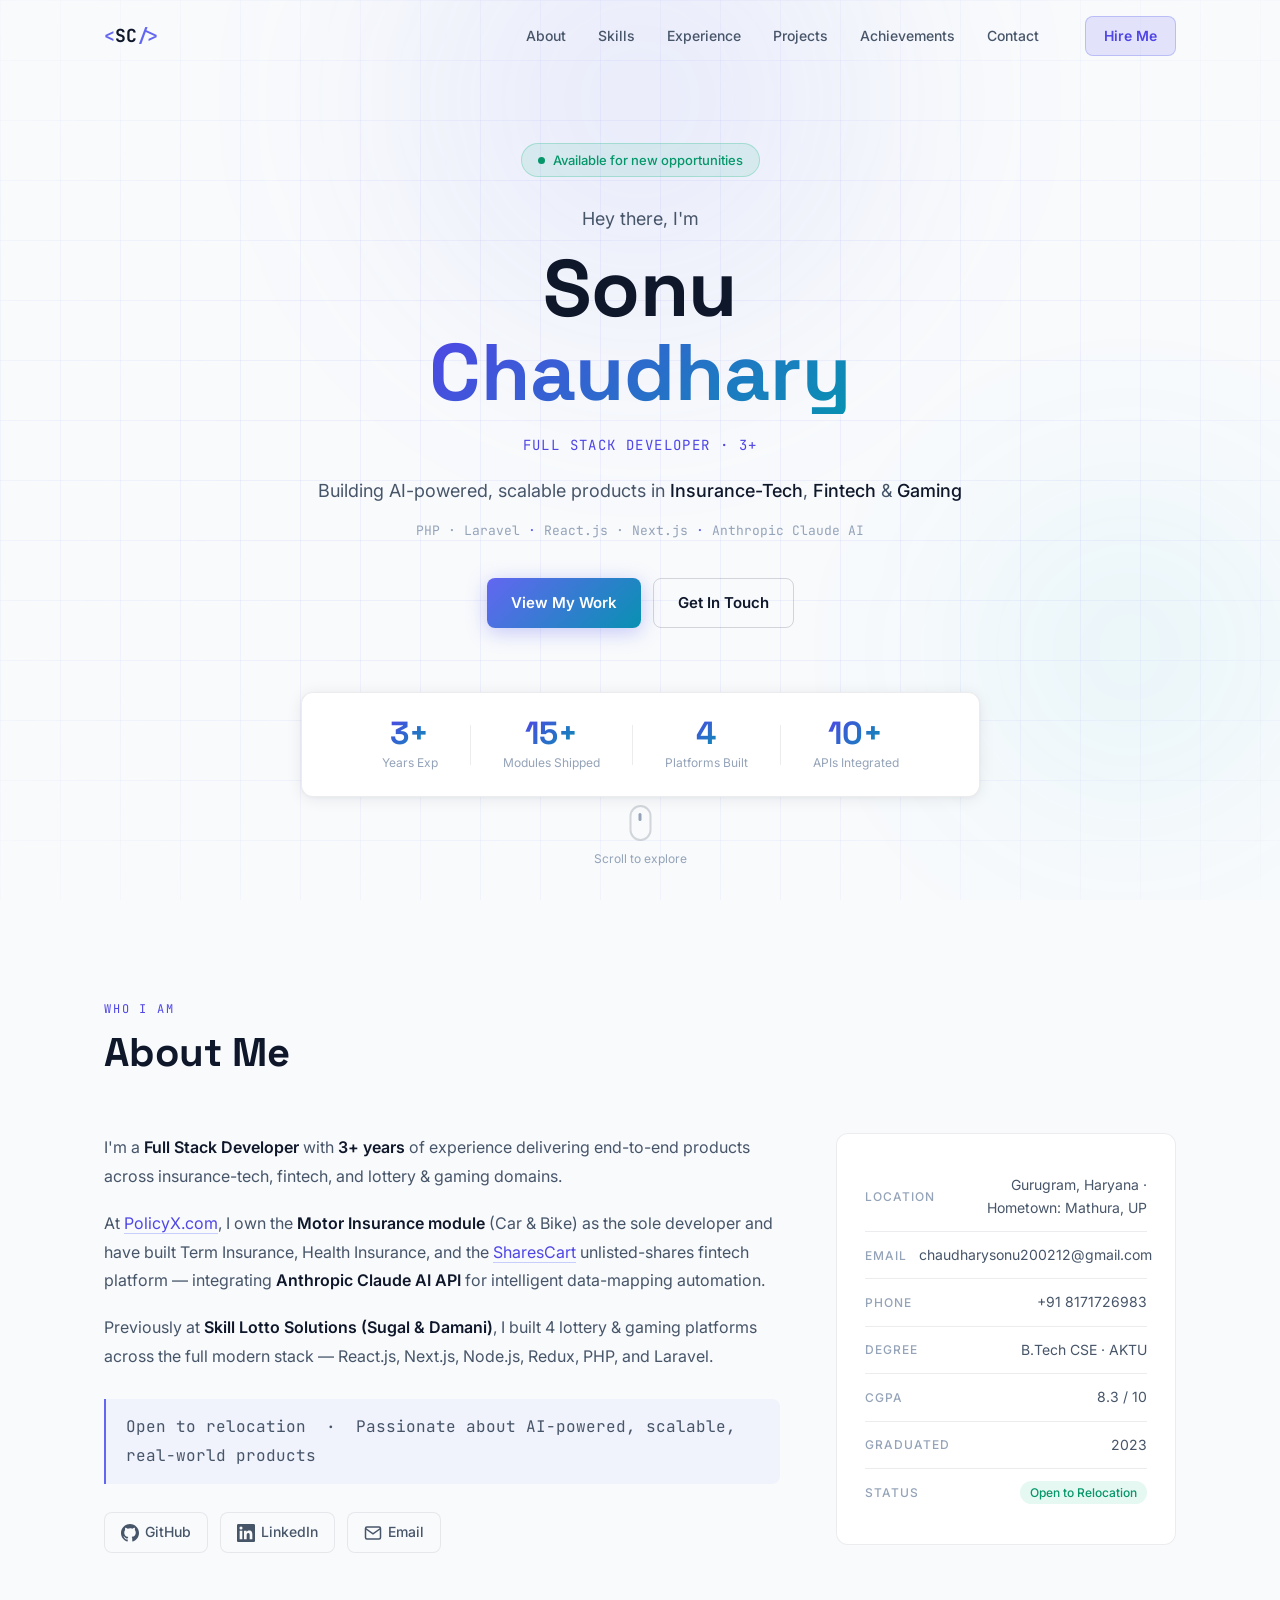
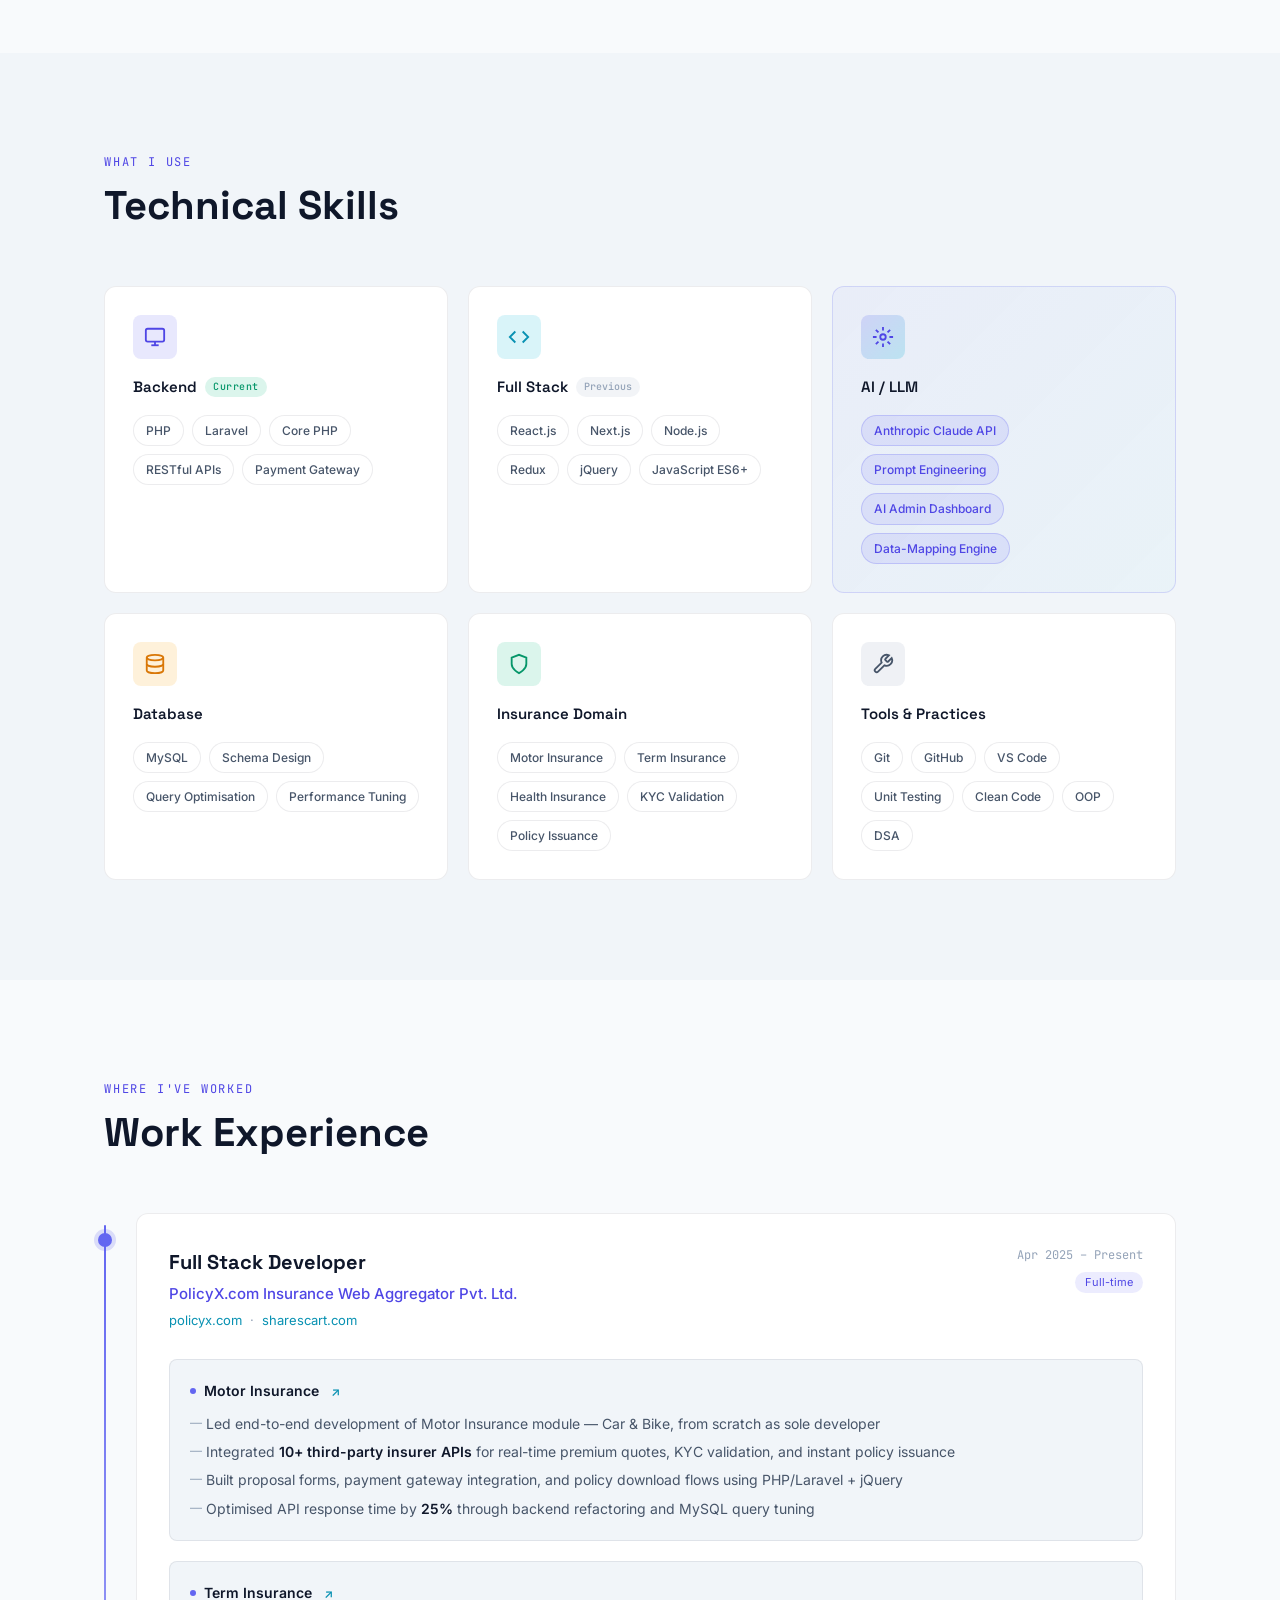
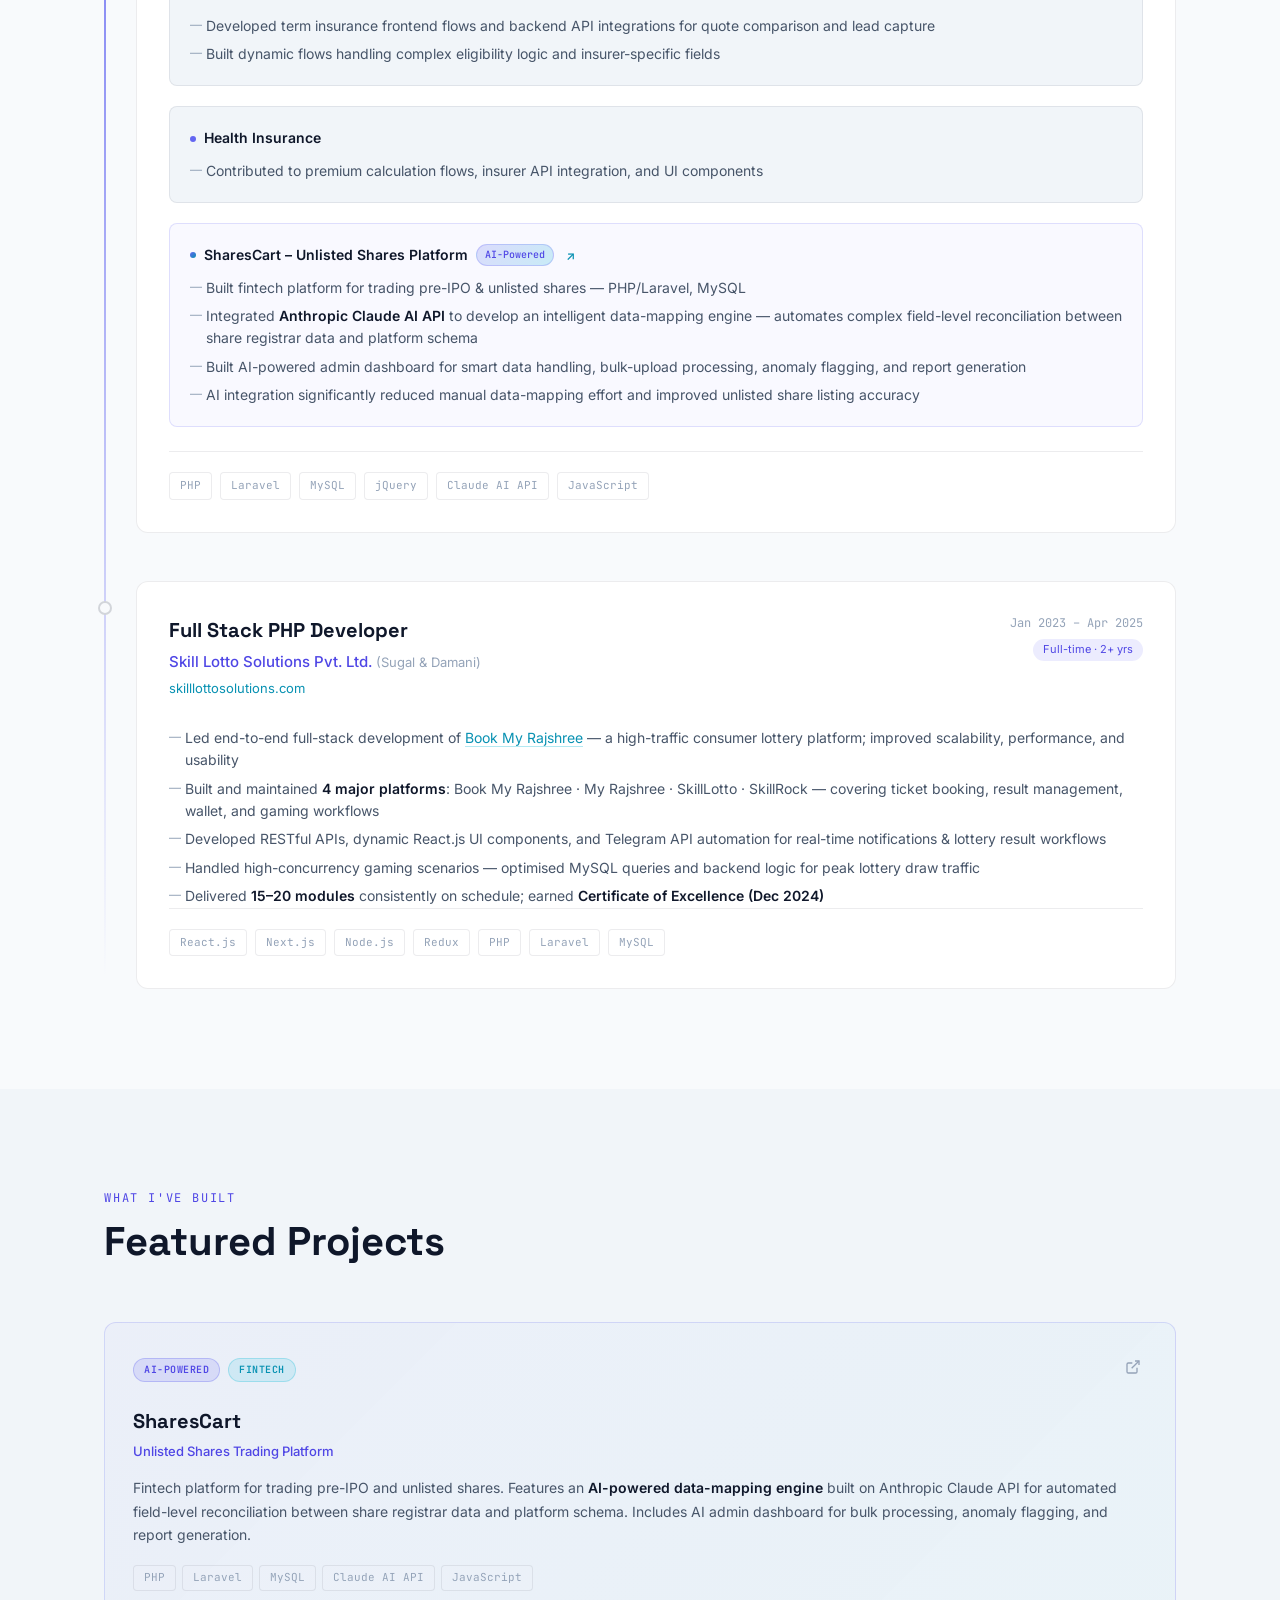
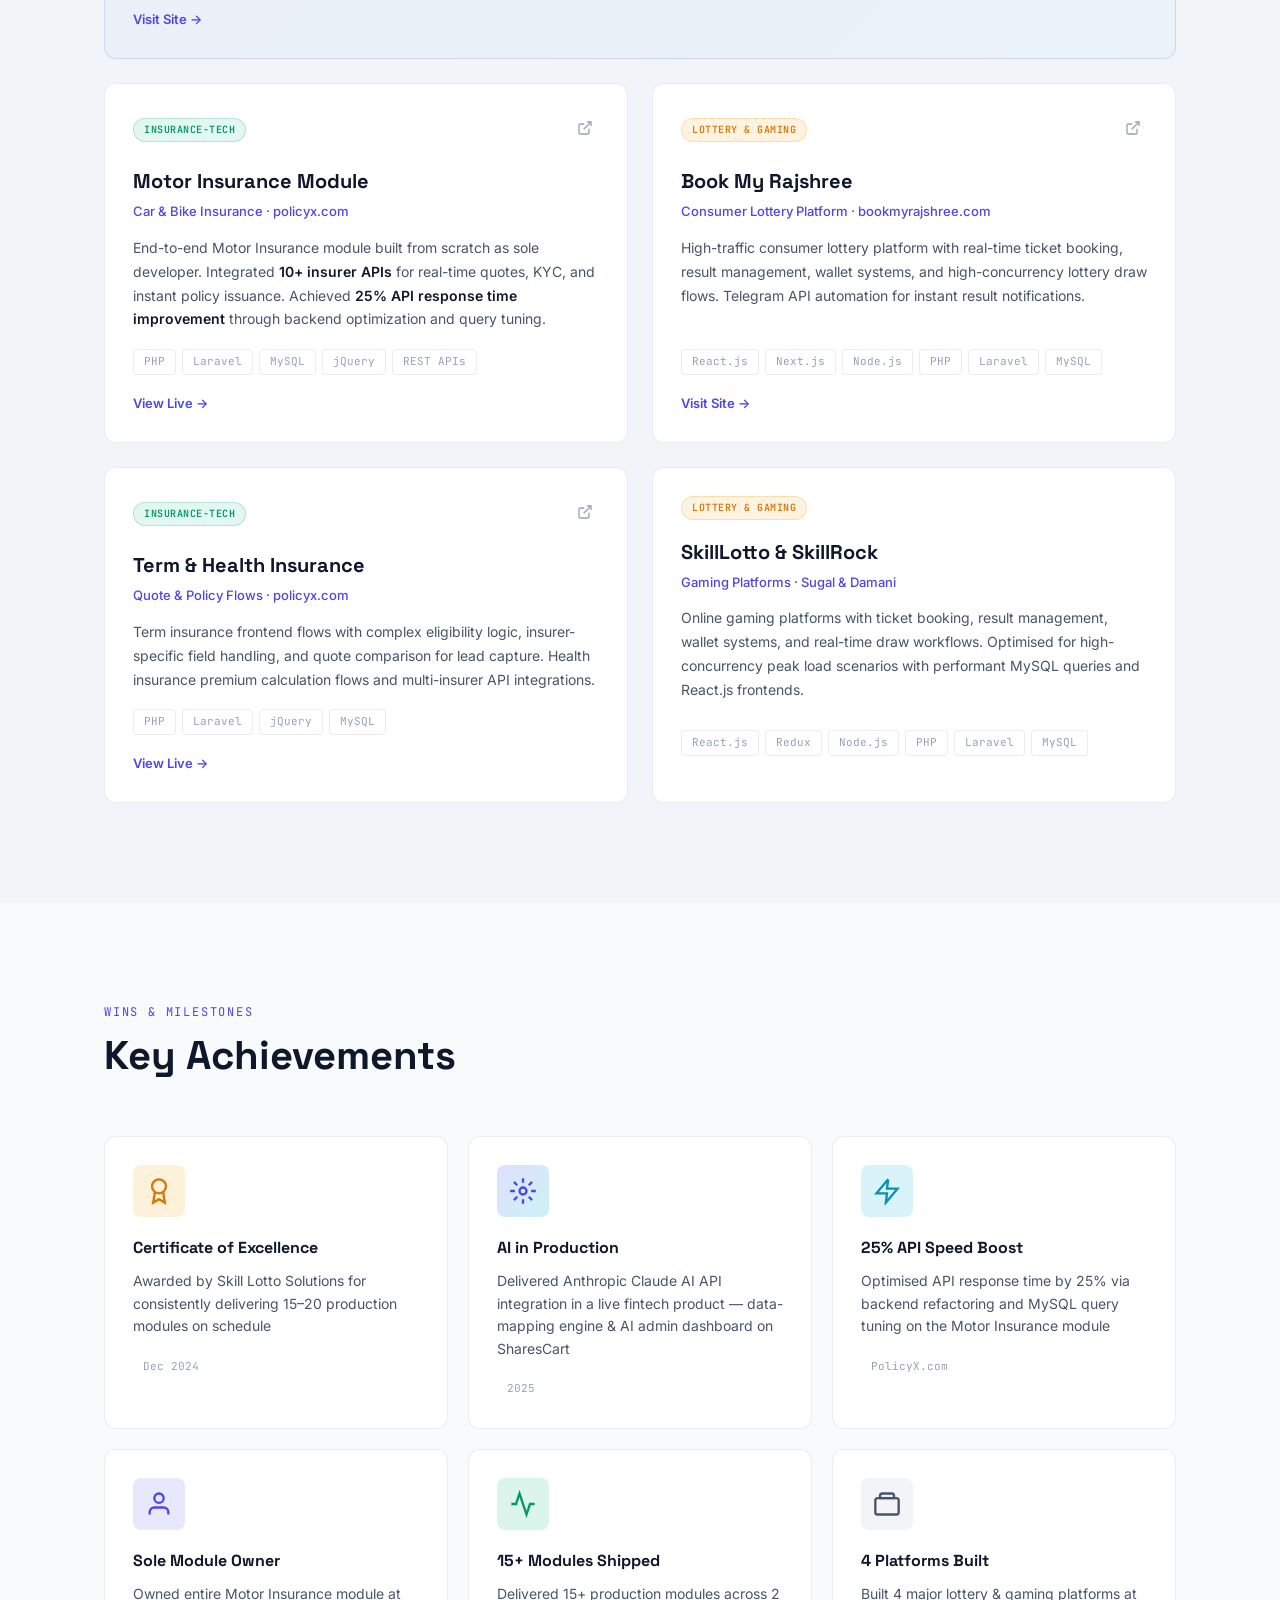
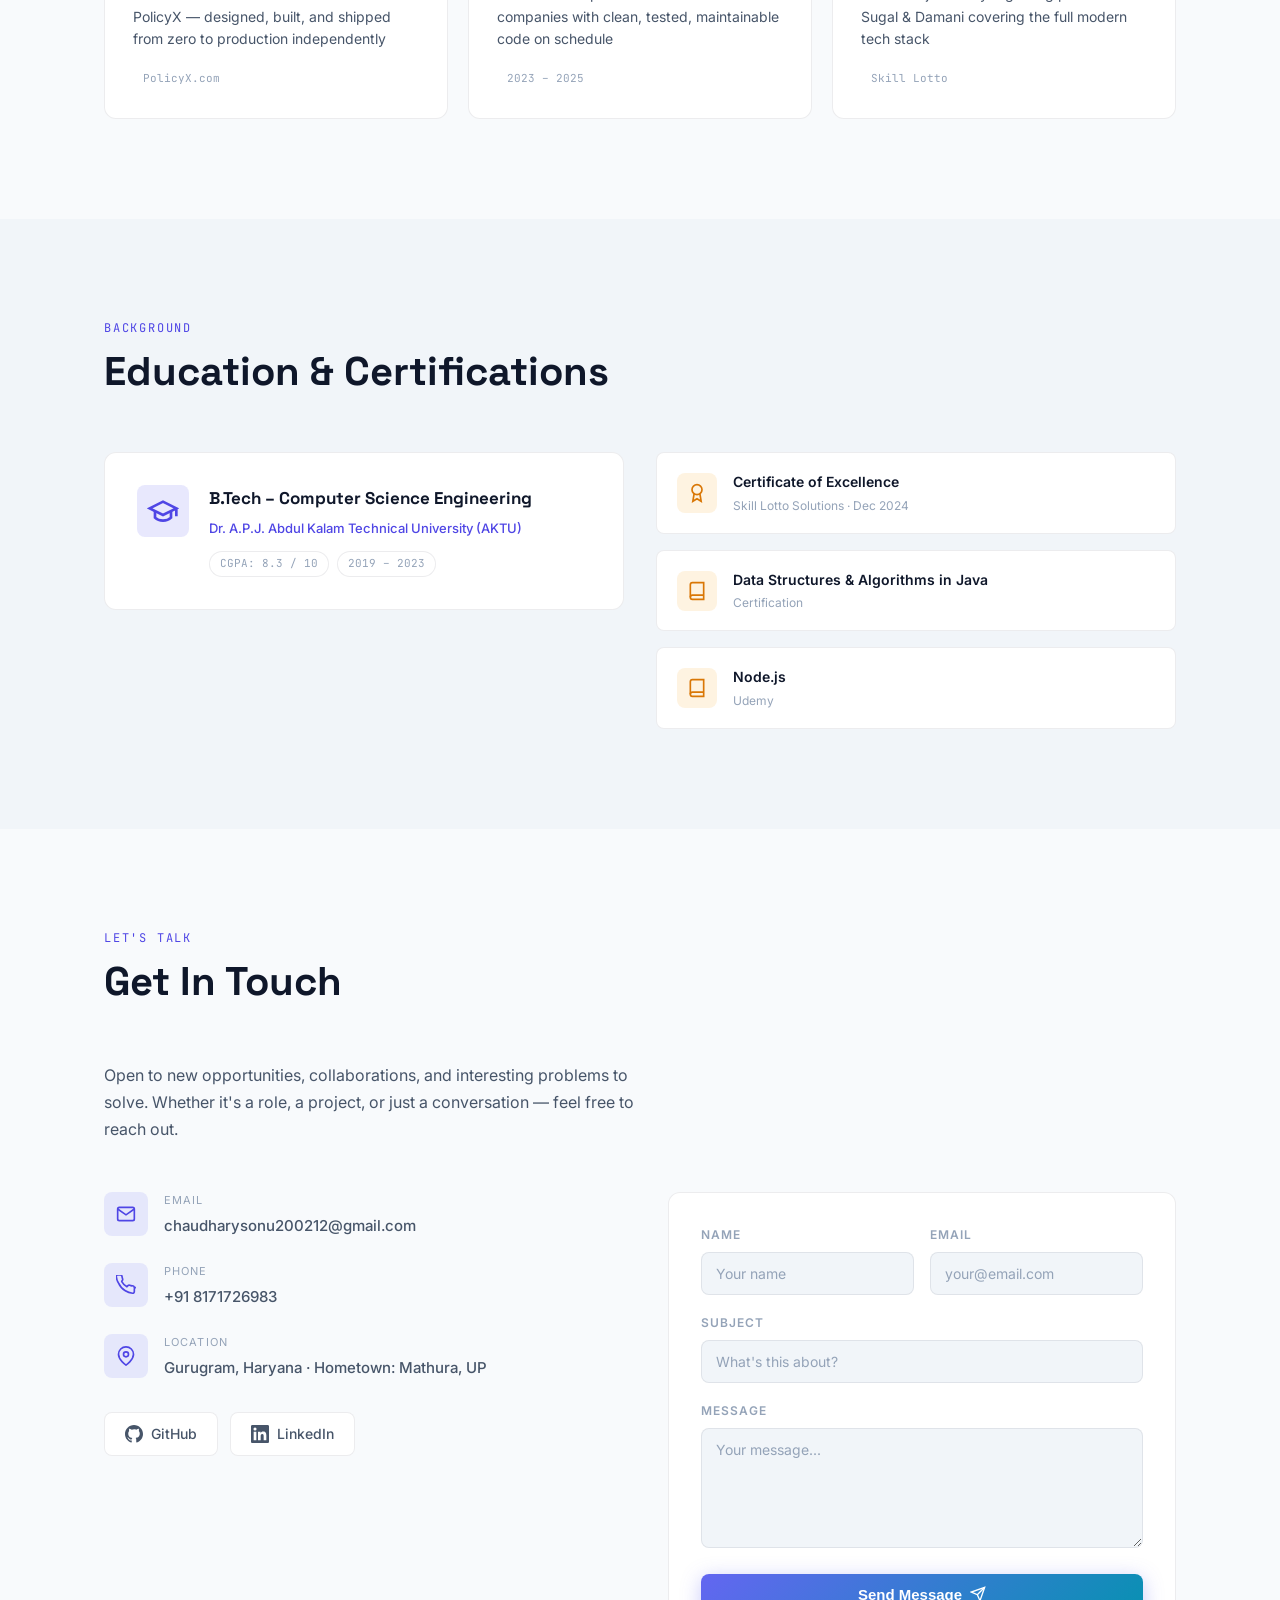
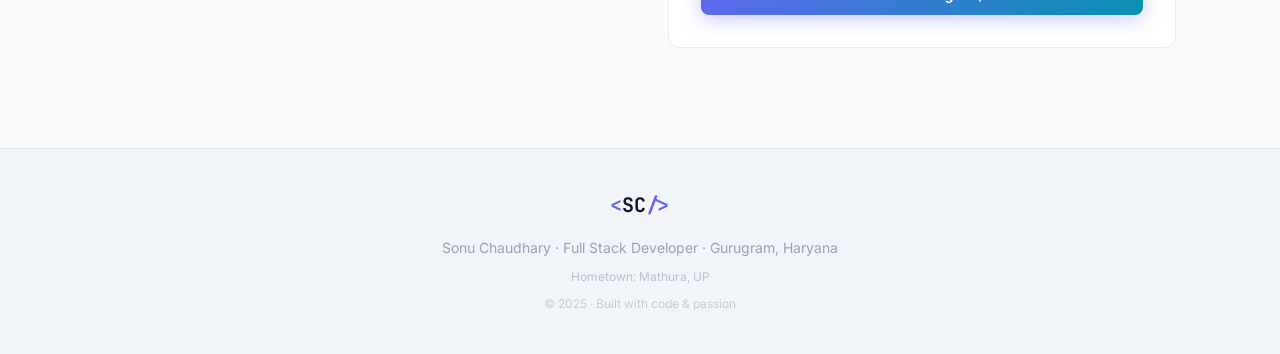
==== index.html @ 0c33c364 "Initial portfolio" ====
<!DOCTYPE html>
<html lang="en">
<head>
  <meta charset="UTF-8">
  <meta name="viewport" content="width=device-width, initial-scale=1.0">
  <title>Sonu Chaudhary — Full Stack Developer</title>
  <meta name="description" content="Full Stack Developer with 3+ years in Insurance-Tech & AI-Integrated Products. PHP/Laravel, React.js, Anthropic Claude AI API.">
  <link rel="preconnect" href="https://fonts.googleapis.com">
  <link rel="preconnect" href="https://fonts.gstatic.com" crossorigin>
  <link href="https://fonts.googleapis.com/css2?family=Inter:wght@300;400;500;600;700;800&family=Space+Grotesk:wght@400;500;600;700&family=JetBrains+Mono:wght@400;500&display=swap" rel="stylesheet">
  <link rel="stylesheet" href="styles.css">
</head>
<body>

  <!-- ============ NAVBAR ============ -->
  <nav class="navbar" id="navbar">
    <div class="nav-container">
      <a href="#home" class="nav-logo">
        <span class="logo-bracket">&lt;</span>SC<span class="logo-bracket">/&gt;</span>
      </a>
      <ul class="nav-links" id="navLinks">
        <li><a href="#about" class="nav-link">About</a></li>
        <li><a href="#skills" class="nav-link">Skills</a></li>
        <li><a href="#experience" class="nav-link">Experience</a></li>
        <li><a href="#projects" class="nav-link">Projects</a></li>
        <li><a href="#achievements" class="nav-link">Achievements</a></li>
        <li><a href="#contact" class="nav-link">Contact</a></li>
      </ul>
      <a href="mailto:chaudharysonu200212@gmail.com" class="btn btn-nav">Hire Me</a>
      <button class="nav-toggle" id="navToggle" aria-label="Toggle navigation">
        <span></span><span></span><span></span>
      </button>
    </div>
  </nav>

  <!-- ============ HERO ============ -->
  <section class="hero" id="home">
    <div class="hero-bg-grid"></div>
    <div class="hero-glow hero-glow-1"></div>
    <div class="hero-glow hero-glow-2"></div>
    <div class="hero-content" data-aos="fade-up">
      <div class="hero-badge">
        <span class="badge-dot"></span>
        Available for new opportunities
      </div>
      <p class="hero-greeting">Hey there, I'm</p>
      <h1 class="hero-name">
        <span class="name-line">Sonu</span>
        <span class="name-line gradient-text">Chaudhary</span>
      </h1>
      <p class="hero-title">Full Stack Developer · 3+ Years</p>
      <p class="hero-sub">
        Building AI-powered, scalable products in
        <span class="highlight">Insurance-Tech</span>,
        <span class="highlight">Fintech</span> &
        <span class="highlight">Gaming</span>
      </p>
      <div class="hero-tech-row">
        <span>PHP · Laravel</span>
        <span class="dot-sep">·</span>
        <span>React.js · Next.js</span>
        <span class="dot-sep">·</span>
        <span>Anthropic Claude AI</span>
      </div>
      <div class="hero-cta">
        <a href="#projects" class="btn btn-primary">View My Work</a>
        <a href="#contact" class="btn btn-outline">Get In Touch</a>
      </div>
    </div>
    <div class="hero-stats">
      <div class="hero-stat">
        <span class="stat-num">3+</span>
        <span class="stat-label">Years Exp</span>
      </div>
      <div class="stat-divider"></div>
      <div class="hero-stat">
        <span class="stat-num">15+</span>
        <span class="stat-label">Modules Shipped</span>
      </div>
      <div class="stat-divider"></div>
      <div class="hero-stat">
        <span class="stat-num">4</span>
        <span class="stat-label">Platforms Built</span>
      </div>
      <div class="stat-divider"></div>
      <div class="hero-stat">
        <span class="stat-num">10+</span>
        <span class="stat-label">APIs Integrated</span>
      </div>
    </div>
    <div class="hero-scroll-hint">
      <div class="scroll-mouse">
        <div class="scroll-wheel"></div>
      </div>
      <span>Scroll to explore</span>
    </div>
  </section>

  <!-- ============ ABOUT ============ -->
  <section class="section" id="about">
    <div class="container">
      <div class="section-label">Who I Am</div>
      <h2 class="section-title">About Me</h2>
      <div class="about-grid">
        <div class="about-text" data-aos="fade-right">
          <p>
            I'm a <strong>Full Stack Developer</strong> with <strong>3+ years</strong> of experience
            delivering end-to-end products across insurance-tech, fintech, and lottery &amp; gaming domains.
          </p>
          <p>
            At <a href="https://policyx.com" target="_blank" class="inline-link">PolicyX.com</a>,
            I own the <strong>Motor Insurance module</strong> (Car &amp; Bike) as the sole developer and have built
            Term Insurance, Health Insurance, and the
            <a href="https://sharescart.com" target="_blank" class="inline-link">SharesCart</a>
            unlisted-shares fintech platform — integrating <strong>Anthropic Claude AI API</strong>
            for intelligent data-mapping automation.
          </p>
          <p>
            Previously at <strong>Skill Lotto Solutions (Sugal &amp; Damani)</strong>, I built
            4 lottery &amp; gaming platforms across the full modern stack — React.js, Next.js,
            Node.js, Redux, PHP, and Laravel.
          </p>
          <p class="about-tagline">
            Open to relocation &nbsp;·&nbsp; Passionate about AI-powered, scalable, real-world products
          </p>
          <div class="about-social">
            <a href="https://github.com/sonutechgeek" target="_blank" class="social-link">
              <svg width="18" height="18" viewBox="0 0 24 24" fill="currentColor"><path d="M12 0C5.374 0 0 5.373 0 12c0 5.302 3.438 9.8 8.207 11.387.599.111.793-.261.793-.577v-2.234c-3.338.726-4.033-1.416-4.033-1.416-.546-1.387-1.333-1.756-1.333-1.756-1.089-.745.083-.729.083-.729 1.205.084 1.839 1.237 1.839 1.237 1.07 1.834 2.807 1.304 3.492.997.107-.775.418-1.305.762-1.604-2.665-.305-5.467-1.334-5.467-5.931 0-1.311.469-2.381 1.236-3.221-.124-.303-.535-1.524.117-3.176 0 0 1.008-.322 3.301 1.23A11.509 11.509 0 0112 5.803c1.02.005 2.047.138 3.006.404 2.291-1.552 3.297-1.23 3.297-1.23.653 1.653.242 2.874.118 3.176.77.84 1.235 1.911 1.235 3.221 0 4.609-2.807 5.624-5.479 5.921.43.372.823 1.102.823 2.222v3.293c0 .319.192.694.801.576C20.566 21.797 24 17.3 24 12c0-6.627-5.373-12-12-12z"/></svg>
              GitHub
            </a>
            <a href="https://www.linkedin.com/in/sonu-chaudhary-63b475235" target="_blank" class="social-link">
              <svg width="18" height="18" viewBox="0 0 24 24" fill="currentColor"><path d="M20.447 20.452h-3.554v-5.569c0-1.328-.027-3.037-1.852-3.037-1.853 0-2.136 1.445-2.136 2.939v5.667H9.351V9h3.414v1.561h.046c.477-.9 1.637-1.85 3.37-1.85 3.601 0 4.267 2.37 4.267 5.455v6.286zM5.337 7.433a2.062 2.062 0 01-2.063-2.065 2.064 2.064 0 112.063 2.065zm1.782 13.019H3.555V9h3.564v11.452zM22.225 0H1.771C.792 0 0 .774 0 1.729v20.542C0 23.227.792 24 1.771 24h20.451C23.2 24 24 23.227 24 22.271V1.729C24 .774 23.2 0 22.222 0h.003z"/></svg>
              LinkedIn
            </a>
            <a href="mailto:chaudharysonu200212@gmail.com" class="social-link">
              <svg width="18" height="18" viewBox="0 0 24 24" fill="none" stroke="currentColor" stroke-width="2"><path d="M4 4h16c1.1 0 2 .9 2 2v12c0 1.1-.9 2-2 2H4c-1.1 0-2-.9-2-2V6c0-1.1.9-2 2-2z"/><polyline points="22,6 12,13 2,6"/></svg>
              Email
            </a>
          </div>
        </div>
        <div class="about-card" data-aos="fade-left">
          <div class="info-row">
            <span class="info-label">Location</span>
            <span class="info-val">Gurugram, Haryana · Hometown: Mathura, UP</span>
          </div>
          <div class="info-row">
            <span class="info-label">Email</span>
            <span class="info-val">chaudharysonu200212@gmail.com</span>
          </div>
          <div class="info-row">
            <span class="info-label">Phone</span>
            <span class="info-val">+91 8171726983</span>
          </div>
          <div class="info-row">
            <span class="info-label">Degree</span>
            <span class="info-val">B.Tech CSE · AKTU</span>
          </div>
          <div class="info-row">
            <span class="info-label">CGPA</span>
            <span class="info-val">8.3 / 10</span>
          </div>
          <div class="info-row">
            <span class="info-label">Graduated</span>
            <span class="info-val">2023</span>
          </div>
          <div class="info-row">
            <span class="info-label">Status</span>
            <span class="info-val status-open">Open to Relocation</span>
          </div>
        </div>
      </div>
    </div>
  </section>

  <!-- ============ SKILLS ============ -->
  <section class="section section-alt" id="skills">
    <div class="container">
      <div class="section-label">What I Use</div>
      <h2 class="section-title">Technical Skills</h2>
      <div class="skills-grid" data-aos="fade-up">

        <div class="skill-card">
          <div class="skill-card-icon backend-icon">
            <svg width="22" height="22" viewBox="0 0 24 24" fill="none" stroke="currentColor" stroke-width="2"><rect x="2" y="3" width="20" height="14" rx="2"/><line x1="8" y1="21" x2="16" y2="21"/><line x1="12" y1="17" x2="12" y2="21"/></svg>
          </div>
          <h3 class="skill-cat">Backend <span class="current-badge">Current</span></h3>
          <div class="skill-tags">
            <span class="tag">PHP</span>
            <span class="tag">Laravel</span>
            <span class="tag">Core PHP</span>
            <span class="tag">RESTful APIs</span>
            <span class="tag">Payment Gateway</span>
          </div>
        </div>

        <div class="skill-card">
          <div class="skill-card-icon fullstack-icon">
            <svg width="22" height="22" viewBox="0 0 24 24" fill="none" stroke="currentColor" stroke-width="2"><polyline points="16 18 22 12 16 6"/><polyline points="8 6 2 12 8 18"/></svg>
          </div>
          <h3 class="skill-cat">Full Stack <span class="prev-badge">Previous</span></h3>
          <div class="skill-tags">
            <span class="tag">React.js</span>
            <span class="tag">Next.js</span>
            <span class="tag">Node.js</span>
            <span class="tag">Redux</span>
            <span class="tag">jQuery</span>
            <span class="tag">JavaScript ES6+</span>
          </div>
        </div>

        <div class="skill-card skill-card-ai">
          <div class="skill-card-icon ai-icon">
            <svg width="22" height="22" viewBox="0 0 24 24" fill="none" stroke="currentColor" stroke-width="2"><circle cx="12" cy="12" r="3"/><path d="M12 1v4M12 19v4M4.22 4.22l2.83 2.83M16.95 16.95l2.83 2.83M1 12h4M19 12h4M4.22 19.78l2.83-2.83M16.95 7.05l2.83-2.83"/></svg>
          </div>
          <h3 class="skill-cat">AI / LLM</h3>
          <div class="skill-tags">
            <span class="tag tag-ai">Anthropic Claude API</span>
            <span class="tag tag-ai">Prompt Engineering</span>
            <span class="tag tag-ai">AI Admin Dashboard</span>
            <span class="tag tag-ai">Data-Mapping Engine</span>
          </div>
        </div>

        <div class="skill-card">
          <div class="skill-card-icon db-icon">
            <svg width="22" height="22" viewBox="0 0 24 24" fill="none" stroke="currentColor" stroke-width="2"><ellipse cx="12" cy="5" rx="9" ry="3"/><path d="M21 12c0 1.66-4 3-9 3s-9-1.34-9-3"/><path d="M3 5v14c0 1.66 4 3 9 3s9-1.34 9-3V5"/></svg>
          </div>
          <h3 class="skill-cat">Database</h3>
          <div class="skill-tags">
            <span class="tag">MySQL</span>
            <span class="tag">Schema Design</span>
            <span class="tag">Query Optimisation</span>
            <span class="tag">Performance Tuning</span>
          </div>
        </div>

        <div class="skill-card">
          <div class="skill-card-icon insurance-icon">
            <svg width="22" height="22" viewBox="0 0 24 24" fill="none" stroke="currentColor" stroke-width="2"><path d="M12 22s8-4 8-10V5l-8-3-8 3v7c0 6 8 10 8 10z"/></svg>
          </div>
          <h3 class="skill-cat">Insurance Domain</h3>
          <div class="skill-tags">
            <span class="tag">Motor Insurance</span>
            <span class="tag">Term Insurance</span>
            <span class="tag">Health Insurance</span>
            <span class="tag">KYC Validation</span>
            <span class="tag">Policy Issuance</span>
          </div>
        </div>

        <div class="skill-card">
          <div class="skill-card-icon tools-icon">
            <svg width="22" height="22" viewBox="0 0 24 24" fill="none" stroke="currentColor" stroke-width="2"><path d="M14.7 6.3a1 1 0 000 1.4l1.6 1.6a1 1 0 001.4 0l3.77-3.77a6 6 0 01-7.94 7.94l-6.91 6.91a2.12 2.12 0 01-3-3l6.91-6.91a6 6 0 017.94-7.94l-3.76 3.76z"/></svg>
          </div>
          <h3 class="skill-cat">Tools & Practices</h3>
          <div class="skill-tags">
            <span class="tag">Git</span>
            <span class="tag">GitHub</span>
            <span class="tag">VS Code</span>
            <span class="tag">Unit Testing</span>
            <span class="tag">Clean Code</span>
            <span class="tag">OOP</span>
            <span class="tag">DSA</span>
          </div>
        </div>

      </div>
    </div>
  </section>

  <!-- ============ EXPERIENCE ============ -->
  <section class="section" id="experience">
    <div class="container">
      <div class="section-label">Where I've Worked</div>
      <h2 class="section-title">Work Experience</h2>
      <div class="timeline">

        <!-- PolicyX -->
        <div class="timeline-item" data-aos="fade-up">
          <div class="timeline-marker">
            <div class="timeline-dot active-dot"></div>
          </div>
          <div class="timeline-body">
            <div class="job-header">
              <div class="job-info">
                <h3 class="job-title">Full Stack Developer</h3>
                <p class="job-company">PolicyX.com Insurance Web Aggregator Pvt. Ltd.</p>
                <p class="job-urls">
                  <a href="https://policyx.com" target="_blank">policyx.com</a>
                  &nbsp;·&nbsp;
                  <a href="https://sharescart.com" target="_blank">sharescart.com</a>
                </p>
              </div>
              <div class="job-meta">
                <span class="job-date">Apr 2025 – Present</span>
                <span class="job-type">Full-time</span>
              </div>
            </div>

            <div class="job-modules">

              <div class="module-block">
                <h4 class="module-title">
                  <span class="module-dot"></span>
                  Motor Insurance
                  <a href="https://www.policyx.com/motor-insurance/" target="_blank" class="module-link">↗</a>
                </h4>
                <ul class="module-list">
                  <li>Led end-to-end development of Motor Insurance module — Car &amp; Bike, from scratch as sole developer</li>
                  <li>Integrated <strong>10+ third-party insurer APIs</strong> for real-time premium quotes, KYC validation, and instant policy issuance</li>
                  <li>Built proposal forms, payment gateway integration, and policy download flows using PHP/Laravel + jQuery</li>
                  <li>Optimised API response time by <strong>25%</strong> through backend refactoring and MySQL query tuning</li>
                </ul>
              </div>

              <div class="module-block">
                <h4 class="module-title">
                  <span class="module-dot"></span>
                  Term Insurance
                  <a href="https://www.policyx.com/term-insurance/" target="_blank" class="module-link">↗</a>
                </h4>
                <ul class="module-list">
                  <li>Developed term insurance frontend flows and backend API integrations for quote comparison and lead capture</li>
                  <li>Built dynamic flows handling complex eligibility logic and insurer-specific fields</li>
                </ul>
              </div>

              <div class="module-block">
                <h4 class="module-title">
                  <span class="module-dot"></span>
                  Health Insurance
                </h4>
                <ul class="module-list">
                  <li>Contributed to premium calculation flows, insurer API integration, and UI components</li>
                </ul>
              </div>

              <div class="module-block module-block-ai">
                <h4 class="module-title">
                  <span class="module-dot ai-dot"></span>
                  SharesCart – Unlisted Shares Platform
                  <span class="ai-badge">AI-Powered</span>
                  <a href="https://sharescart.com" target="_blank" class="module-link">↗</a>
                </h4>
                <ul class="module-list">
                  <li>Built fintech platform for trading pre-IPO &amp; unlisted shares — PHP/Laravel, MySQL</li>
                  <li>Integrated <strong>Anthropic Claude AI API</strong> to develop an intelligent data-mapping engine — automates complex field-level reconciliation between share registrar data and platform schema</li>
                  <li>Built AI-powered admin dashboard for smart data handling, bulk-upload processing, anomaly flagging, and report generation</li>
                  <li>AI integration significantly reduced manual data-mapping effort and improved unlisted share listing accuracy</li>
                </ul>
              </div>

            </div>

            <div class="job-tech-stack">
              <span>PHP</span><span>Laravel</span><span>MySQL</span>
              <span>jQuery</span><span>Claude AI API</span><span>JavaScript</span>
            </div>
          </div>
        </div>

        <!-- Skill Lotto -->
        <div class="timeline-item" data-aos="fade-up">
          <div class="timeline-marker">
            <div class="timeline-dot"></div>
          </div>
          <div class="timeline-body">
            <div class="job-header">
              <div class="job-info">
                <h3 class="job-title">Full Stack PHP Developer</h3>
                <p class="job-company">Skill Lotto Solutions Pvt. Ltd. <span class="company-note">(Sugal &amp; Damani)</span></p>
                <p class="job-urls">
                  <a href="https://skilllottosolutions.com" target="_blank">skilllottosolutions.com</a>
                </p>
              </div>
              <div class="job-meta">
                <span class="job-date">Jan 2023 – Apr 2025</span>
                <span class="job-type">Full-time · 2+ yrs</span>
              </div>
            </div>
            <ul class="job-bullets">
              <li>Led end-to-end full-stack development of <a href="https://bookmyrajshree.com" target="_blank">Book My Rajshree</a> — a high-traffic consumer lottery platform; improved scalability, performance, and usability</li>
              <li>Built and maintained <strong>4 major platforms</strong>: Book My Rajshree · My Rajshree · SkillLotto · SkillRock — covering ticket booking, result management, wallet, and gaming workflows</li>
              <li>Developed RESTful APIs, dynamic React.js UI components, and Telegram API automation for real-time notifications &amp; lottery result workflows</li>
              <li>Handled high-concurrency gaming scenarios — optimised MySQL queries and backend logic for peak lottery draw traffic</li>
              <li>Delivered <strong>15–20 modules</strong> consistently on schedule; earned <strong>Certificate of Excellence (Dec 2024)</strong></li>
            </ul>
            <div class="job-tech-stack">
              <span>React.js</span><span>Next.js</span><span>Node.js</span>
              <span>Redux</span><span>PHP</span><span>Laravel</span><span>MySQL</span>
            </div>
          </div>
        </div>

      </div>
    </div>
  </section>

  <!-- ============ PROJECTS ============ -->
  <section class="section section-alt" id="projects">
    <div class="container">
      <div class="section-label">What I've Built</div>
      <h2 class="section-title">Featured Projects</h2>
      <div class="projects-grid">

        <!-- SharesCart -->
        <div class="project-card project-featured" data-aos="fade-up">
          <div class="project-top">
            <div class="project-badges">
              <span class="badge badge-ai">AI-Powered</span>
              <span class="badge badge-fintech">Fintech</span>
            </div>
            <a href="https://sharescart.com" target="_blank" class="project-ext-link">
              <svg width="16" height="16" viewBox="0 0 24 24" fill="none" stroke="currentColor" stroke-width="2"><path d="M18 13v6a2 2 0 01-2 2H5a2 2 0 01-2-2V8a2 2 0 012-2h6"/><polyline points="15 3 21 3 21 9"/><line x1="10" y1="14" x2="21" y2="3"/></svg>
            </a>
          </div>
          <h3 class="project-name">SharesCart</h3>
          <p class="project-sub">Unlisted Shares Trading Platform</p>
          <p class="project-desc">
            Fintech platform for trading pre-IPO and unlisted shares. Features an
            <strong>AI-powered data-mapping engine</strong> built on Anthropic Claude API
            for automated field-level reconciliation between share registrar data and platform schema.
            Includes AI admin dashboard for bulk processing, anomaly flagging, and report generation.
          </p>
          <div class="project-tech-row">
            <span>PHP</span><span>Laravel</span><span>MySQL</span>
            <span>Claude AI API</span><span>JavaScript</span>
          </div>
          <a href="https://sharescart.com" target="_blank" class="project-cta">Visit Site →</a>
        </div>

        <!-- Motor Insurance -->
        <div class="project-card" data-aos="fade-up" data-aos-delay="100">
          <div class="project-top">
            <div class="project-badges">
              <span class="badge badge-insurance">Insurance-Tech</span>
            </div>
            <a href="https://www.policyx.com/motor-insurance/" target="_blank" class="project-ext-link">
              <svg width="16" height="16" viewBox="0 0 24 24" fill="none" stroke="currentColor" stroke-width="2"><path d="M18 13v6a2 2 0 01-2 2H5a2 2 0 01-2-2V8a2 2 0 012-2h6"/><polyline points="15 3 21 3 21 9"/><line x1="10" y1="14" x2="21" y2="3"/></svg>
            </a>
          </div>
          <h3 class="project-name">Motor Insurance Module</h3>
          <p class="project-sub">Car & Bike Insurance · policyx.com</p>
          <p class="project-desc">
            End-to-end Motor Insurance module built from scratch as sole developer.
            Integrated <strong>10+ insurer APIs</strong> for real-time quotes, KYC, and instant
            policy issuance. Achieved <strong>25% API response time improvement</strong> through
            backend optimization and query tuning.
          </p>
          <div class="project-tech-row">
            <span>PHP</span><span>Laravel</span><span>MySQL</span>
            <span>jQuery</span><span>REST APIs</span>
          </div>
          <a href="https://www.policyx.com/motor-insurance/" target="_blank" class="project-cta">View Live →</a>
        </div>

        <!-- Book My Rajshree -->
        <div class="project-card" data-aos="fade-up" data-aos-delay="150">
          <div class="project-top">
            <div class="project-badges">
              <span class="badge badge-gaming">Lottery & Gaming</span>
            </div>
            <a href="https://bookmyrajshree.com" target="_blank" class="project-ext-link">
              <svg width="16" height="16" viewBox="0 0 24 24" fill="none" stroke="currentColor" stroke-width="2"><path d="M18 13v6a2 2 0 01-2 2H5a2 2 0 01-2-2V8a2 2 0 012-2h6"/><polyline points="15 3 21 3 21 9"/><line x1="10" y1="14" x2="21" y2="3"/></svg>
            </a>
          </div>
          <h3 class="project-name">Book My Rajshree</h3>
          <p class="project-sub">Consumer Lottery Platform · bookmyrajshree.com</p>
          <p class="project-desc">
            High-traffic consumer lottery platform with real-time ticket booking, result management,
            wallet systems, and high-concurrency lottery draw flows. Telegram API automation
            for instant result notifications.
          </p>
          <div class="project-tech-row">
            <span>React.js</span><span>Next.js</span><span>Node.js</span>
            <span>PHP</span><span>Laravel</span><span>MySQL</span>
          </div>
          <a href="https://bookmyrajshree.com" target="_blank" class="project-cta">Visit Site →</a>
        </div>

        <!-- Term Insurance -->
        <div class="project-card" data-aos="fade-up" data-aos-delay="200">
          <div class="project-top">
            <div class="project-badges">
              <span class="badge badge-insurance">Insurance-Tech</span>
            </div>
            <a href="https://www.policyx.com/term-insurance/" target="_blank" class="project-ext-link">
              <svg width="16" height="16" viewBox="0 0 24 24" fill="none" stroke="currentColor" stroke-width="2"><path d="M18 13v6a2 2 0 01-2 2H5a2 2 0 01-2-2V8a2 2 0 012-2h6"/><polyline points="15 3 21 3 21 9"/><line x1="10" y1="14" x2="21" y2="3"/></svg>
            </a>
          </div>
          <h3 class="project-name">Term & Health Insurance</h3>
          <p class="project-sub">Quote & Policy Flows · policyx.com</p>
          <p class="project-desc">
            Term insurance frontend flows with complex eligibility logic, insurer-specific field handling,
            and quote comparison for lead capture. Health insurance premium calculation flows and
            multi-insurer API integrations.
          </p>
          <div class="project-tech-row">
            <span>PHP</span><span>Laravel</span><span>jQuery</span><span>MySQL</span>
          </div>
          <a href="https://www.policyx.com/term-insurance/" target="_blank" class="project-cta">View Live →</a>
        </div>

        <!-- SkillLotto / SkillRock -->
        <div class="project-card" data-aos="fade-up" data-aos-delay="250">
          <div class="project-top">
            <div class="project-badges">
              <span class="badge badge-gaming">Lottery & Gaming</span>
            </div>
          </div>
          <h3 class="project-name">SkillLotto & SkillRock</h3>
          <p class="project-sub">Gaming Platforms · Sugal & Damani</p>
          <p class="project-desc">
            Online gaming platforms with ticket booking, result management, wallet systems,
            and real-time draw workflows. Optimised for high-concurrency peak load scenarios
            with performant MySQL queries and React.js frontends.
          </p>
          <div class="project-tech-row">
            <span>React.js</span><span>Redux</span><span>Node.js</span>
            <span>PHP</span><span>Laravel</span><span>MySQL</span>
          </div>
        </div>

      </div>
    </div>
  </section>

  <!-- ============ ACHIEVEMENTS ============ -->
  <section class="section" id="achievements">
    <div class="container">
      <div class="section-label">Wins & Milestones</div>
      <h2 class="section-title">Key Achievements</h2>
      <div class="achievements-grid" data-aos="fade-up">

        <div class="achieve-card">
          <div class="achieve-icon icon-gold">
            <svg width="28" height="28" viewBox="0 0 24 24" fill="none" stroke="currentColor" stroke-width="2"><circle cx="12" cy="8" r="6"/><path d="M15.477 12.89L17 22l-5-3-5 3 1.523-9.11"/></svg>
          </div>
          <h3>Certificate of Excellence</h3>
          <p>Awarded by Skill Lotto Solutions for consistently delivering 15–20 production modules on schedule</p>
          <span class="achieve-date">Dec 2024</span>
        </div>

        <div class="achieve-card">
          <div class="achieve-icon icon-ai">
            <svg width="28" height="28" viewBox="0 0 24 24" fill="none" stroke="currentColor" stroke-width="2"><circle cx="12" cy="12" r="3"/><path d="M12 1v4M12 19v4M4.22 4.22l2.83 2.83M16.95 16.95l2.83 2.83M1 12h4M19 12h4M4.22 19.78l2.83-2.83M16.95 7.05l2.83-2.83"/></svg>
          </div>
          <h3>AI in Production</h3>
          <p>Delivered Anthropic Claude AI API integration in a live fintech product — data-mapping engine &amp; AI admin dashboard on SharesCart</p>
          <span class="achieve-date">2025</span>
        </div>

        <div class="achieve-card">
          <div class="achieve-icon icon-speed">
            <svg width="28" height="28" viewBox="0 0 24 24" fill="none" stroke="currentColor" stroke-width="2"><polyline points="13 2 3 14 12 14 11 22 21 10 12 10 13 2"/></svg>
          </div>
          <h3>25% API Speed Boost</h3>
          <p>Optimised API response time by 25% via backend refactoring and MySQL query tuning on the Motor Insurance module</p>
          <span class="achieve-date">PolicyX.com</span>
        </div>

        <div class="achieve-card">
          <div class="achieve-icon icon-solo">
            <svg width="28" height="28" viewBox="0 0 24 24" fill="none" stroke="currentColor" stroke-width="2"><path d="M20 21v-2a4 4 0 00-4-4H8a4 4 0 00-4 4v2"/><circle cx="12" cy="7" r="4"/></svg>
          </div>
          <h3>Sole Module Owner</h3>
          <p>Owned entire Motor Insurance module at PolicyX — designed, built, and shipped from zero to production independently</p>
          <span class="achieve-date">PolicyX.com</span>
        </div>

        <div class="achieve-card">
          <div class="achieve-icon icon-ship">
            <svg width="28" height="28" viewBox="0 0 24 24" fill="none" stroke="currentColor" stroke-width="2"><polyline points="22 12 18 12 15 21 9 3 6 12 2 12"/></svg>
          </div>
          <h3>15+ Modules Shipped</h3>
          <p>Delivered 15+ production modules across 2 companies with clean, tested, maintainable code on schedule</p>
          <span class="achieve-date">2023 – 2025</span>
        </div>

        <div class="achieve-card">
          <div class="achieve-icon icon-platform">
            <svg width="28" height="28" viewBox="0 0 24 24" fill="none" stroke="currentColor" stroke-width="2"><rect x="2" y="7" width="20" height="14" rx="2"/><path d="M16 3H8a2 2 0 00-2 2v2h12V5a2 2 0 00-2-2z"/></svg>
          </div>
          <h3>4 Platforms Built</h3>
          <p>Built 4 major lottery &amp; gaming platforms at Sugal &amp; Damani covering the full modern tech stack</p>
          <span class="achieve-date">Skill Lotto</span>
        </div>

      </div>
    </div>
  </section>

  <!-- ============ EDUCATION ============ -->
  <section class="section section-alt" id="education">
    <div class="container">
      <div class="section-label">Background</div>
      <h2 class="section-title">Education & Certifications</h2>
      <div class="edu-grid" data-aos="fade-up">

        <div class="edu-card">
          <div class="edu-icon-wrap">
            <svg width="32" height="32" viewBox="0 0 24 24" fill="none" stroke="currentColor" stroke-width="2"><path d="M22 10v6M2 10l10-5 10 5-10 5-10-5z"/><path d="M6 12v5c3 3 9 3 12 0v-5"/></svg>
          </div>
          <div class="edu-info">
            <h3>B.Tech – Computer Science Engineering</h3>
            <p class="edu-inst">Dr. A.P.J. Abdul Kalam Technical University (AKTU)</p>
            <div class="edu-meta-row">
              <span class="edu-badge">CGPA: 8.3 / 10</span>
              <span class="edu-badge">2019 – 2023</span>
            </div>
          </div>
        </div>

        <div class="certs-grid">
          <div class="cert-card">
            <div class="cert-icon">
              <svg width="20" height="20" viewBox="0 0 24 24" fill="none" stroke="currentColor" stroke-width="2"><circle cx="12" cy="8" r="6"/><path d="M15.477 12.89L17 22l-5-3-5 3 1.523-9.11"/></svg>
            </div>
            <div>
              <h4>Certificate of Excellence</h4>
              <p>Skill Lotto Solutions · Dec 2024</p>
            </div>
          </div>
          <div class="cert-card">
            <div class="cert-icon">
              <svg width="20" height="20" viewBox="0 0 24 24" fill="none" stroke="currentColor" stroke-width="2"><path d="M4 19.5A2.5 2.5 0 016.5 17H20"/><path d="M6.5 2H20v20H6.5A2.5 2.5 0 014 19.5v-15A2.5 2.5 0 016.5 2z"/></svg>
            </div>
            <div>
              <h4>Data Structures & Algorithms in Java</h4>
              <p>Certification</p>
            </div>
          </div>
          <div class="cert-card">
            <div class="cert-icon">
              <svg width="20" height="20" viewBox="0 0 24 24" fill="none" stroke="currentColor" stroke-width="2"><path d="M4 19.5A2.5 2.5 0 016.5 17H20"/><path d="M6.5 2H20v20H6.5A2.5 2.5 0 014 19.5v-15A2.5 2.5 0 016.5 2z"/></svg>
            </div>
            <div>
              <h4>Node.js</h4>
              <p>Udemy</p>
            </div>
          </div>
        </div>

      </div>
    </div>
  </section>

  <!-- ============ CONTACT ============ -->
  <section class="section" id="contact">
    <div class="container">
      <div class="section-label">Let's Talk</div>
      <h2 class="section-title">Get In Touch</h2>
      <p class="contact-intro">
        Open to new opportunities, collaborations, and interesting problems to solve.
        Whether it's a role, a project, or just a conversation — feel free to reach out.
      </p>
      <div class="contact-grid">

        <div class="contact-info" data-aos="fade-right">
          <div class="contact-item">
            <div class="contact-icon-wrap">
              <svg width="20" height="20" viewBox="0 0 24 24" fill="none" stroke="currentColor" stroke-width="2"><path d="M4 4h16c1.1 0 2 .9 2 2v12c0 1.1-.9 2-2 2H4c-1.1 0-2-.9-2-2V6c0-1.1.9-2 2-2z"/><polyline points="22,6 12,13 2,6"/></svg>
            </div>
            <div>
              <p class="contact-label">Email</p>
              <a href="mailto:chaudharysonu200212@gmail.com" class="contact-val">chaudharysonu200212@gmail.com</a>
            </div>
          </div>
          <div class="contact-item">
            <div class="contact-icon-wrap">
              <svg width="20" height="20" viewBox="0 0 24 24" fill="none" stroke="currentColor" stroke-width="2"><path d="M22 16.92v3a2 2 0 01-2.18 2 19.79 19.79 0 01-8.63-3.07A19.5 19.5 0 013.07 9.8 19.79 19.79 0 01.21 1.18 2 2 0 012.18 0h3a2 2 0 012 1.72c.127.96.361 1.903.7 2.81a2 2 0 01-.45 2.11L6.91 7.91a16 16 0 006.16 6.16l1.27-1.27a2 2 0 012.11-.45c.907.339 1.85.573 2.81.7A2 2 0 0121.92 15h1z"/></svg>
            </div>
            <div>
              <p class="contact-label">Phone</p>
              <a href="tel:+918171726983" class="contact-val">+91 8171726983</a>
            </div>
          </div>
          <div class="contact-item">
            <div class="contact-icon-wrap">
              <svg width="20" height="20" viewBox="0 0 24 24" fill="none" stroke="currentColor" stroke-width="2"><path d="M21 10c0 7-9 13-9 13s-9-6-9-13a9 9 0 0118 0z"/><circle cx="12" cy="10" r="3"/></svg>
            </div>
            <div>
              <p class="contact-label">Location</p>
              <p class="contact-val">Gurugram, Haryana · Hometown: Mathura, UP</p>
            </div>
          </div>
          <div class="contact-socials">
            <a href="https://github.com/sonutechgeek" target="_blank" class="contact-social-btn">
              <svg width="18" height="18" viewBox="0 0 24 24" fill="currentColor"><path d="M12 0C5.374 0 0 5.373 0 12c0 5.302 3.438 9.8 8.207 11.387.599.111.793-.261.793-.577v-2.234c-3.338.726-4.033-1.416-4.033-1.416-.546-1.387-1.333-1.756-1.333-1.756-1.089-.745.083-.729.083-.729 1.205.084 1.839 1.237 1.839 1.237 1.07 1.834 2.807 1.304 3.492.997.107-.775.418-1.305.762-1.604-2.665-.305-5.467-1.334-5.467-5.931 0-1.311.469-2.381 1.236-3.221-.124-.303-.535-1.524.117-3.176 0 0 1.008-.322 3.301 1.23A11.509 11.509 0 0112 5.803c1.02.005 2.047.138 3.006.404 2.291-1.552 3.297-1.23 3.297-1.23.653 1.653.242 2.874.118 3.176.77.84 1.235 1.911 1.235 3.221 0 4.609-2.807 5.624-5.479 5.921.43.372.823 1.102.823 2.222v3.293c0 .319.192.694.801.576C20.566 21.797 24 17.3 24 12c0-6.627-5.373-12-12-12z"/></svg>
              GitHub
            </a>
            <a href="https://www.linkedin.com/in/sonu-chaudhary-63b475235" target="_blank" class="contact-social-btn">
              <svg width="18" height="18" viewBox="0 0 24 24" fill="currentColor"><path d="M20.447 20.452h-3.554v-5.569c0-1.328-.027-3.037-1.852-3.037-1.853 0-2.136 1.445-2.136 2.939v5.667H9.351V9h3.414v1.561h.046c.477-.9 1.637-1.85 3.37-1.85 3.601 0 4.267 2.37 4.267 5.455v6.286zM5.337 7.433a2.062 2.062 0 01-2.063-2.065 2.064 2.064 0 112.063 2.065zm1.782 13.019H3.555V9h3.564v11.452zM22.225 0H1.771C.792 0 0 .774 0 1.729v20.542C0 23.227.792 24 1.771 24h20.451C23.2 24 24 23.227 24 22.271V1.729C24 .774 23.2 0 22.222 0h.003z"/></svg>
              LinkedIn
            </a>
          </div>
        </div>

        <form class="contact-form" id="contactForm" data-aos="fade-left">
          <div class="form-row">
            <div class="form-group">
              <label class="form-label">Name</label>
              <input type="text" class="form-input" placeholder="Your name" required>
            </div>
            <div class="form-group">
              <label class="form-label">Email</label>
              <input type="email" class="form-input" placeholder="your@email.com" required>
            </div>
          </div>
          <div class="form-group">
            <label class="form-label">Subject</label>
            <input type="text" class="form-input" placeholder="What's this about?">
          </div>
          <div class="form-group">
            <label class="form-label">Message</label>
            <textarea class="form-input form-textarea" rows="5" placeholder="Your message..." required></textarea>
          </div>
          <button type="submit" class="btn btn-primary btn-full">
            Send Message
            <svg width="16" height="16" viewBox="0 0 24 24" fill="none" stroke="currentColor" stroke-width="2"><line x1="22" y1="2" x2="11" y2="13"/><polygon points="22 2 15 22 11 13 2 9 22 2"/></svg>
          </button>
        </form>

      </div>
    </div>
  </section>

  <!-- ============ FOOTER ============ -->
  <footer class="footer">
    <div class="container">
      <div class="footer-inner">
        <a href="#home" class="footer-logo">
          <span class="logo-bracket">&lt;</span>SC<span class="logo-bracket">/&gt;</span>
        </a>
        <p class="footer-text">Sonu Chaudhary · Full Stack Developer · Gurugram, Haryana</p>
        <p class="footer-text" style="font-size:12px; opacity:0.6;">Hometown: Mathura, UP</p>
        <p class="footer-copy">© 2025 · Built with code &amp; passion</p>
      </div>
    </div>
  </footer>

  <!-- Back to top -->
  <button class="back-to-top" id="backToTop" aria-label="Back to top">
    <svg width="20" height="20" viewBox="0 0 24 24" fill="none" stroke="currentColor" stroke-width="2"><polyline points="18 15 12 9 6 15"/></svg>
  </button>

  <script src="script.js"></script>
</body>
</html>
---- styles.css ----
/* ============================================
   SONU CHAUDHARY PORTFOLIO — styles.css
   ============================================ */

/* ---- Reset & Base ---- */
*, *::before, *::after {
  box-sizing: border-box;
  margin: 0;
  padding: 0;
}

:root {
  --bg:         #f8fafc;
  --bg-alt:     #f1f5f9;
  --surface:    #ffffff;
  --surface-2:  #f8fafc;
  --border:     rgba(15,23,42,0.08);
  --border-hover: rgba(15,23,42,0.16);

  --primary:    #6366f1;
  --primary-2:  #4f46e5;
  --accent:     #0891b2;
  --accent-2:   #06b6d4;
  --gold:       #d97706;
  --green:      #059669;

  --text-1:     #0f172a;
  --text-2:     #475569;
  --text-3:     #94a3b8;

  --font-sans:  'Inter', -apple-system, sans-serif;
  --font-head:  'Space Grotesk', 'Inter', sans-serif;
  --font-mono:  'JetBrains Mono', monospace;

  --radius:     12px;
  --radius-sm:  8px;
  --radius-lg:  20px;

  --shadow:     0 2px 16px rgba(15,23,42,0.08), 0 1px 4px rgba(15,23,42,0.04);
  --shadow-lg:  0 8px 40px rgba(15,23,42,0.12), 0 2px 8px rgba(15,23,42,0.06);

  --transition: 0.25s cubic-bezier(0.4, 0, 0.2, 1);
}

html {
  scroll-behavior: smooth;
  scroll-padding-top: 72px;
}

body {
  background-color: var(--bg);
  color: var(--text-1);
  font-family: var(--font-sans);
  font-size: 16px;
  line-height: 1.6;
  -webkit-font-smoothing: antialiased;
  overflow-x: hidden;
}

a { color: inherit; text-decoration: none; }

img { max-width: 100%; }

/* ---- Scrollbar ---- */
::-webkit-scrollbar { width: 6px; }
::-webkit-scrollbar-track { background: var(--bg); }
::-webkit-scrollbar-thumb { background: var(--surface-2); border-radius: 3px; }
::-webkit-scrollbar-thumb:hover { background: var(--primary); }

/* ============================================
   LAYOUT UTILITIES
   ============================================ */
.container {
  max-width: 1120px;
  margin: 0 auto;
  padding: 0 24px;
}

.section {
  padding: 100px 0;
}

.section-alt {
  background-color: var(--bg-alt);
}

.section-label {
  font-family: var(--font-mono);
  font-size: 12px;
  letter-spacing: 0.15em;
  text-transform: uppercase;
  color: var(--primary-2);
  margin-bottom: 10px;
}

.section-title {
  font-family: var(--font-head);
  font-size: clamp(28px, 4vw, 40px);
  font-weight: 700;
  color: var(--text-1);
  margin-bottom: 56px;
  line-height: 1.2;
}

.gradient-text {
  background: linear-gradient(135deg, var(--primary-2) 0%, var(--accent) 100%);
  -webkit-background-clip: text;
  -webkit-text-fill-color: transparent;
  background-clip: text;
}

/* ============================================
   BUTTONS
   ============================================ */
.btn {
  display: inline-flex;
  align-items: center;
  gap: 8px;
  padding: 12px 24px;
  border-radius: var(--radius-sm);
  font-weight: 600;
  font-size: 15px;
  cursor: pointer;
  transition: var(--transition);
  border: none;
  text-decoration: none;
  white-space: nowrap;
}

.btn-primary {
  background: linear-gradient(135deg, var(--primary) 0%, var(--accent) 100%);
  color: #fff;
  box-shadow: 0 4px 20px rgba(99,102,241,0.35);
}

.btn-primary:hover {
  transform: translateY(-2px);
  box-shadow: 0 8px 32px rgba(99,102,241,0.5);
}

.btn-outline {
  background: transparent;
  color: var(--text-1);
  border: 1.5px solid var(--border-hover);
}

.btn-outline:hover {
  border-color: var(--primary-2);
  color: var(--primary-2);
  background: rgba(99,102,241,0.08);
  transform: translateY(-2px);
}

.btn-nav {
  background: rgba(99,102,241,0.15);
  color: var(--primary-2);
  border: 1.5px solid rgba(99,102,241,0.3);
  padding: 8px 18px;
  font-size: 14px;
}

.btn-nav:hover {
  background: rgba(99,102,241,0.25);
  border-color: var(--primary-2);
}

.btn-full { width: 100%; justify-content: center; }

/* ============================================
   NAVBAR
   ============================================ */
.navbar {
  position: fixed;
  top: 0;
  left: 0;
  right: 0;
  z-index: 1000;
  padding: 16px 0;
  transition: var(--transition);
}

.navbar.scrolled {
  background: rgba(248, 250, 252, 0.92);
  backdrop-filter: blur(20px);
  -webkit-backdrop-filter: blur(20px);
  border-bottom: 1px solid var(--border);
  padding: 12px 0;
  box-shadow: 0 1px 12px rgba(15,23,42,0.07);
}

.nav-container {
  max-width: 1120px;
  margin: 0 auto;
  padding: 0 24px;
  display: flex;
  align-items: center;
  gap: 32px;
}

.nav-logo {
  font-family: var(--font-mono);
  font-size: 18px;
  font-weight: 700;
  color: var(--text-1);
  margin-right: auto;
}

.logo-bracket {
  color: var(--primary);
}

.nav-links {
  display: flex;
  list-style: none;
  gap: 4px;
}

.nav-link {
  padding: 6px 14px;
  border-radius: 6px;
  font-size: 14px;
  font-weight: 500;
  color: var(--text-2);
  transition: var(--transition);
}

.nav-link:hover,
.nav-link.active {
  color: var(--text-1);
  background: rgba(255,255,255,0.06);
}

.nav-toggle {
  display: none;
  flex-direction: column;
  gap: 5px;
  background: none;
  border: none;
  cursor: pointer;
  padding: 4px;
}

.nav-toggle span {
  display: block;
  width: 22px;
  height: 2px;
  background: var(--text-1);
  border-radius: 2px;
  transition: var(--transition);
}

/* ============================================
   HERO
   ============================================ */
.hero {
  position: relative;
  min-height: 100vh;
  display: flex;
  flex-direction: column;
  align-items: center;
  justify-content: center;
  padding: 120px 24px 80px;
  overflow: hidden;
  text-align: center;
}

.hero-bg-grid {
  position: absolute;
  inset: 0;
  background-image:
    linear-gradient(rgba(99,102,241,0.07) 1px, transparent 1px),
    linear-gradient(90deg, rgba(99,102,241,0.07) 1px, transparent 1px);
  background-size: 60px 60px;
  mask-image: radial-gradient(ellipse 80% 80% at 50% 50%, black 40%, transparent 100%);
}

.hero-glow {
  position: absolute;
  border-radius: 50%;
  filter: blur(80px);
  pointer-events: none;
}

.hero-glow-1 {
  width: 700px;
  height: 700px;
  background: radial-gradient(circle, rgba(99,102,241,0.12) 0%, transparent 70%);
  top: -250px;
  left: 50%;
  transform: translateX(-50%);
}

.hero-glow-2 {
  width: 500px;
  height: 500px;
  background: radial-gradient(circle, rgba(6,182,212,0.08) 0%, transparent 70%);
  bottom: 0;
  right: -100px;
}

.hero-content {
  position: relative;
  z-index: 1;
  max-width: 780px;
}

.hero-badge {
  display: inline-flex;
  align-items: center;
  gap: 8px;
  padding: 6px 16px;
  background: rgba(16,185,129,0.1);
  border: 1px solid rgba(16,185,129,0.25);
  border-radius: 100px;
  font-size: 13px;
  color: var(--green);
  font-weight: 500;
  margin-bottom: 28px;
}

.badge-dot {
  width: 7px;
  height: 7px;
  background: var(--green);
  border-radius: 50%;
  animation: pulse-dot 2s ease infinite;
}

@keyframes pulse-dot {
  0%, 100% { opacity: 1; transform: scale(1); }
  50% { opacity: 0.5; transform: scale(1.4); }
}

.hero-greeting {
  font-size: 18px;
  color: var(--text-2);
  margin-bottom: 12px;
  font-weight: 400;
}

.hero-name {
  font-family: var(--font-head);
  font-size: clamp(48px, 8vw, 80px);
  font-weight: 800;
  line-height: 1.05;
  margin-bottom: 20px;
  display: flex;
  flex-direction: column;
  align-items: center;
}

.hero-title {
  font-family: var(--font-mono);
  font-size: 14px;
  letter-spacing: 0.1em;
  color: var(--primary-2);
  text-transform: uppercase;
  margin-bottom: 20px;
}

.hero-sub {
  font-size: 18px;
  color: var(--text-2);
  margin-bottom: 16px;
  line-height: 1.6;
}

.highlight {
  color: var(--text-1);
  font-weight: 500;
}

.hero-tech-row {
  display: flex;
  align-items: center;
  justify-content: center;
  gap: 8px;
  flex-wrap: wrap;
  font-family: var(--font-mono);
  font-size: 13px;
  color: var(--text-3);
  margin-bottom: 36px;
}

.dot-sep { color: var(--primary); }

.hero-cta {
  display: flex;
  gap: 12px;
  justify-content: center;
  flex-wrap: wrap;
  margin-bottom: 64px;
}

.hero-stats {
  position: relative;
  z-index: 1;
  display: flex;
  align-items: center;
  gap: 0;
  background: var(--surface);
  border: 1px solid var(--border);
  border-radius: var(--radius);
  padding: 24px 48px;
  backdrop-filter: blur(12px);
  box-shadow: var(--shadow);
}

.hero-stat {
  display: flex;
  flex-direction: column;
  align-items: center;
  padding: 0 32px;
}

.stat-num {
  font-family: var(--font-head);
  font-size: 32px;
  font-weight: 700;
  background: linear-gradient(135deg, var(--primary-2), var(--accent));
  -webkit-background-clip: text;
  -webkit-text-fill-color: transparent;
  background-clip: text;
  line-height: 1;
}

.stat-label {
  font-size: 12px;
  color: var(--text-3);
  margin-top: 4px;
  white-space: nowrap;
}

.stat-divider {
  width: 1px;
  height: 40px;
  background: var(--border);
}

.hero-scroll-hint {
  position: absolute;
  bottom: 32px;
  left: 50%;
  transform: translateX(-50%);
  display: flex;
  flex-direction: column;
  align-items: center;
  gap: 8px;
  color: var(--text-3);
  font-size: 12px;
  z-index: 1;
}

.scroll-mouse {
  width: 22px;
  height: 36px;
  border: 2px solid var(--border-hover);
  border-radius: 11px;
  display: flex;
  justify-content: center;
  padding-top: 6px;
}

.scroll-wheel {
  width: 3px;
  height: 8px;
  background: var(--text-3);
  border-radius: 2px;
  animation: scroll-anim 2s ease-in-out infinite;
}

@keyframes scroll-anim {
  0% { transform: translateY(0); opacity: 1; }
  100% { transform: translateY(12px); opacity: 0; }
}

/* ============================================
   ABOUT
   ============================================ */
.about-grid {
  display: grid;
  grid-template-columns: 1fr 340px;
  gap: 56px;
  align-items: start;
}

.about-text p {
  color: var(--text-2);
  font-size: 16px;
  line-height: 1.8;
  margin-bottom: 18px;
}

.about-text strong { color: var(--text-1); font-weight: 600; }

.inline-link {
  color: var(--primary-2);
  border-bottom: 1px solid rgba(129,140,248,0.4);
  transition: var(--transition);
}

.inline-link:hover { border-color: var(--primary-2); }

.about-tagline {
  font-family: var(--font-mono);
  font-size: 13px;
  color: var(--text-2);
  margin-top: 28px;
  padding: 14px 20px;
  background: rgba(99,102,241,0.05);
  border-left: 2px solid var(--primary);
  border-radius: 0 var(--radius-sm) var(--radius-sm) 0;
}

.about-social {
  display: flex;
  gap: 12px;
  margin-top: 28px;
  flex-wrap: wrap;
}

.social-link {
  display: inline-flex;
  align-items: center;
  gap: 6px;
  padding: 8px 16px;
  border-radius: var(--radius-sm);
  font-size: 14px;
  font-weight: 500;
  color: var(--text-2);
  background: rgba(255,255,255,0.04);
  border: 1px solid var(--border);
  transition: var(--transition);
}

.social-link:hover {
  color: var(--text-1);
  border-color: var(--border-hover);
  background: rgba(255,255,255,0.07);
  transform: translateY(-2px);
}

.about-card {
  background: var(--surface);
  border: 1px solid var(--border);
  border-radius: var(--radius);
  padding: 28px;
  position: sticky;
  top: 88px;
}

.info-row {
  display: flex;
  justify-content: space-between;
  align-items: center;
  padding: 12px 0;
  border-bottom: 1px solid var(--border);
  gap: 12px;
}

.info-row:last-child { border-bottom: none; }

.info-label {
  font-size: 12px;
  color: var(--text-3);
  font-weight: 500;
  text-transform: uppercase;
  letter-spacing: 0.08em;
  white-space: nowrap;
}

.info-val {
  font-size: 14px;
  color: var(--text-2);
  text-align: right;
}

.status-open {
  color: var(--green);
  background: rgba(16,185,129,0.1);
  padding: 2px 10px;
  border-radius: 100px;
  font-size: 12px;
  font-weight: 500;
}

/* ============================================
   SKILLS
   ============================================ */
.skills-grid {
  display: grid;
  grid-template-columns: repeat(3, 1fr);
  gap: 20px;
}

.skill-card {
  background: var(--surface);
  border: 1px solid var(--border);
  border-radius: var(--radius);
  padding: 28px;
  transition: var(--transition);
}

.skill-card:hover {
  border-color: var(--border-hover);
  transform: translateY(-4px);
  box-shadow: var(--shadow);
}

.skill-card-ai {
  border-color: rgba(99,102,241,0.2);
  background: linear-gradient(135deg, rgba(99,102,241,0.05) 0%, rgba(6,182,212,0.03) 100%);
}

.skill-card-icon {
  width: 44px;
  height: 44px;
  border-radius: var(--radius-sm);
  display: flex;
  align-items: center;
  justify-content: center;
  margin-bottom: 16px;
}

.backend-icon  { background: rgba(99,102,241,0.15); color: var(--primary-2); }
.fullstack-icon { background: rgba(6,182,212,0.15); color: var(--accent); }
.ai-icon       { background: linear-gradient(135deg, rgba(99,102,241,0.2), rgba(6,182,212,0.2)); color: var(--primary-2); }
.db-icon       { background: rgba(245,158,11,0.15); color: var(--gold); }
.insurance-icon { background: rgba(16,185,129,0.15); color: var(--green); }
.tools-icon    { background: rgba(148,163,184,0.15); color: var(--text-2); }

.skill-cat {
  font-family: var(--font-head);
  font-size: 15px;
  font-weight: 600;
  color: var(--text-1);
  margin-bottom: 16px;
  display: flex;
  align-items: center;
  gap: 8px;
}

.current-badge {
  font-family: var(--font-mono);
  font-size: 10px;
  padding: 2px 8px;
  background: rgba(16,185,129,0.15);
  color: var(--green);
  border-radius: 100px;
  font-weight: 500;
  letter-spacing: 0.05em;
}

.prev-badge {
  font-family: var(--font-mono);
  font-size: 10px;
  padding: 2px 8px;
  background: rgba(148,163,184,0.12);
  color: var(--text-3);
  border-radius: 100px;
  font-weight: 500;
}

.skill-tags {
  display: flex;
  flex-wrap: wrap;
  gap: 8px;
}

.tag {
  padding: 5px 12px;
  font-size: 12px;
  font-weight: 500;
  border-radius: 100px;
  background: rgba(255,255,255,0.05);
  border: 1px solid var(--border);
  color: var(--text-2);
  transition: var(--transition);
}

.tag:hover {
  background: rgba(255,255,255,0.08);
  color: var(--text-1);
}

.tag-ai {
  background: rgba(99,102,241,0.12);
  border-color: rgba(99,102,241,0.25);
  color: var(--primary-2);
}

/* ============================================
   EXPERIENCE — TIMELINE
   ============================================ */
.timeline {
  position: relative;
  padding-left: 32px;
}

.timeline::before {
  content: '';
  position: absolute;
  left: 0;
  top: 12px;
  bottom: 12px;
  width: 2px;
  background: linear-gradient(to bottom, var(--primary), var(--surface-2));
  border-radius: 2px;
}

.timeline-item {
  position: relative;
  margin-bottom: 48px;
}

.timeline-item:last-child { margin-bottom: 0; }

.timeline-marker {
  position: absolute;
  left: -38px;
  top: 20px;
}

.timeline-dot {
  width: 14px;
  height: 14px;
  border-radius: 50%;
  background: var(--surface-2);
  border: 2px solid var(--border-hover);
}

.active-dot {
  background: var(--primary);
  border-color: var(--primary);
  box-shadow: 0 0 0 4px rgba(99,102,241,0.2);
}

.timeline-body {
  background: var(--surface);
  border: 1px solid var(--border);
  border-radius: var(--radius);
  padding: 32px;
  transition: var(--transition);
}

.timeline-body:hover {
  border-color: var(--border-hover);
  box-shadow: var(--shadow);
}

.job-header {
  display: flex;
  justify-content: space-between;
  align-items: flex-start;
  gap: 24px;
  margin-bottom: 28px;
}

.job-title {
  font-family: var(--font-head);
  font-size: 20px;
  font-weight: 700;
  color: var(--text-1);
  margin-bottom: 4px;
}

.job-company {
  font-size: 15px;
  color: var(--primary-2);
  font-weight: 500;
  margin-bottom: 4px;
}

.company-note {
  color: var(--text-3);
  font-size: 13px;
  font-weight: 400;
}

.job-urls {
  font-size: 13px;
  color: var(--text-3);
}

.job-urls a {
  color: var(--accent);
  transition: var(--transition);
}

.job-urls a:hover { color: var(--accent-2); }

.job-meta {
  display: flex;
  flex-direction: column;
  align-items: flex-end;
  gap: 6px;
  flex-shrink: 0;
}

.job-date {
  font-family: var(--font-mono);
  font-size: 12px;
  color: var(--text-3);
  white-space: nowrap;
}

.job-type {
  font-size: 11px;
  padding: 2px 10px;
  background: rgba(99,102,241,0.12);
  color: var(--primary-2);
  border-radius: 100px;
}

.job-modules {
  display: flex;
  flex-direction: column;
  gap: 20px;
  margin-bottom: 24px;
}

.module-block {
  padding: 20px;
  background: var(--bg-alt);
  border-radius: var(--radius-sm);
  border: 1px solid var(--border);
}

.module-block-ai {
  border-color: rgba(99,102,241,0.18);
  background: rgba(99,102,241,0.04);
}

.module-title {
  font-size: 14px;
  font-weight: 600;
  color: var(--text-1);
  margin-bottom: 10px;
  display: flex;
  align-items: center;
  gap: 8px;
}

.module-dot {
  width: 6px;
  height: 6px;
  border-radius: 50%;
  background: var(--primary);
  flex-shrink: 0;
}

.ai-dot { background: linear-gradient(135deg, var(--primary), var(--accent)); }

.module-link {
  font-size: 12px;
  color: var(--accent);
  margin-left: 4px;
  transition: var(--transition);
}

.module-link:hover { color: var(--accent-2); }

.ai-badge {
  font-family: var(--font-mono);
  font-size: 10px;
  padding: 2px 8px;
  background: linear-gradient(135deg, rgba(99,102,241,0.2), rgba(6,182,212,0.2));
  color: var(--primary-2);
  border-radius: 100px;
  border: 1px solid rgba(99,102,241,0.25);
  font-weight: 500;
}

.module-list, .job-bullets {
  list-style: none;
  display: flex;
  flex-direction: column;
  gap: 6px;
}

.module-list li, .job-bullets li {
  font-size: 14px;
  color: var(--text-2);
  line-height: 1.6;
  padding-left: 16px;
  position: relative;
}

.module-list li::before, .job-bullets li::before {
  content: '—';
  position: absolute;
  left: 0;
  color: var(--text-3);
  font-size: 12px;
}

.module-list strong, .job-bullets strong { color: var(--text-1); font-weight: 600; }

.job-bullets a {
  color: var(--accent);
  border-bottom: 1px solid rgba(6,182,212,0.3);
}

.job-tech-stack {
  display: flex;
  flex-wrap: wrap;
  gap: 8px;
  padding-top: 20px;
  border-top: 1px solid var(--border);
}

.job-tech-stack span {
  font-family: var(--font-mono);
  font-size: 11px;
  padding: 4px 10px;
  border-radius: 4px;
  background: rgba(255,255,255,0.04);
  border: 1px solid var(--border);
  color: var(--text-3);
}

/* ============================================
   PROJECTS
   ============================================ */
.projects-grid {
  display: grid;
  grid-template-columns: repeat(2, 1fr);
  gap: 24px;
}

.project-card {
  background: var(--surface);
  border: 1px solid var(--border);
  border-radius: var(--radius);
  padding: 28px;
  transition: var(--transition);
  display: flex;
  flex-direction: column;
}

.project-card:hover {
  border-color: var(--border-hover);
  transform: translateY(-4px);
  box-shadow: var(--shadow-lg);
}

.project-featured {
  grid-column: 1 / -1;
  border-color: rgba(99,102,241,0.2);
  background: linear-gradient(135deg,
    rgba(99,102,241,0.04) 0%,
    rgba(6,182,212,0.03) 100%);
}

.project-top {
  display: flex;
  justify-content: space-between;
  align-items: center;
  margin-bottom: 16px;
}

.project-badges {
  display: flex;
  gap: 8px;
  flex-wrap: wrap;
}

.badge {
  font-family: var(--font-mono);
  font-size: 10px;
  padding: 3px 10px;
  border-radius: 100px;
  font-weight: 600;
  letter-spacing: 0.05em;
  text-transform: uppercase;
}

.badge-ai       { background: rgba(99,102,241,0.15); color: var(--primary-2); border: 1px solid rgba(99,102,241,0.3); }
.badge-fintech  { background: rgba(6,182,212,0.12); color: var(--accent); border: 1px solid rgba(6,182,212,0.25); }
.badge-insurance { background: rgba(16,185,129,0.12); color: var(--green); border: 1px solid rgba(16,185,129,0.25); }
.badge-gaming   { background: rgba(245,158,11,0.12); color: var(--gold); border: 1px solid rgba(245,158,11,0.25); }

.project-ext-link {
  color: var(--text-3);
  transition: var(--transition);
  padding: 6px;
  border-radius: 6px;
}

.project-ext-link:hover {
  color: var(--primary-2);
  background: rgba(99,102,241,0.1);
}

.project-name {
  font-family: var(--font-head);
  font-size: 20px;
  font-weight: 700;
  color: var(--text-1);
  margin-bottom: 4px;
}

.project-sub {
  font-size: 13px;
  color: var(--primary-2);
  margin-bottom: 14px;
  font-weight: 500;
}

.project-desc {
  font-size: 14px;
  color: var(--text-2);
  line-height: 1.7;
  flex: 1;
  margin-bottom: 18px;
}

.project-desc strong { color: var(--text-1); font-weight: 600; }

.project-tech-row {
  display: flex;
  flex-wrap: wrap;
  gap: 6px;
  margin-bottom: 18px;
}

.project-tech-row span {
  font-family: var(--font-mono);
  font-size: 11px;
  padding: 3px 10px;
  border-radius: 4px;
  background: rgba(255,255,255,0.04);
  border: 1px solid var(--border);
  color: var(--text-3);
}

.project-cta {
  font-size: 13px;
  font-weight: 600;
  color: var(--primary-2);
  transition: var(--transition);
  margin-top: auto;
  display: inline-block;
}

.project-cta:hover {
  color: var(--accent);
  letter-spacing: 0.02em;
}

/* ============================================
   ACHIEVEMENTS
   ============================================ */
.achievements-grid {
  display: grid;
  grid-template-columns: repeat(3, 1fr);
  gap: 20px;
}

.achieve-card {
  background: var(--surface);
  border: 1px solid var(--border);
  border-radius: var(--radius);
  padding: 28px;
  transition: var(--transition);
}

.achieve-card:hover {
  border-color: var(--border-hover);
  transform: translateY(-4px);
  box-shadow: var(--shadow);
}

.achieve-icon {
  width: 52px;
  height: 52px;
  border-radius: var(--radius-sm);
  display: flex;
  align-items: center;
  justify-content: center;
  margin-bottom: 18px;
}

.icon-gold   { background: rgba(245,158,11,0.15); color: var(--gold); }
.icon-ai     { background: linear-gradient(135deg, rgba(99,102,241,0.2), rgba(6,182,212,0.2)); color: var(--primary-2); }
.icon-speed  { background: rgba(6,182,212,0.15); color: var(--accent); }
.icon-solo   { background: rgba(99,102,241,0.15); color: var(--primary-2); }
.icon-ship   { background: rgba(16,185,129,0.15); color: var(--green); }
.icon-platform { background: rgba(148,163,184,0.12); color: var(--text-2); }

.achieve-card h3 {
  font-family: var(--font-head);
  font-size: 16px;
  font-weight: 700;
  color: var(--text-1);
  margin-bottom: 10px;
}

.achieve-card p {
  font-size: 14px;
  color: var(--text-2);
  line-height: 1.6;
  margin-bottom: 14px;
}

.achieve-date {
  font-family: var(--font-mono);
  font-size: 11px;
  color: var(--text-3);
  background: rgba(255,255,255,0.04);
  padding: 3px 10px;
  border-radius: 100px;
}

/* ============================================
   EDUCATION
   ============================================ */
.edu-grid {
  display: grid;
  grid-template-columns: 1fr 1fr;
  gap: 32px;
  align-items: start;
}

.edu-card {
  background: var(--surface);
  border: 1px solid var(--border);
  border-radius: var(--radius);
  padding: 32px;
  display: flex;
  gap: 20px;
  align-items: flex-start;
  transition: var(--transition);
}

.edu-card:hover {
  border-color: var(--border-hover);
  transform: translateY(-3px);
}

.edu-icon-wrap {
  width: 52px;
  height: 52px;
  border-radius: var(--radius-sm);
  background: rgba(99,102,241,0.15);
  color: var(--primary-2);
  display: flex;
  align-items: center;
  justify-content: center;
  flex-shrink: 0;
}

.edu-info h3 {
  font-family: var(--font-head);
  font-size: 17px;
  font-weight: 700;
  color: var(--text-1);
  margin-bottom: 6px;
}

.edu-inst {
  font-size: 13px;
  color: var(--primary-2);
  font-weight: 500;
  margin-bottom: 12px;
}

.edu-meta-row {
  display: flex;
  gap: 8px;
  flex-wrap: wrap;
}

.edu-badge {
  font-family: var(--font-mono);
  font-size: 11px;
  padding: 3px 10px;
  border-radius: 100px;
  background: rgba(255,255,255,0.05);
  border: 1px solid var(--border);
  color: var(--text-3);
}

.certs-grid {
  display: flex;
  flex-direction: column;
  gap: 16px;
}

.cert-card {
  display: flex;
  gap: 16px;
  align-items: center;
  background: var(--surface);
  border: 1px solid var(--border);
  border-radius: var(--radius-sm);
  padding: 18px 20px;
  transition: var(--transition);
}

.cert-card:hover {
  border-color: var(--border-hover);
  transform: translateX(4px);
}

.cert-icon {
  width: 40px;
  height: 40px;
  border-radius: var(--radius-sm);
  background: rgba(245,158,11,0.12);
  color: var(--gold);
  display: flex;
  align-items: center;
  justify-content: center;
  flex-shrink: 0;
}

.cert-card h4 {
  font-size: 14px;
  font-weight: 600;
  color: var(--text-1);
  margin-bottom: 2px;
}

.cert-card p {
  font-size: 12px;
  color: var(--text-3);
}

/* ============================================
   CONTACT
   ============================================ */
.contact-intro {
  font-size: 16px;
  color: var(--text-2);
  max-width: 560px;
  margin-bottom: 48px;
  line-height: 1.7;
}

.contact-grid {
  display: grid;
  grid-template-columns: 1fr 1fr;
  gap: 56px;
  align-items: start;
}

.contact-item {
  display: flex;
  gap: 16px;
  align-items: flex-start;
  margin-bottom: 24px;
}

.contact-icon-wrap {
  width: 44px;
  height: 44px;
  border-radius: var(--radius-sm);
  background: rgba(99,102,241,0.12);
  color: var(--primary-2);
  display: flex;
  align-items: center;
  justify-content: center;
  flex-shrink: 0;
}

.contact-label {
  font-size: 11px;
  color: var(--text-3);
  text-transform: uppercase;
  letter-spacing: 0.1em;
  margin-bottom: 4px;
}

.contact-val {
  font-size: 15px;
  color: var(--text-2);
  font-weight: 500;
  transition: var(--transition);
}

a.contact-val:hover { color: var(--primary-2); }

.contact-socials {
  display: flex;
  gap: 12px;
  margin-top: 32px;
  flex-wrap: wrap;
}

.contact-social-btn {
  display: inline-flex;
  align-items: center;
  gap: 8px;
  padding: 10px 20px;
  border-radius: var(--radius-sm);
  font-size: 14px;
  font-weight: 500;
  color: var(--text-2);
  background: var(--surface);
  border: 1px solid var(--border);
  transition: var(--transition);
}

.contact-social-btn:hover {
  color: var(--text-1);
  border-color: var(--primary-2);
  background: rgba(99,102,241,0.08);
  transform: translateY(-2px);
}

.contact-form {
  background: var(--surface);
  border: 1px solid var(--border);
  border-radius: var(--radius);
  padding: 32px;
}

.form-row {
  display: grid;
  grid-template-columns: 1fr 1fr;
  gap: 16px;
}

.form-group {
  margin-bottom: 18px;
}

.form-label {
  display: block;
  font-size: 12px;
  font-weight: 600;
  color: var(--text-3);
  text-transform: uppercase;
  letter-spacing: 0.08em;
  margin-bottom: 8px;
}

.form-input {
  width: 100%;
  background: var(--bg-alt);
  border: 1px solid var(--border);
  border-radius: var(--radius-sm);
  padding: 12px 14px;
  font-size: 14px;
  color: var(--text-1);
  font-family: var(--font-sans);
  transition: var(--transition);
  outline: none;
}

.form-input::placeholder { color: var(--text-3); }

.form-input:focus {
  border-color: var(--primary);
  background: rgba(99,102,241,0.04);
  box-shadow: 0 0 0 3px rgba(99,102,241,0.15);
}

.form-textarea {
  resize: vertical;
  min-height: 120px;
}

/* ============================================
   FOOTER
   ============================================ */
.footer {
  background: var(--bg-alt);
  border-top: 1px solid var(--border);
  padding: 40px 0;
}

.footer-inner {
  display: flex;
  flex-direction: column;
  align-items: center;
  gap: 8px;
  text-align: center;
}

.footer-logo {
  font-family: var(--font-mono);
  font-size: 20px;
  font-weight: 700;
  color: var(--text-1);
  margin-bottom: 8px;
}

.footer-text {
  font-size: 14px;
  color: var(--text-3);
}

.footer-copy {
  font-size: 12px;
  color: var(--text-3);
  opacity: 0.5;
}

/* ============================================
   BACK TO TOP
   ============================================ */
.back-to-top {
  position: fixed;
  bottom: 32px;
  right: 32px;
  width: 44px;
  height: 44px;
  border-radius: 50%;
  background: var(--primary);
  color: #fff;
  border: none;
  cursor: pointer;
  display: flex;
  align-items: center;
  justify-content: center;
  transition: var(--transition);
  opacity: 0;
  transform: translateY(16px);
  pointer-events: none;
  box-shadow: 0 4px 20px rgba(99,102,241,0.4);
  z-index: 900;
}

.back-to-top.visible {
  opacity: 1;
  transform: translateY(0);
  pointer-events: all;
}

.back-to-top:hover {
  background: var(--primary-2);
  transform: translateY(-3px);
  box-shadow: 0 8px 32px rgba(99,102,241,0.6);
}

/* ============================================
   AOS-LIKE ANIMATION
   ============================================ */
[data-aos] {
  opacity: 0;
  transform: translateY(28px);
  transition: opacity 0.6s ease, transform 0.6s ease;
}

[data-aos].aos-animate {
  opacity: 1;
  transform: translateY(0);
}

[data-aos][data-aos-delay="100"] { transition-delay: 0.1s; }
[data-aos][data-aos-delay="150"] { transition-delay: 0.15s; }
[data-aos][data-aos-delay="200"] { transition-delay: 0.2s; }
[data-aos][data-aos-delay="250"] { transition-delay: 0.25s; }

[data-aos="fade-right"] { transform: translateX(-28px); }
[data-aos="fade-right"].aos-animate { transform: translateX(0); }

[data-aos="fade-left"] { transform: translateX(28px); }
[data-aos="fade-left"].aos-animate { transform: translateX(0); }

/* ============================================
   RESPONSIVE
   ============================================ */

/* Tablet */
@media (max-width: 1024px) {
  .skills-grid { grid-template-columns: repeat(2, 1fr); }
  .achievements-grid { grid-template-columns: repeat(2, 1fr); }
  .about-grid { grid-template-columns: 1fr; }
  .about-card { position: static; }
  .edu-grid { grid-template-columns: 1fr; }
}

/* Mobile Large */
@media (max-width: 768px) {
  .section { padding: 72px 0; }

  .nav-links {
    display: none;
    flex-direction: column;
    position: absolute;
    top: 100%;
    left: 0;
    right: 0;
    background: rgba(248,250,252,0.98);
    backdrop-filter: blur(20px);
    border-bottom: 1px solid var(--border);
    padding: 16px 24px;
    gap: 4px;
    box-shadow: 0 8px 24px rgba(15,23,42,0.08);
  }

  .nav-links.open { display: flex; }
  .nav-toggle { display: flex; }
  .btn-nav { display: none; }
  .navbar { position: fixed; }

  .hero-stats {
    flex-direction: column;
    gap: 16px;
    padding: 20px 28px;
  }
  .stat-divider { width: 60px; height: 1px; }

  .projects-grid { grid-template-columns: 1fr; }
  .project-featured { grid-column: auto; }

  .contact-grid { grid-template-columns: 1fr; gap: 32px; }
  .form-row { grid-template-columns: 1fr; }

  .job-header { flex-direction: column; gap: 12px; }
  .job-meta { align-items: flex-start; }

  .achievements-grid { grid-template-columns: 1fr; }
  .skills-grid { grid-template-columns: 1fr; }

  .hero-name { font-size: clamp(40px, 12vw, 60px); }
}

/* Mobile Small */
@media (max-width: 480px) {
  .hero-stats { padding: 20px; }
  .hero-stat { padding: 0 16px; }
  .hero-cta { flex-direction: column; align-items: stretch; }
  .btn { justify-content: center; }
  .timeline { padding-left: 20px; }
  .timeline::before { left: 0; }
  .timeline-marker { left: -26px; }
  .back-to-top { bottom: 20px; right: 20px; }
}
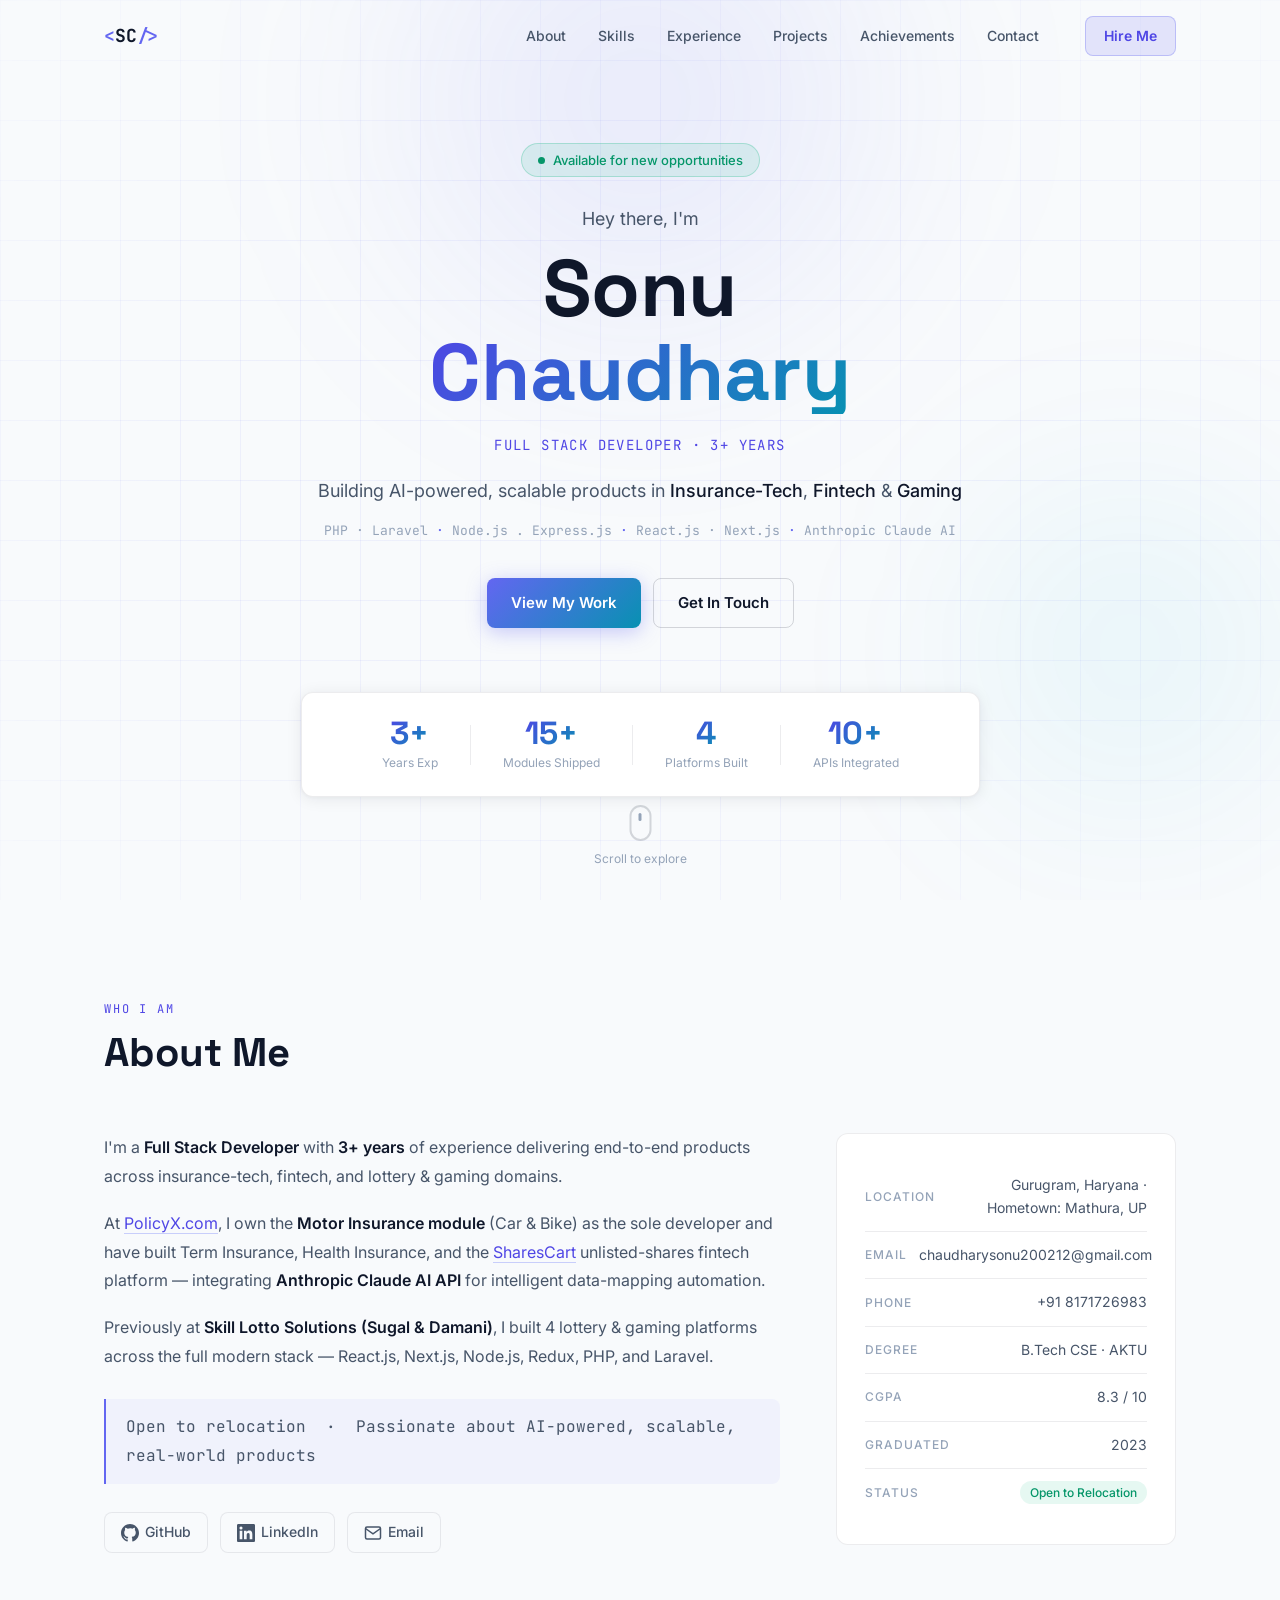
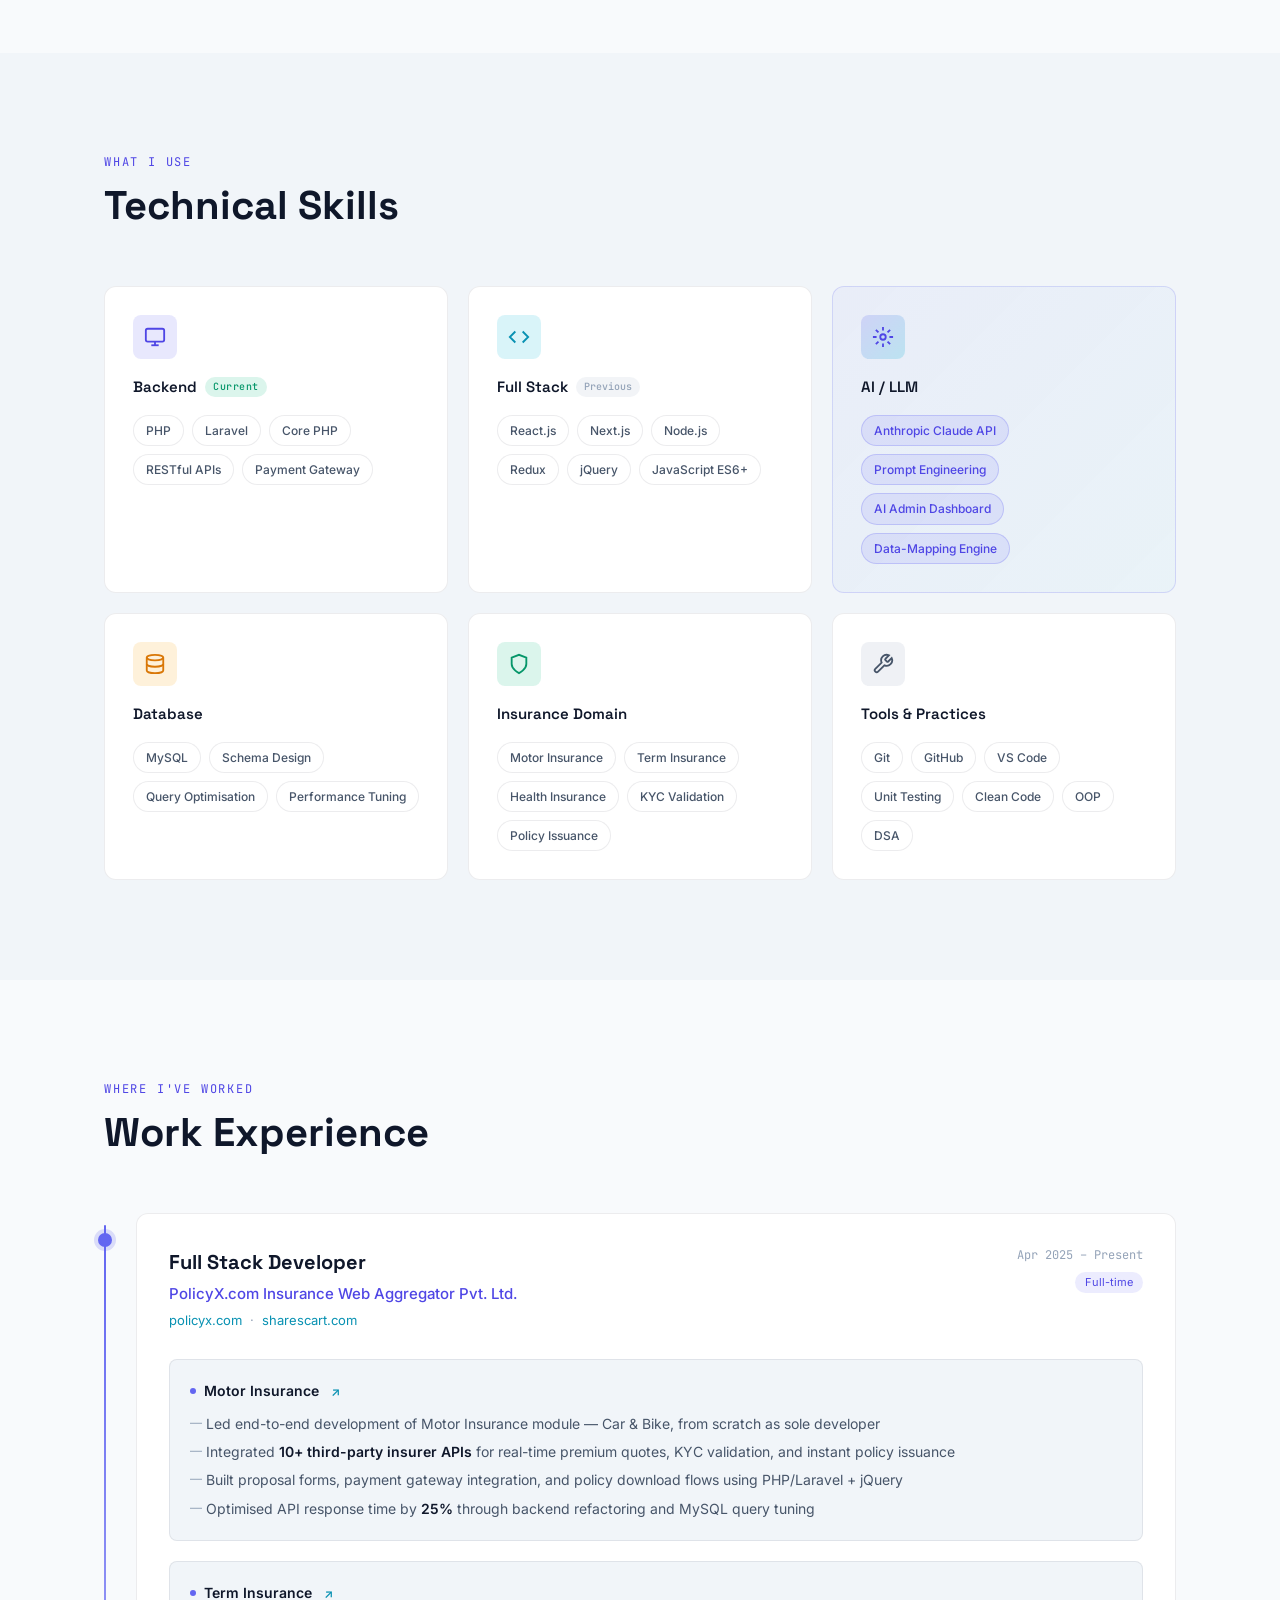
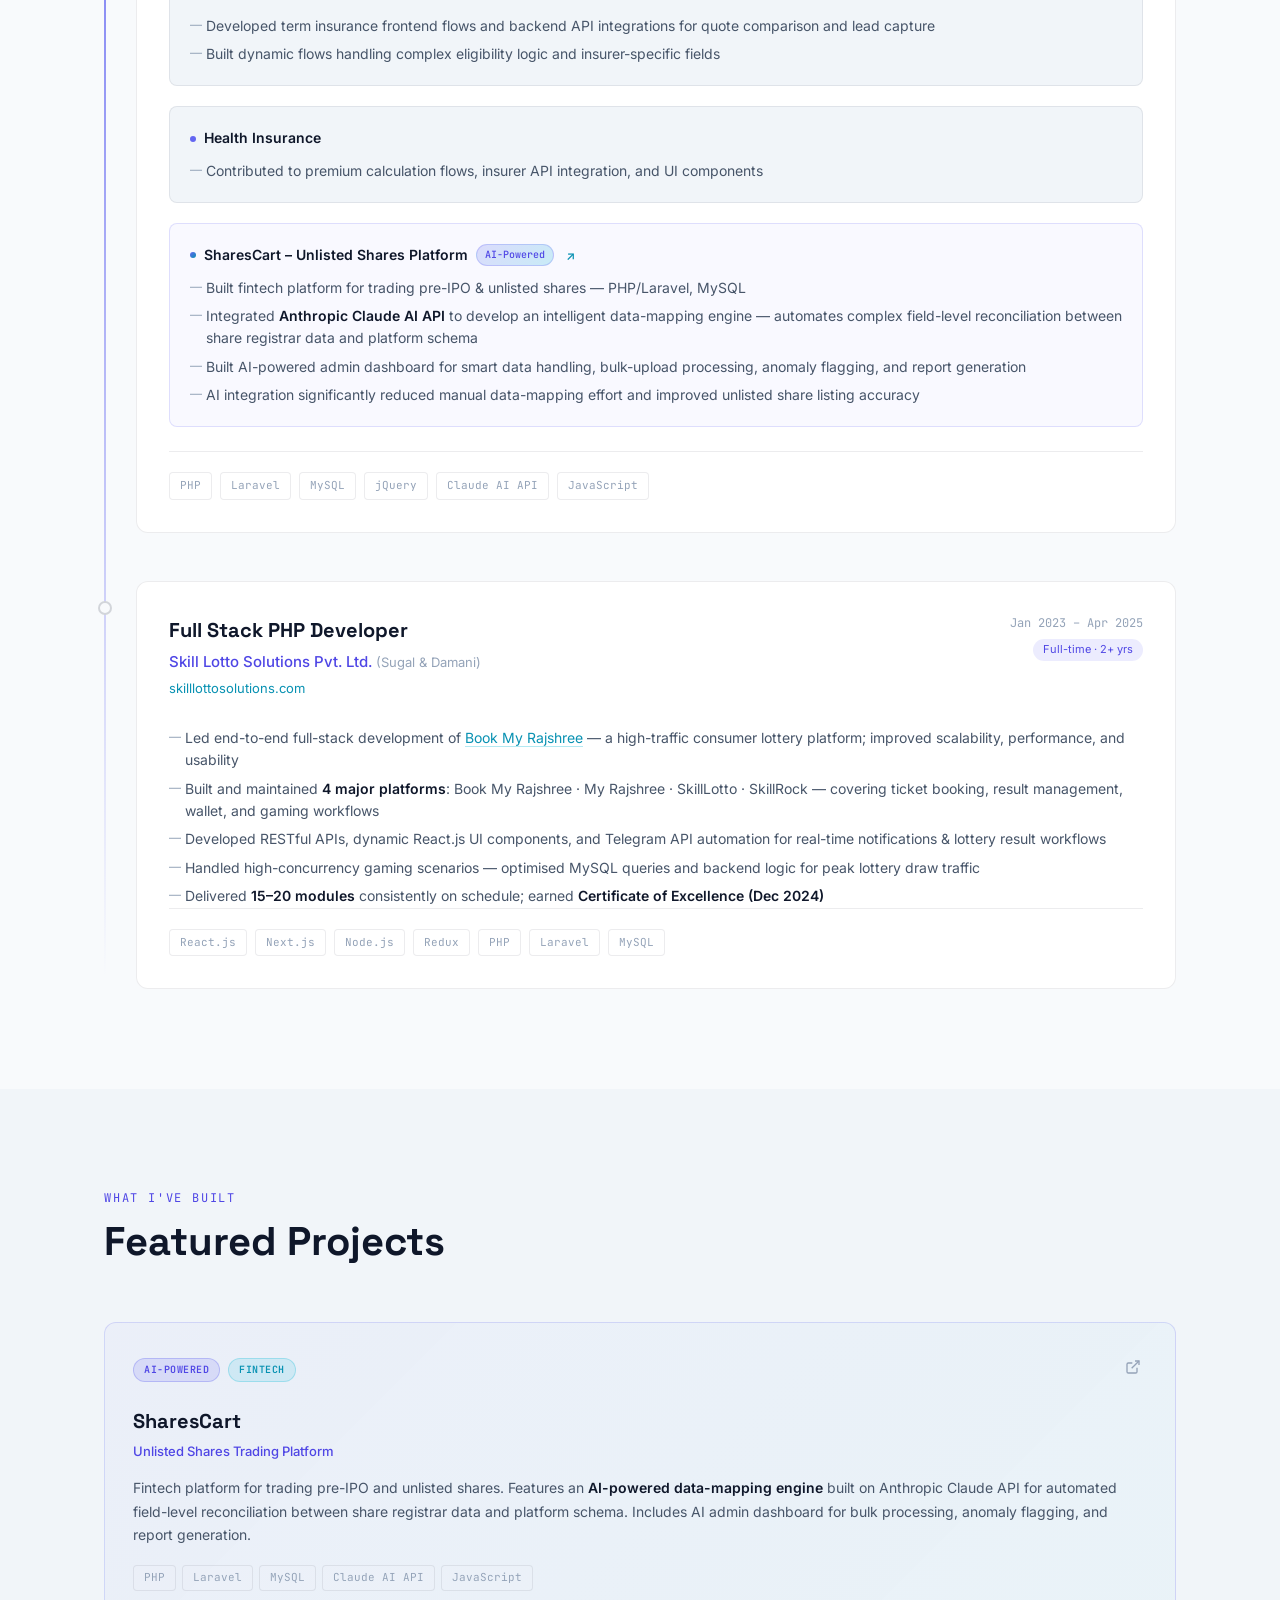
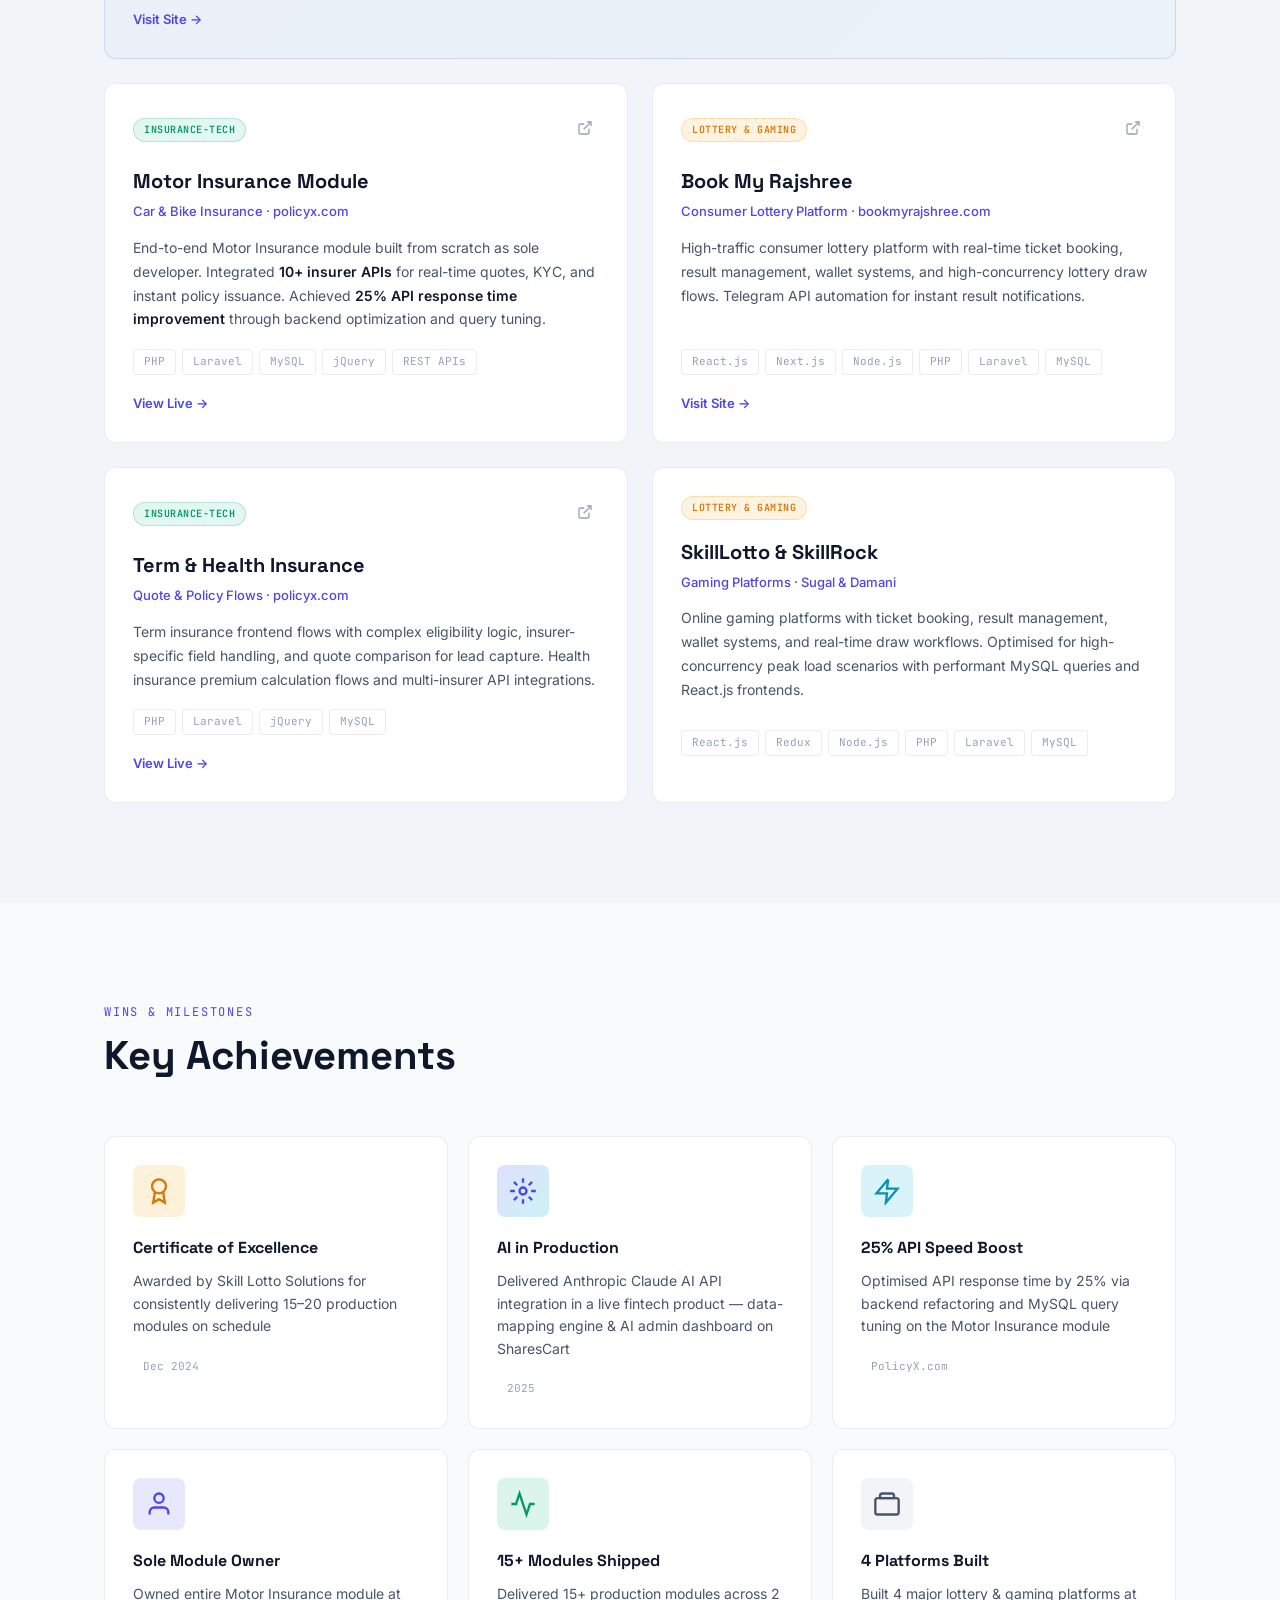
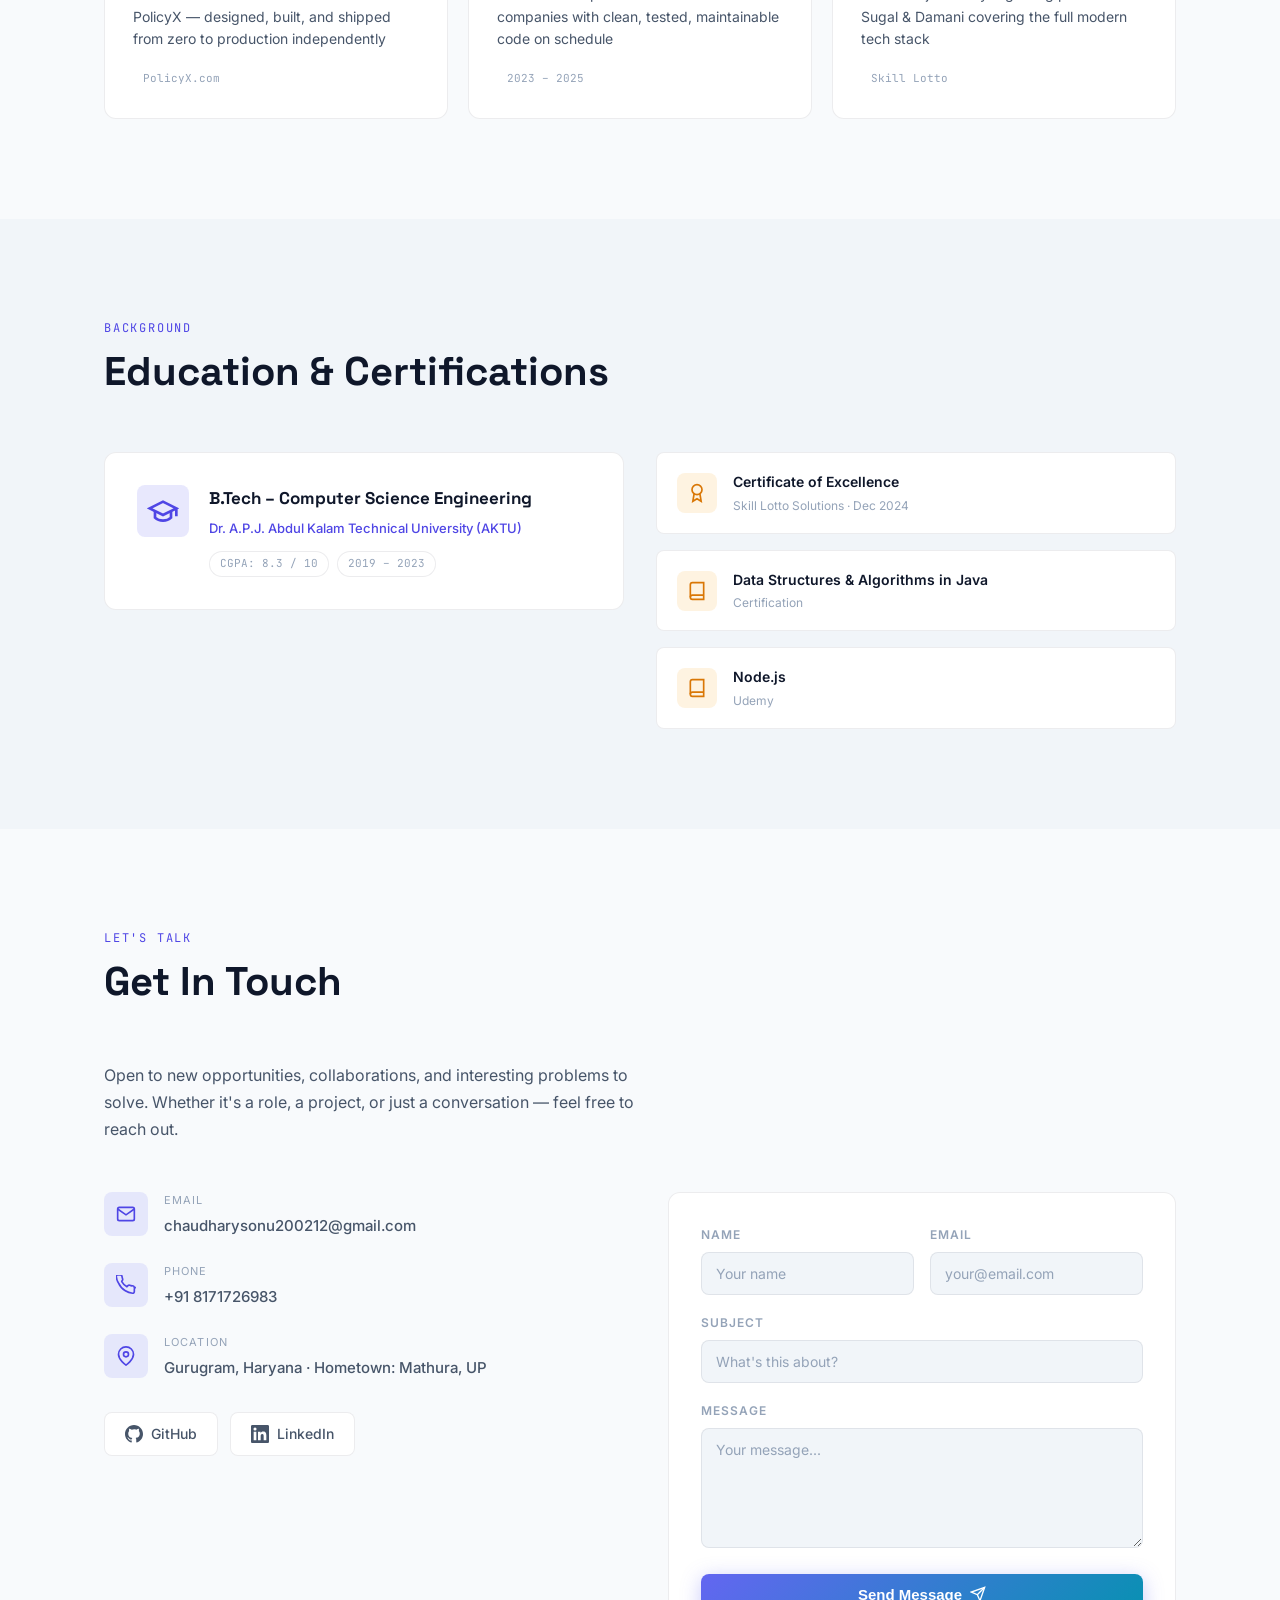
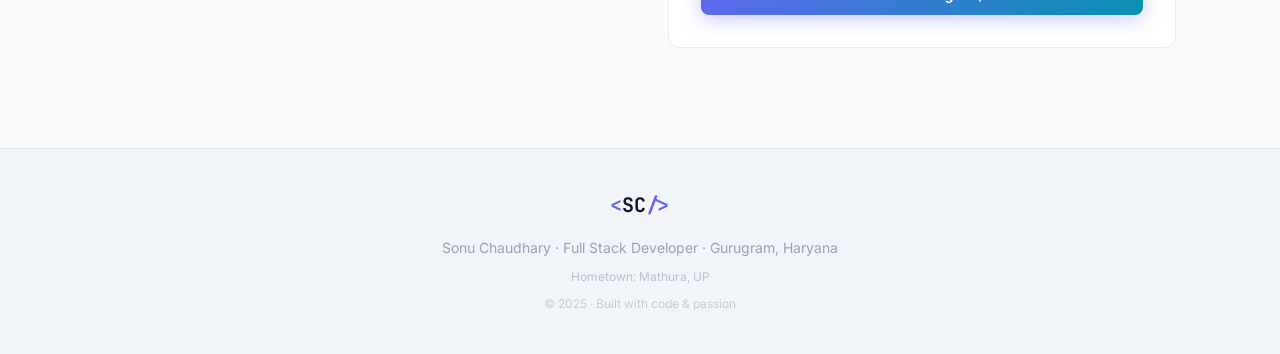
==== commit f5a9ece8: "change portfolio" ====
--- a/index.html
+++ b/index.html
@@ -58,6 +58,8 @@
       <div class="hero-tech-row">
         <span>PHP · Laravel</span>
         <span class="dot-sep">·</span>
+        <span>Node.js . Express.js</span>
+        <span class="dot-sep">·</span>
         <span>React.js · Next.js</span>
         <span class="dot-sep">·</span>
         <span>Anthropic Claude AI</span>
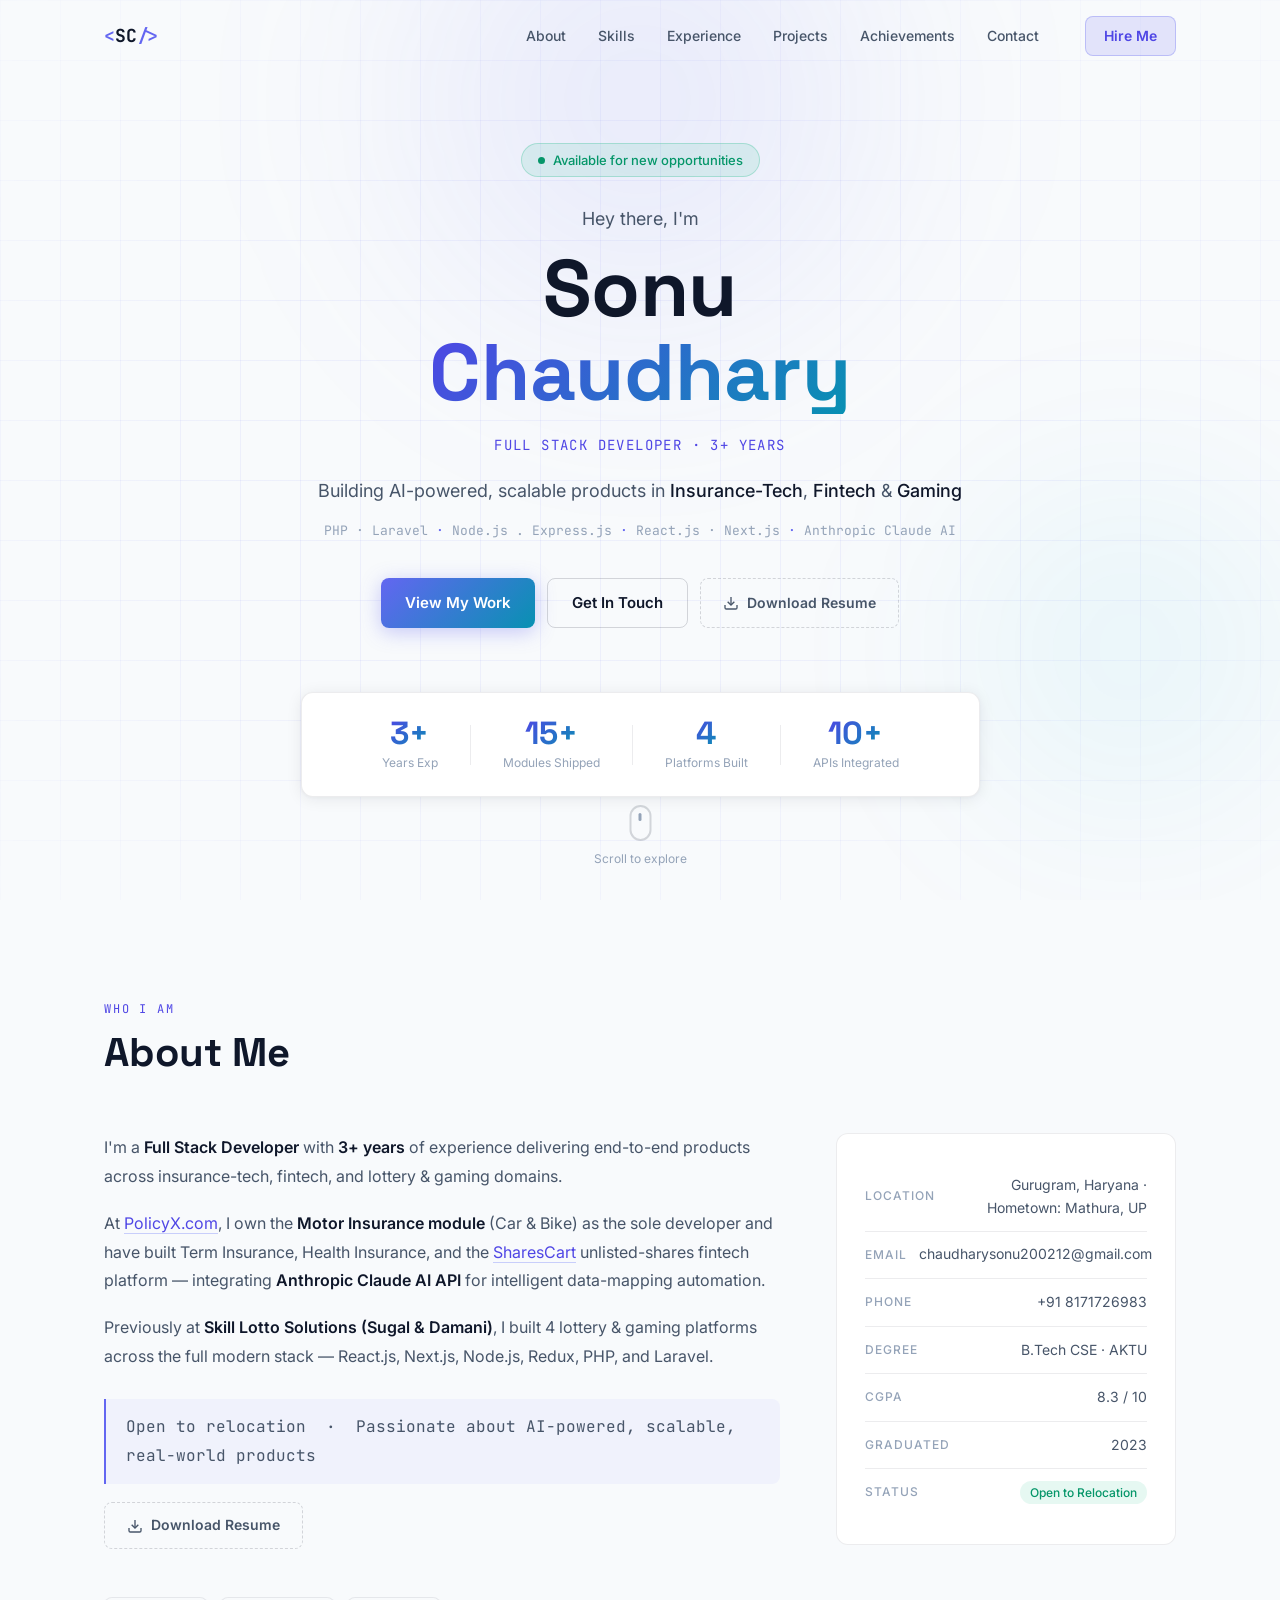
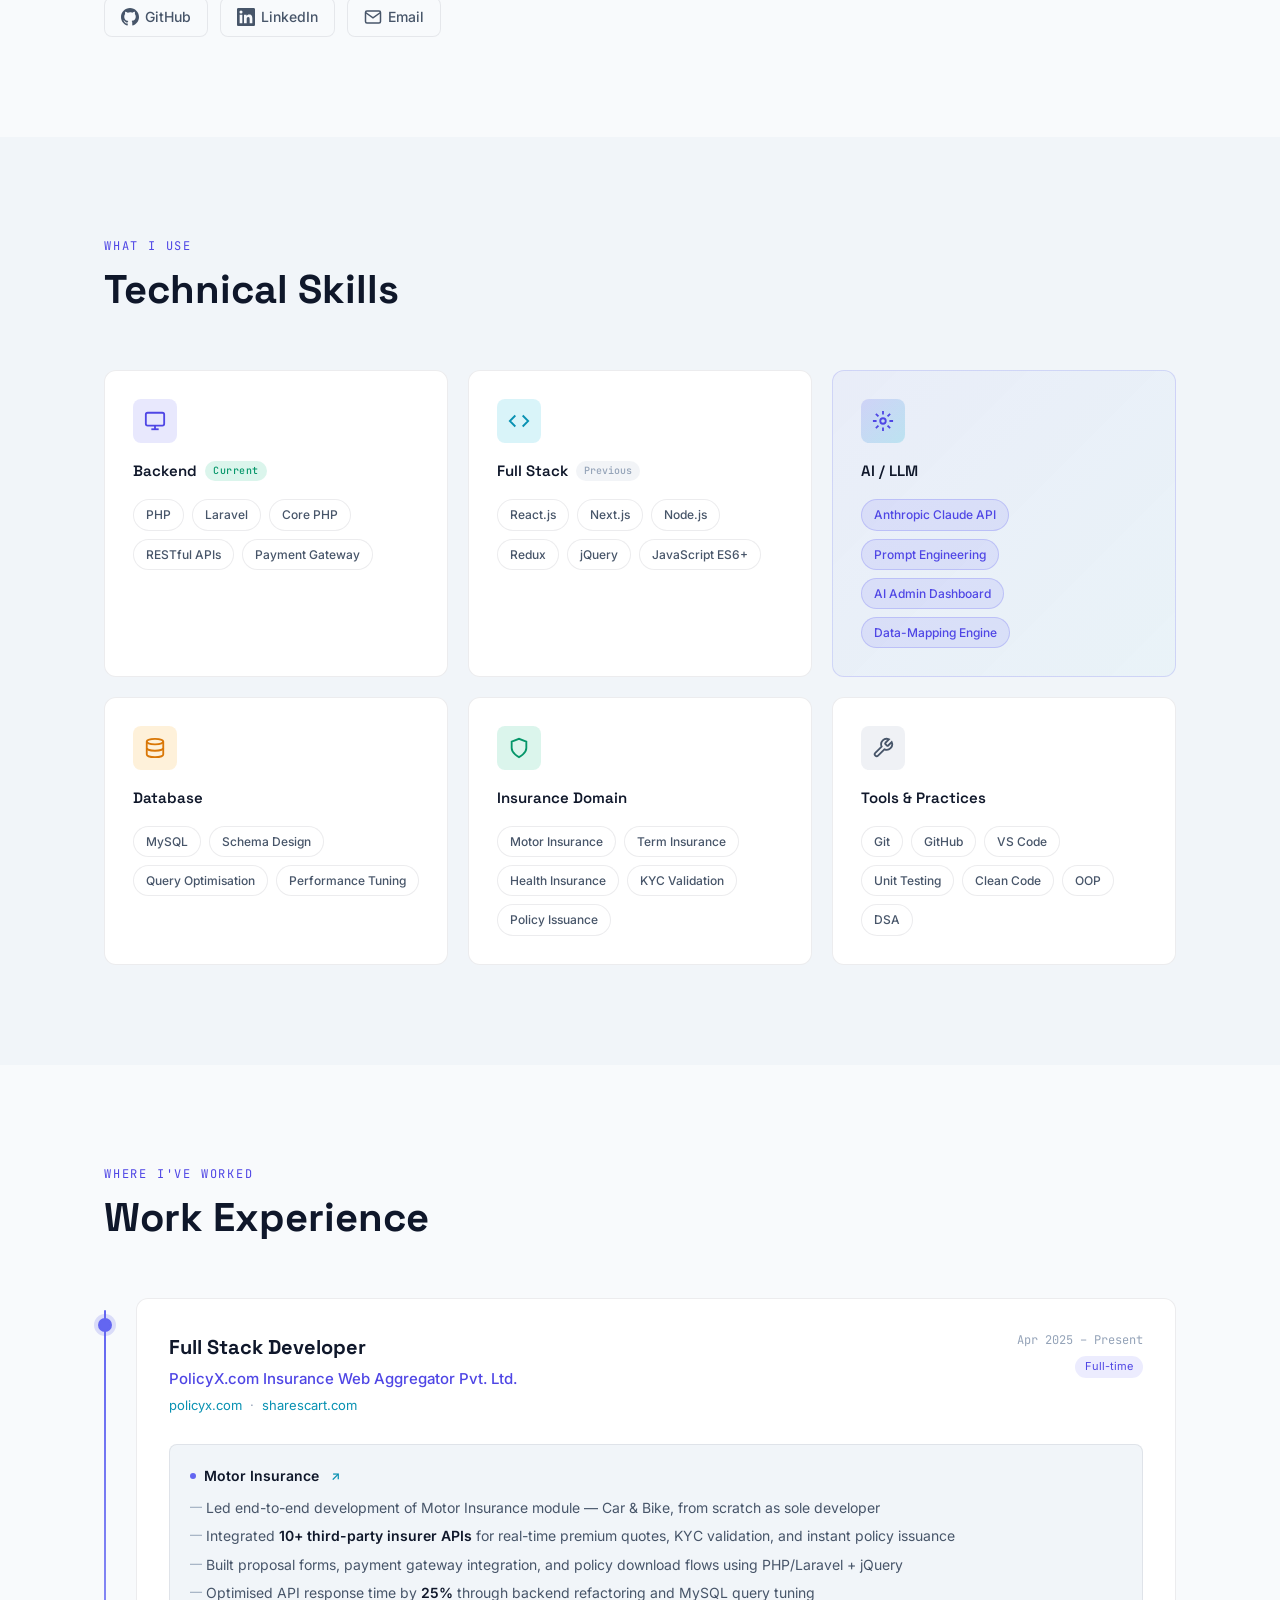
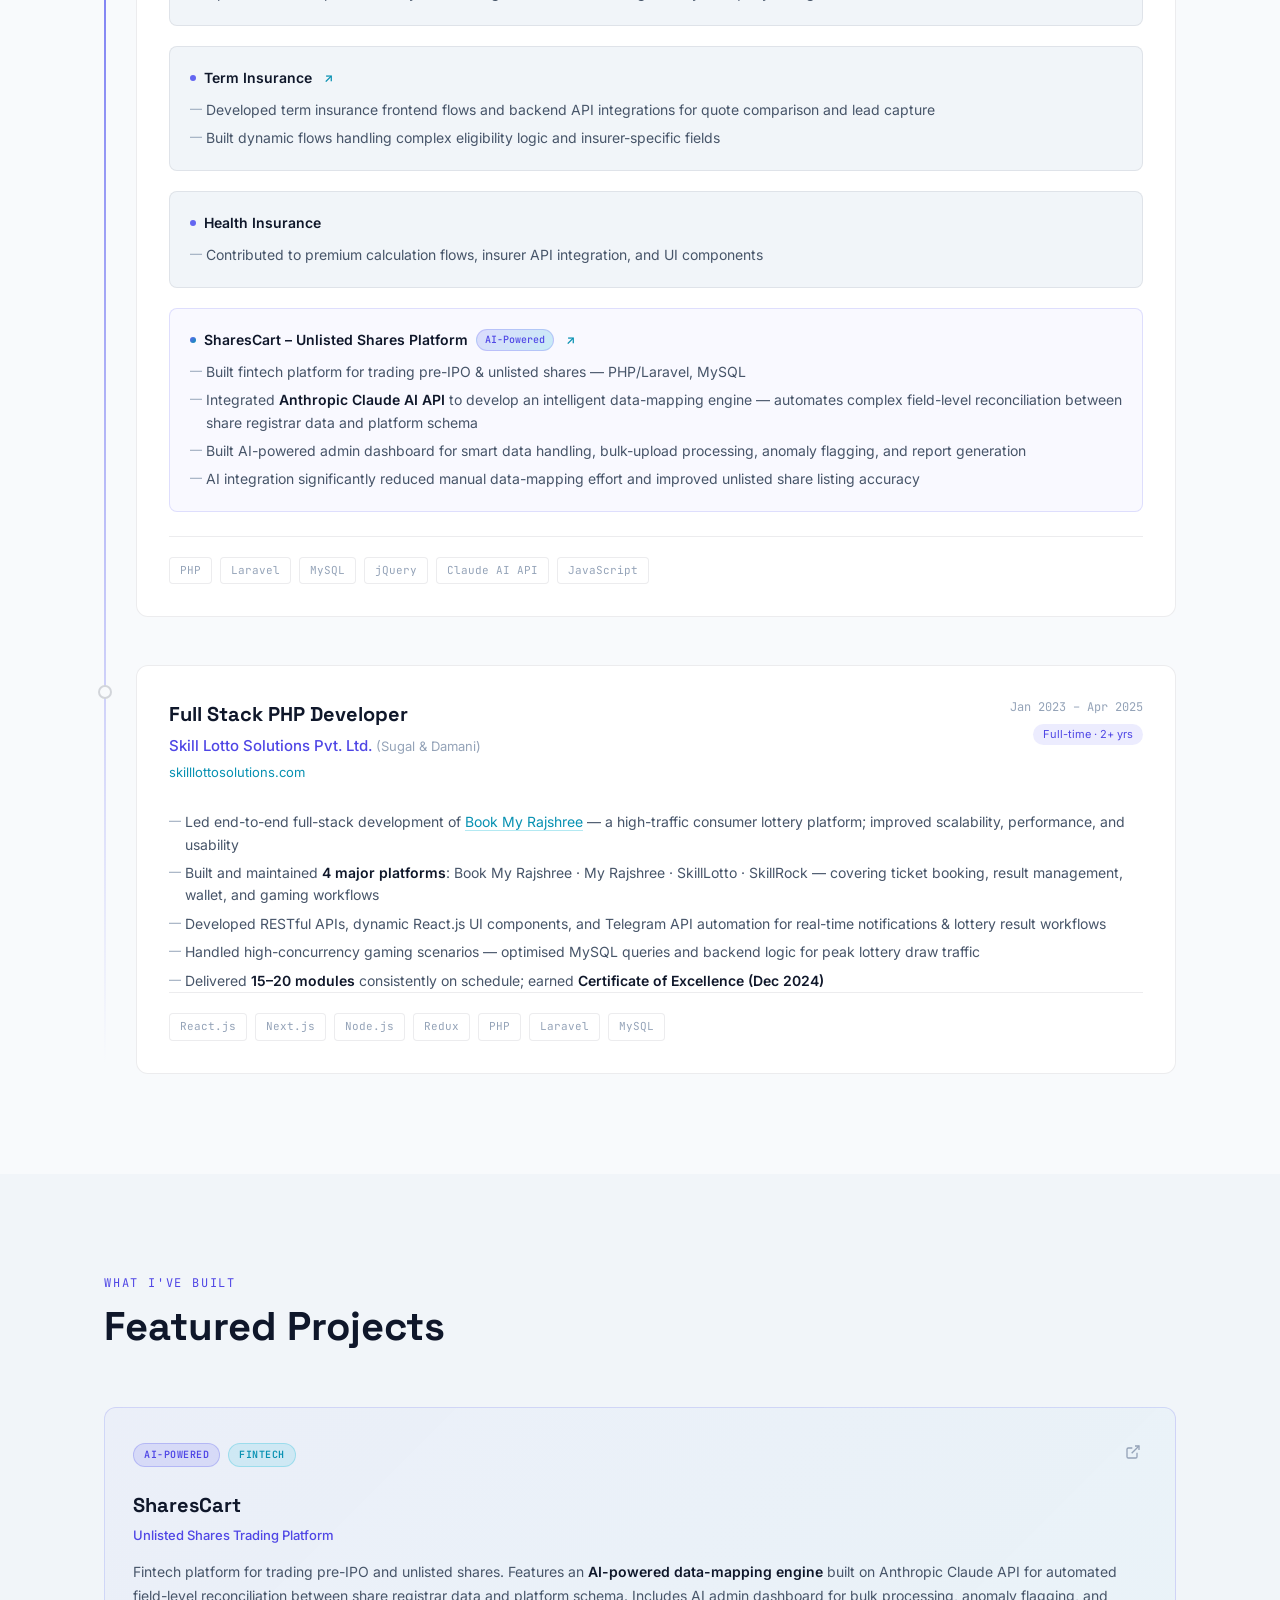
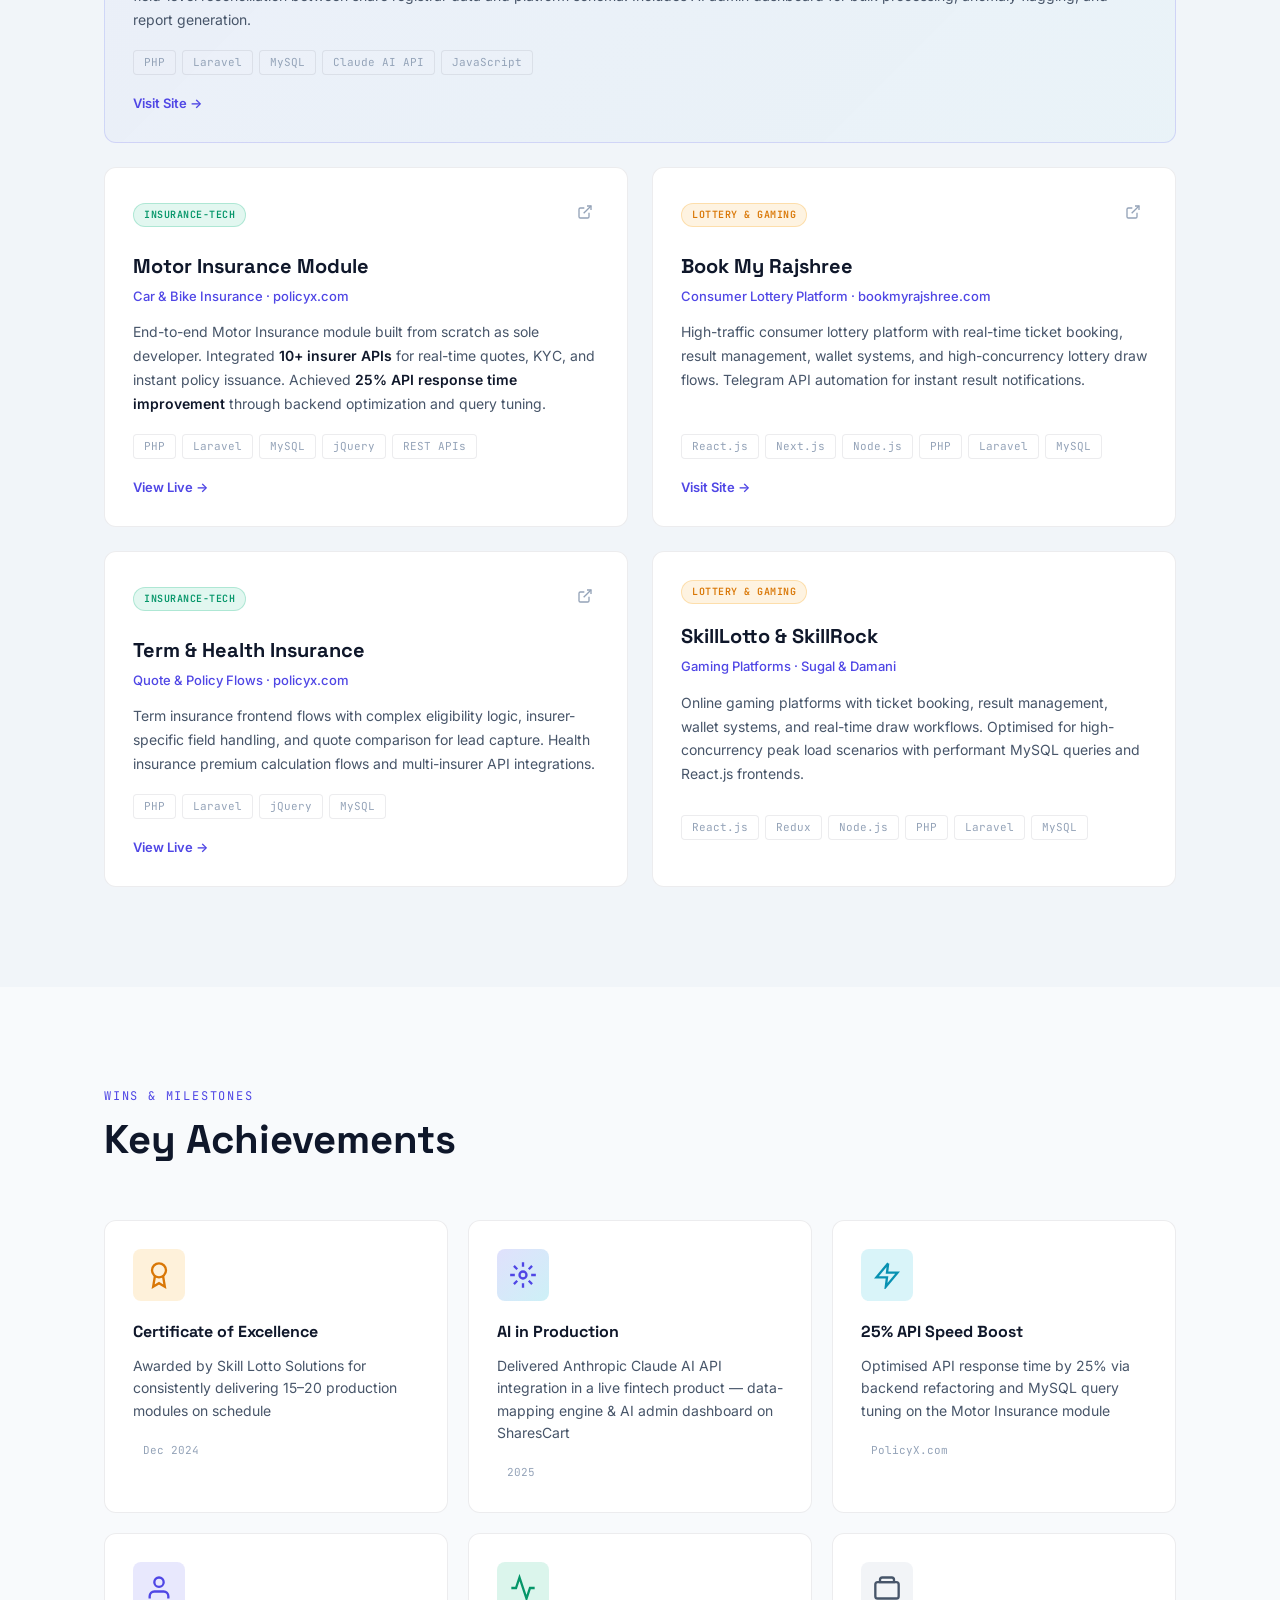
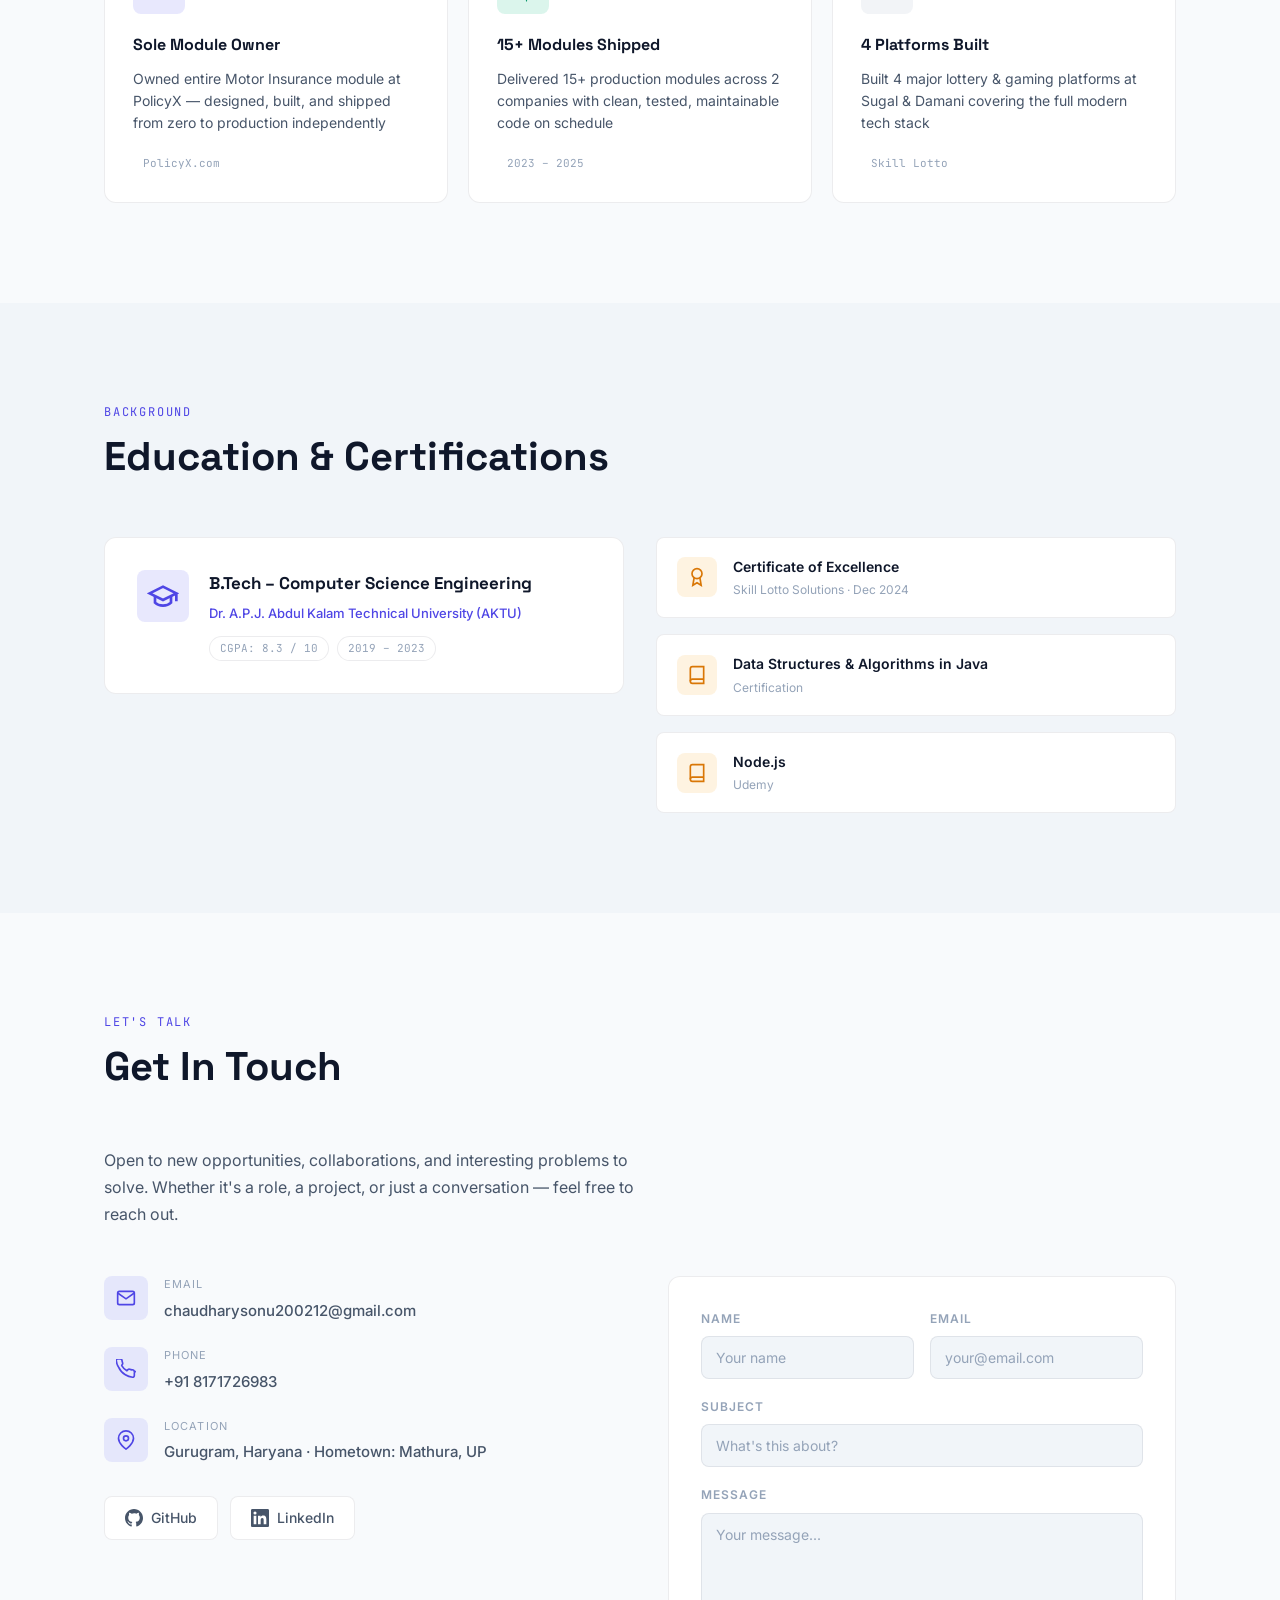
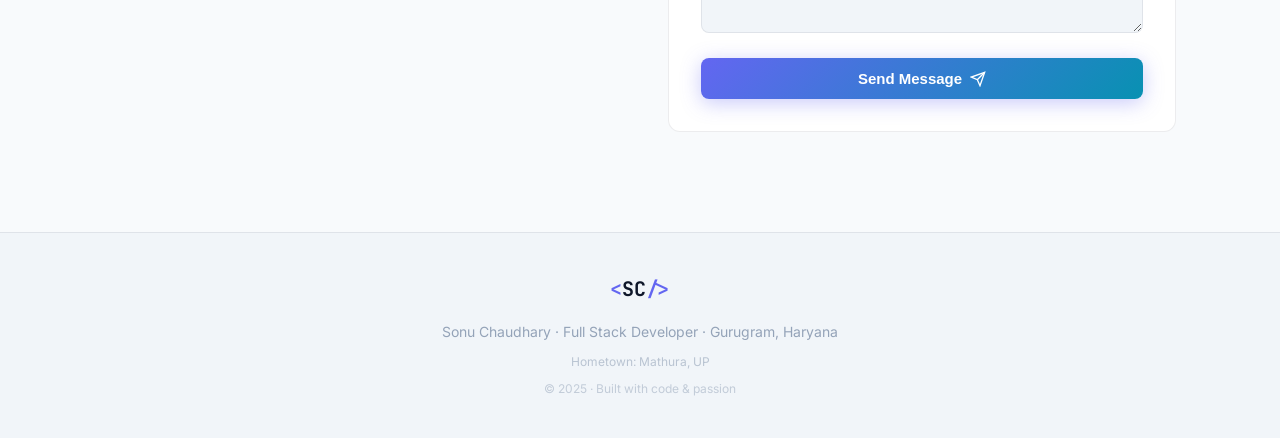
==== commit e4b490f4: "Add resume PDF download button" ====
--- a/index.html
+++ b/index.html
@@ -67,6 +67,10 @@
       <div class="hero-cta">
         <a href="#projects" class="btn btn-primary">View My Work</a>
         <a href="#contact" class="btn btn-outline">Get In Touch</a>
+        <a href="Sonu_Chaudhary_Resume_v2.pdf" download class="btn btn-resume">
+          <svg width="16" height="16" viewBox="0 0 24 24" fill="none" stroke="currentColor" stroke-width="2"><path d="M21 15v4a2 2 0 01-2 2H5a2 2 0 01-2-2v-4"/><polyline points="7 10 12 15 17 10"/><line x1="12" y1="15" x2="12" y2="3"/></svg>
+          Download Resume
+        </a>
       </div>
     </div>
     <div class="hero-stats">
@@ -125,6 +129,10 @@
           <p class="about-tagline">
             Open to relocation &nbsp;·&nbsp; Passionate about AI-powered, scalable, real-world products
           </p>
+          <a href="Sonu_Chaudhary_Resume_v2.pdf" download class="btn btn-resume btn-resume-about">
+            <svg width="16" height="16" viewBox="0 0 24 24" fill="none" stroke="currentColor" stroke-width="2"><path d="M21 15v4a2 2 0 01-2 2H5a2 2 0 01-2-2v-4"/><polyline points="7 10 12 15 17 10"/><line x1="12" y1="15" x2="12" y2="3"/></svg>
+            Download Resume
+          </a>
           <div class="about-social">
             <a href="https://github.com/sonutechgeek" target="_blank" class="social-link">
               <svg width="18" height="18" viewBox="0 0 24 24" fill="currentColor"><path d="M12 0C5.374 0 0 5.373 0 12c0 5.302 3.438 9.8 8.207 11.387.599.111.793-.261.793-.577v-2.234c-3.338.726-4.033-1.416-4.033-1.416-.546-1.387-1.333-1.756-1.333-1.756-1.089-.745.083-.729.083-.729 1.205.084 1.839 1.237 1.839 1.237 1.07 1.834 2.807 1.304 3.492.997.107-.775.418-1.305.762-1.604-2.665-.305-5.467-1.334-5.467-5.931 0-1.311.469-2.381 1.236-3.221-.124-.303-.535-1.524.117-3.176 0 0 1.008-.322 3.301 1.23A11.509 11.509 0 0112 5.803c1.02.005 2.047.138 3.006.404 2.291-1.552 3.297-1.23 3.297-1.23.653 1.653.242 2.874.118 3.176.77.84 1.235 1.911 1.235 3.221 0 4.609-2.807 5.624-5.479 5.921.43.372.823 1.102.823 2.222v3.293c0 .319.192.694.801.576C20.566 21.797 24 17.3 24 12c0-6.627-5.373-12-12-12z"/></svg>
--- a/styles.css
+++ b/styles.css
@@ -149,6 +149,26 @@
   color: var(--primary-2);
   background: rgba(99,102,241,0.08);
   transform: translateY(-2px);
+}
+
+.btn-resume {
+  background: transparent;
+  color: var(--text-2);
+  border: 1.5px dashed var(--border-hover);
+  font-size: 14px;
+  padding: 11px 22px;
+}
+
+.btn-resume:hover {
+  border-color: var(--primary);
+  color: var(--primary-2);
+  background: rgba(99,102,241,0.06);
+  transform: translateY(-2px);
+}
+
+.btn-resume-about {
+  display: inline-flex;
+  margin-bottom: 20px;
 }
 
 .btn-nav {
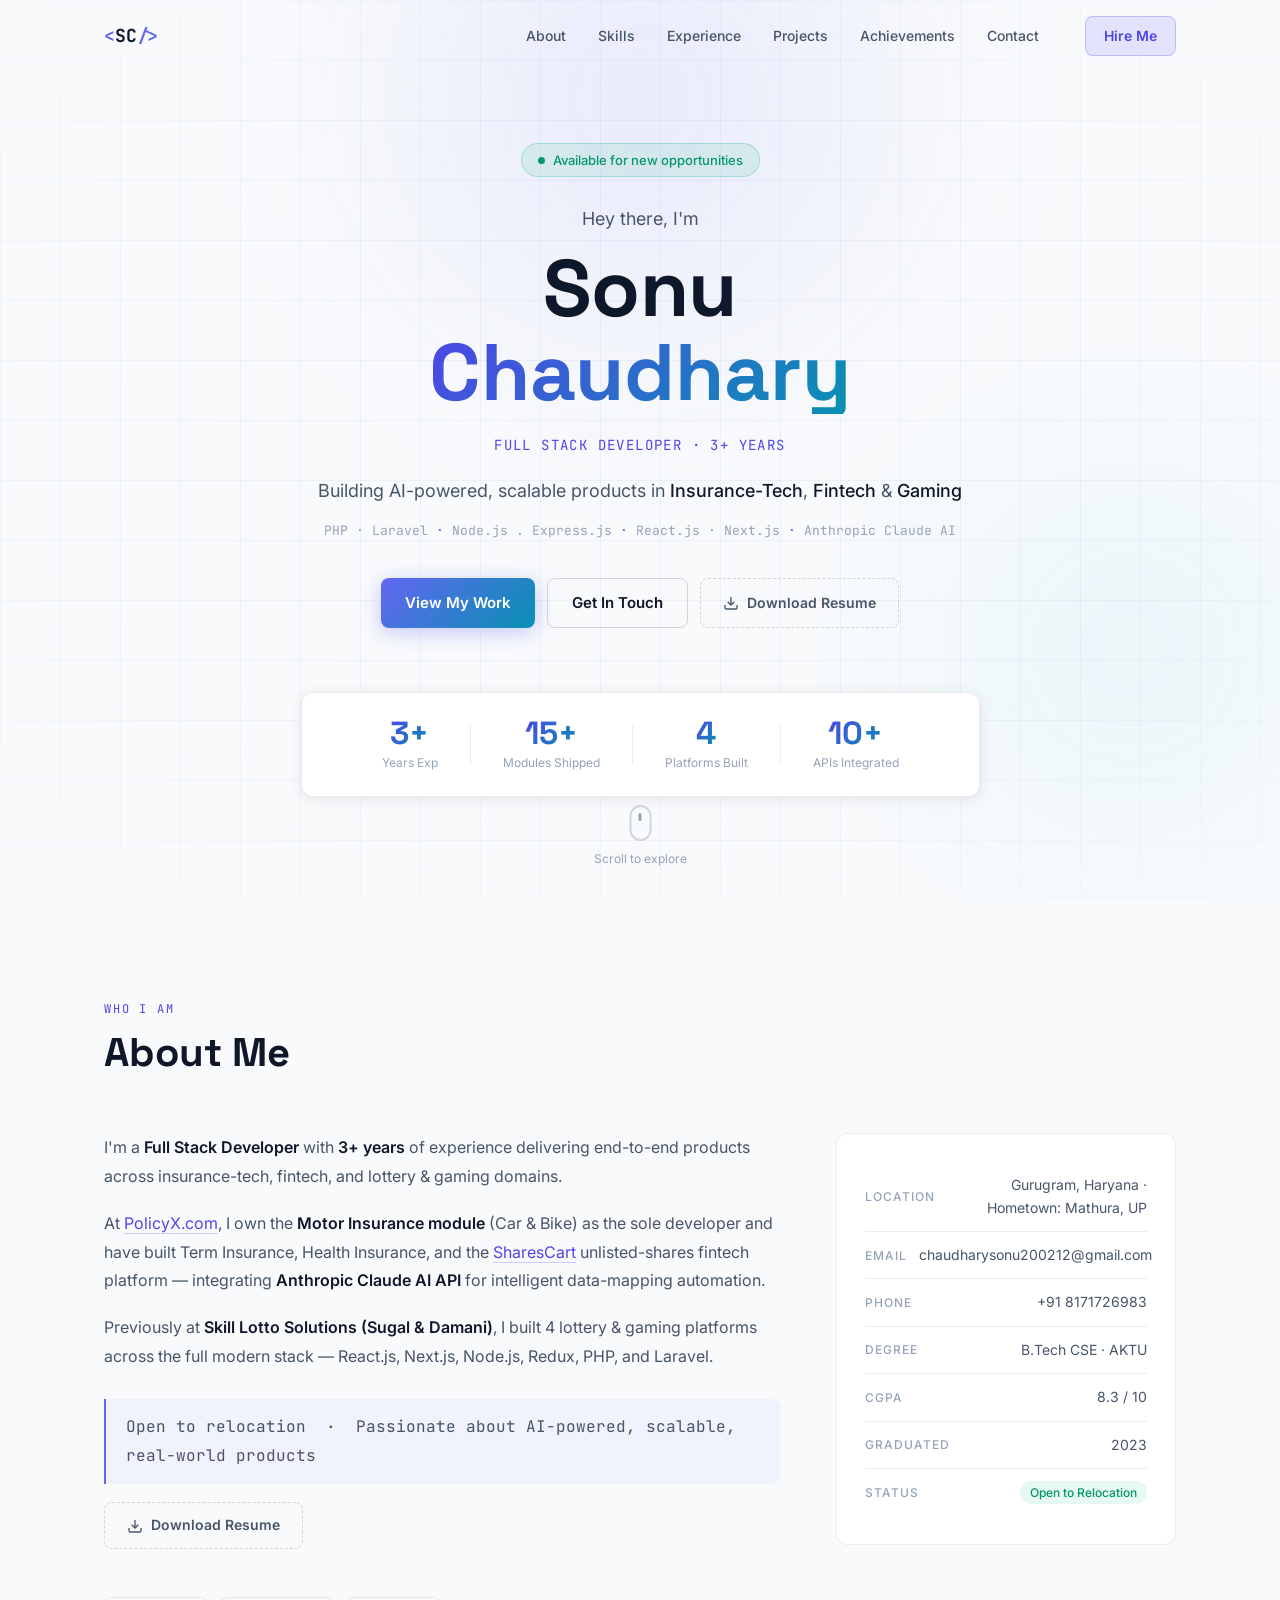
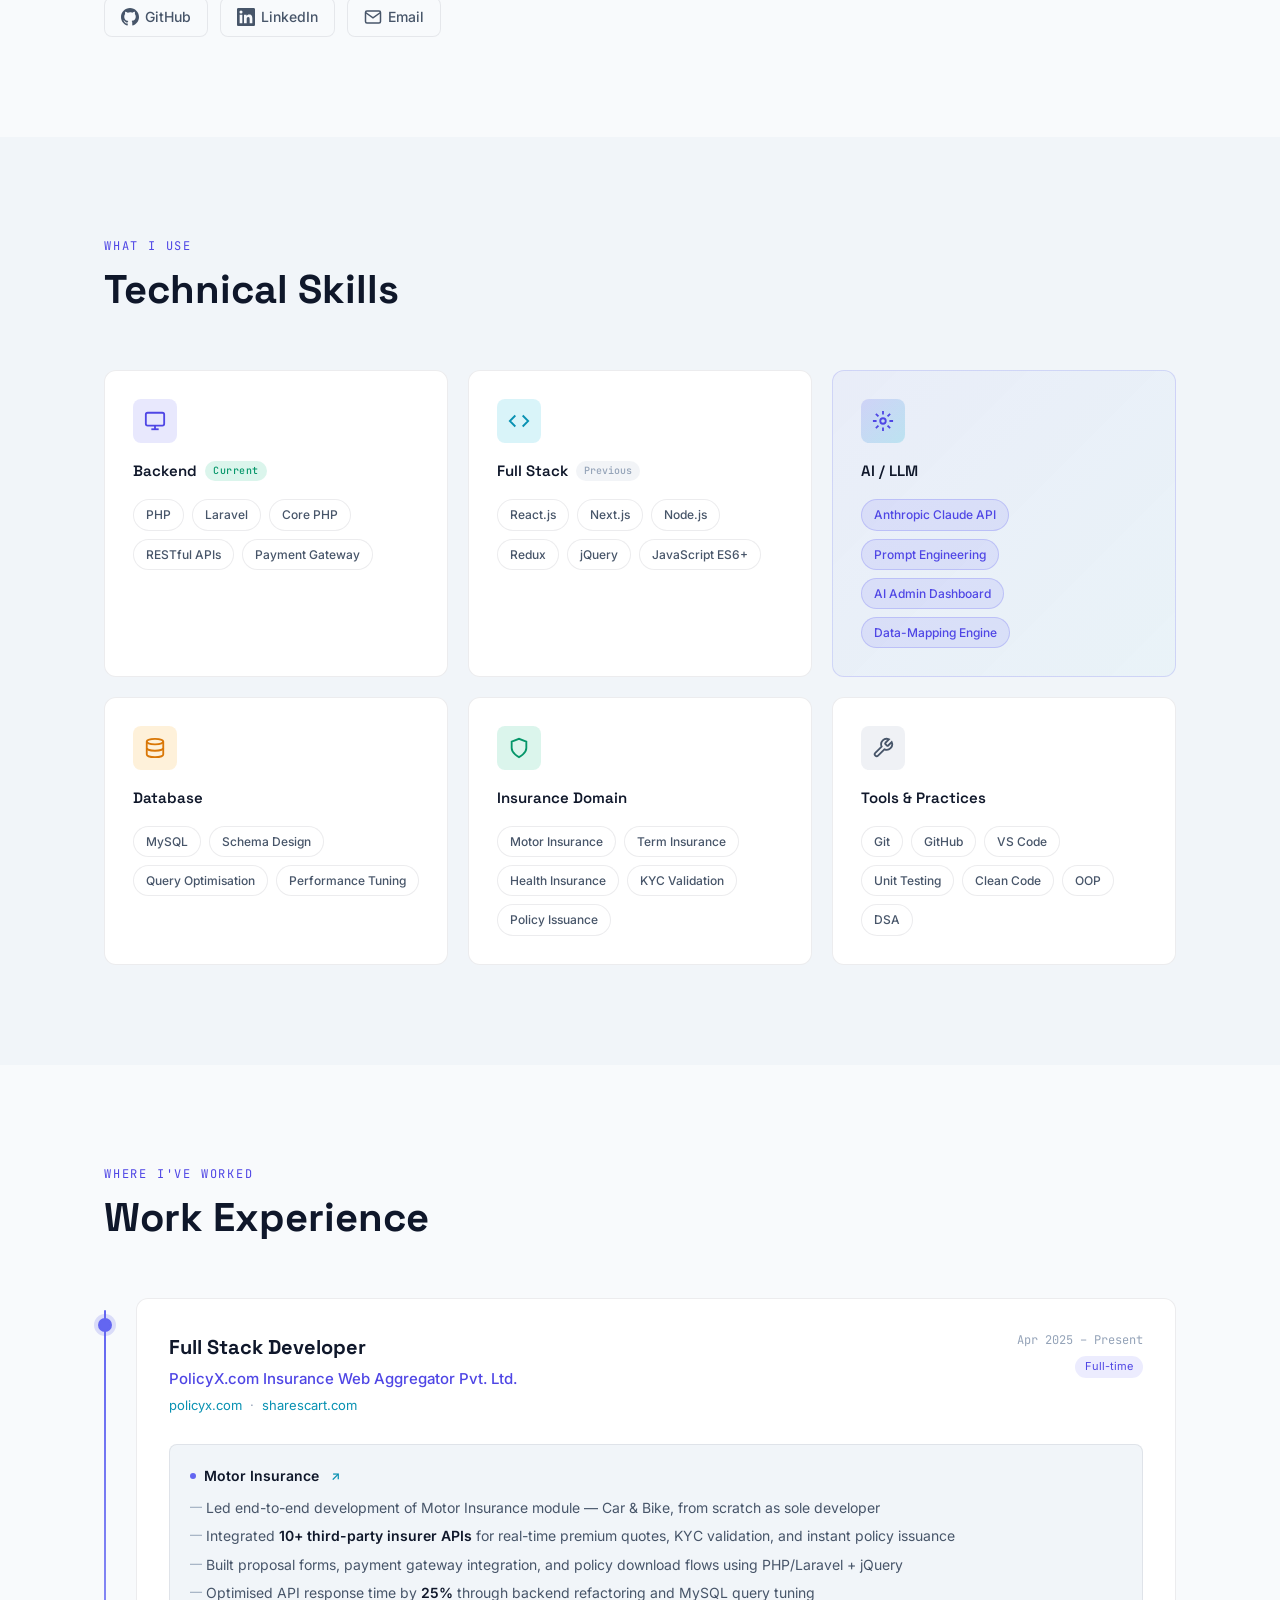
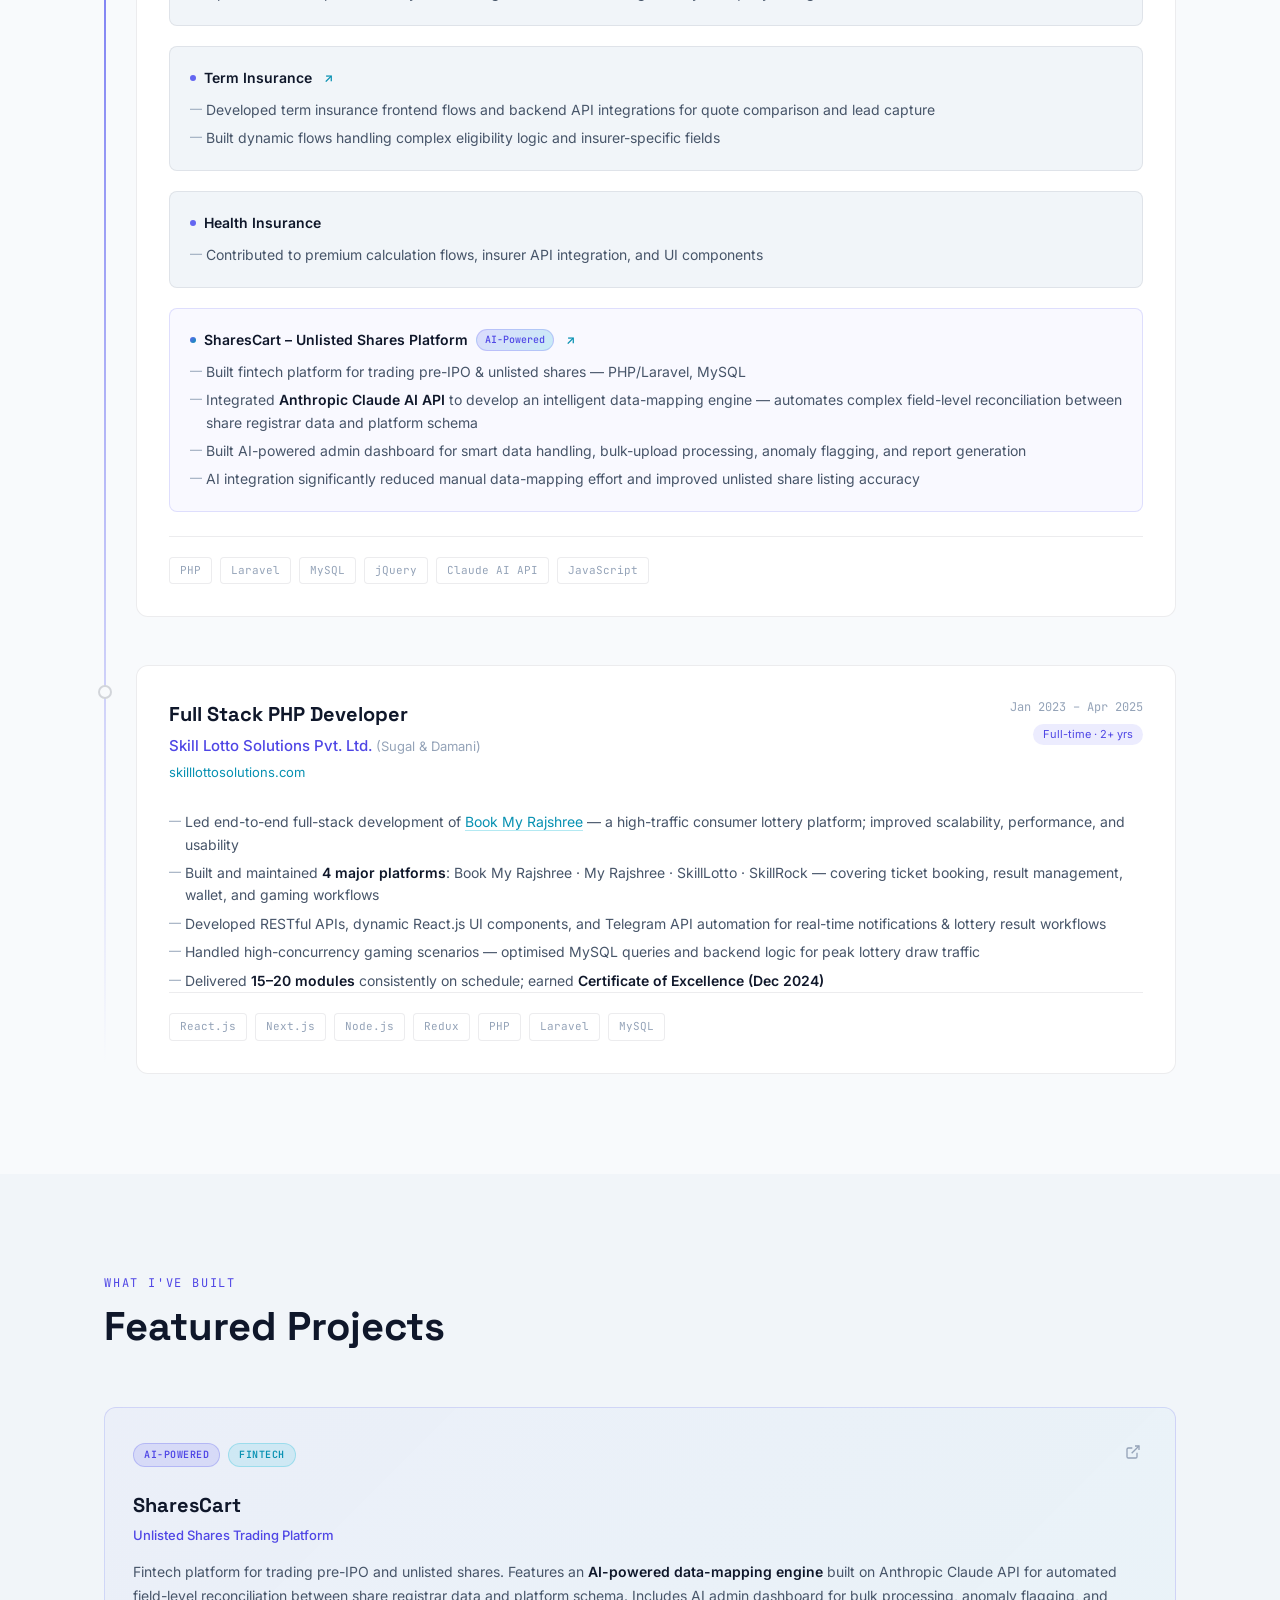
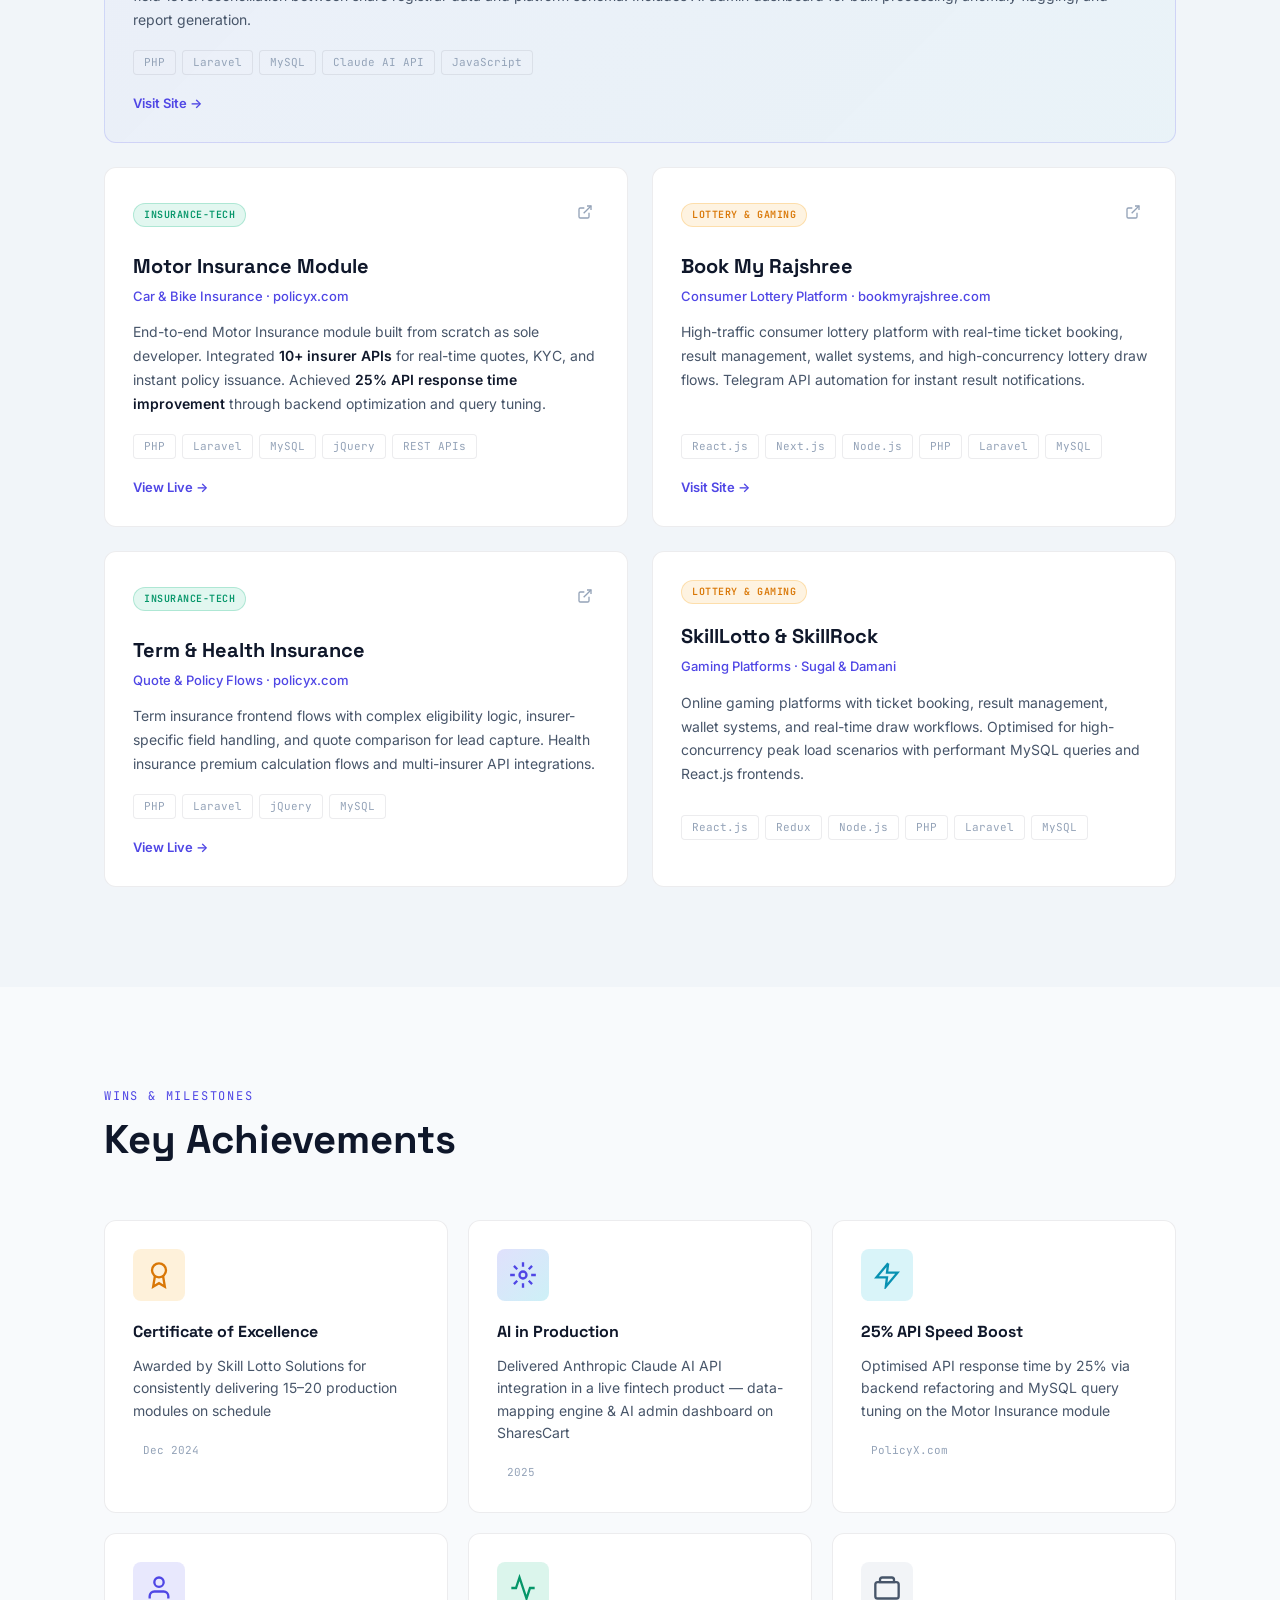
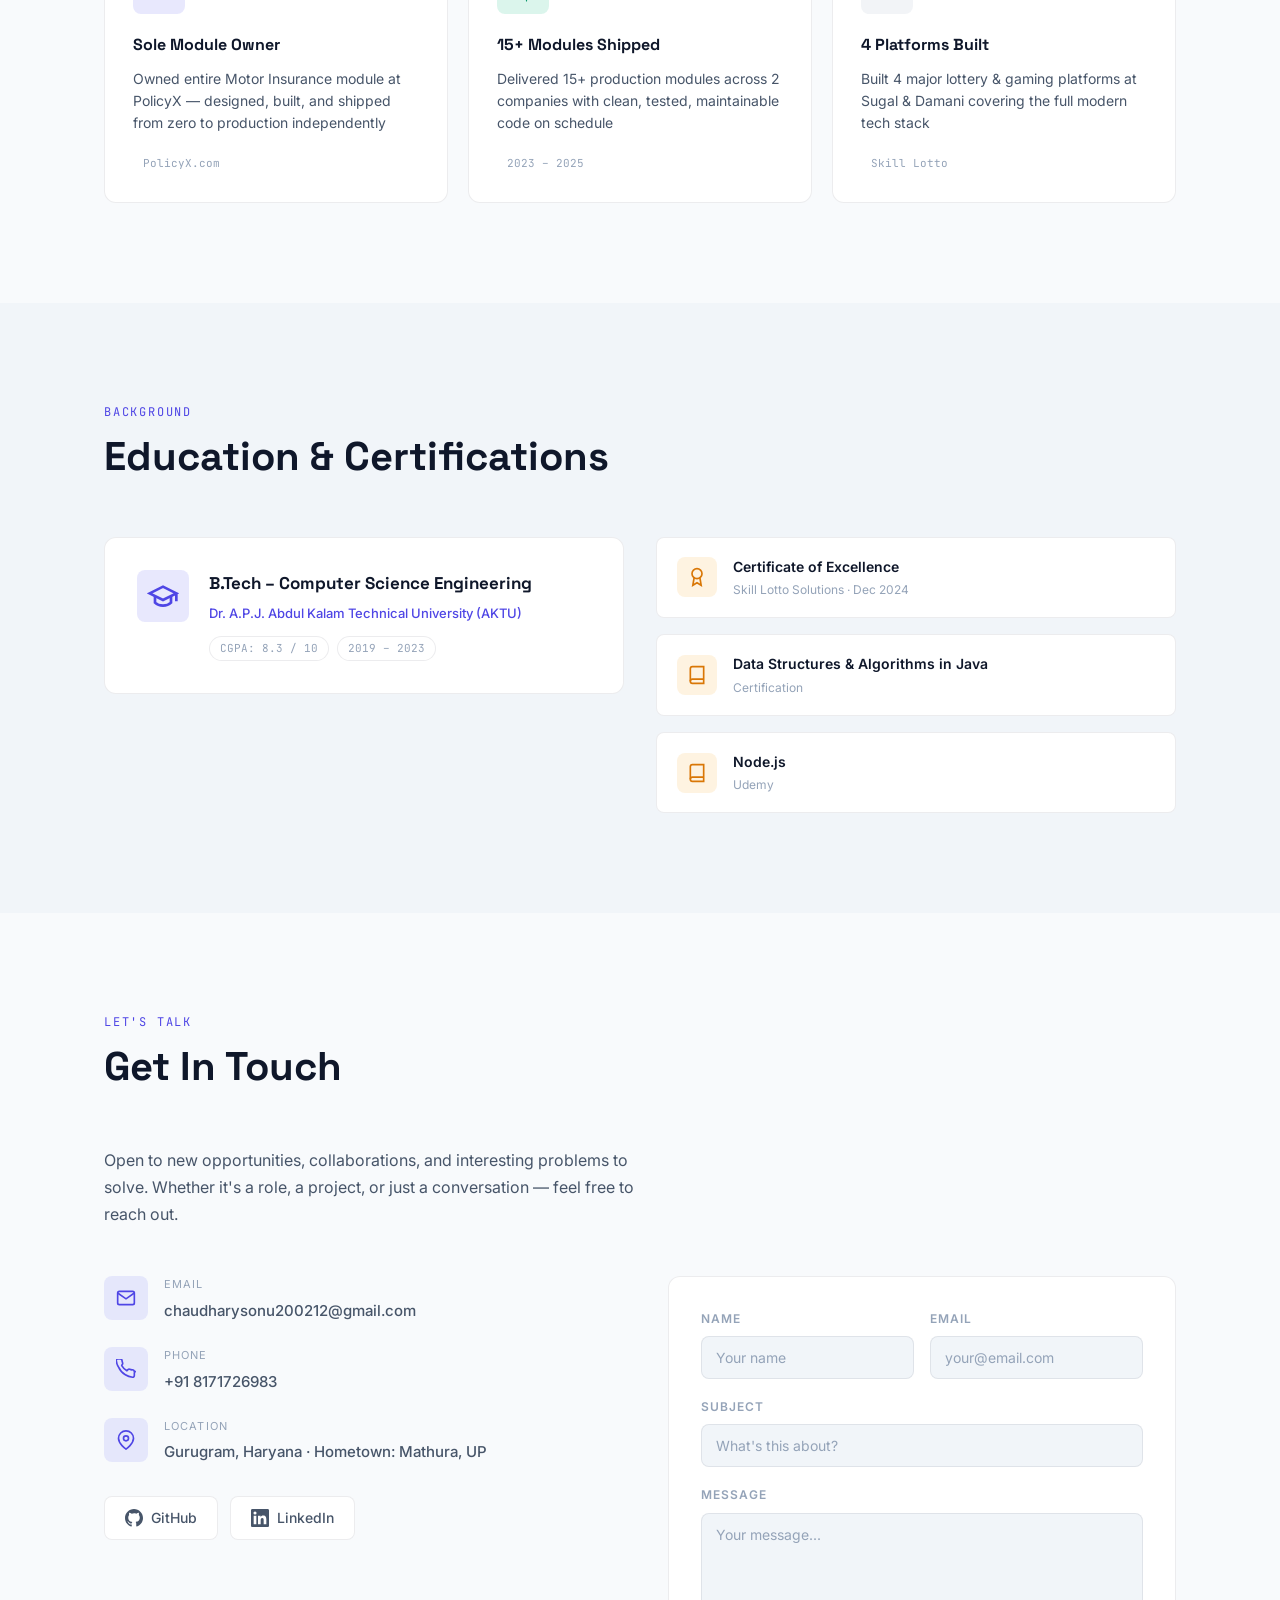
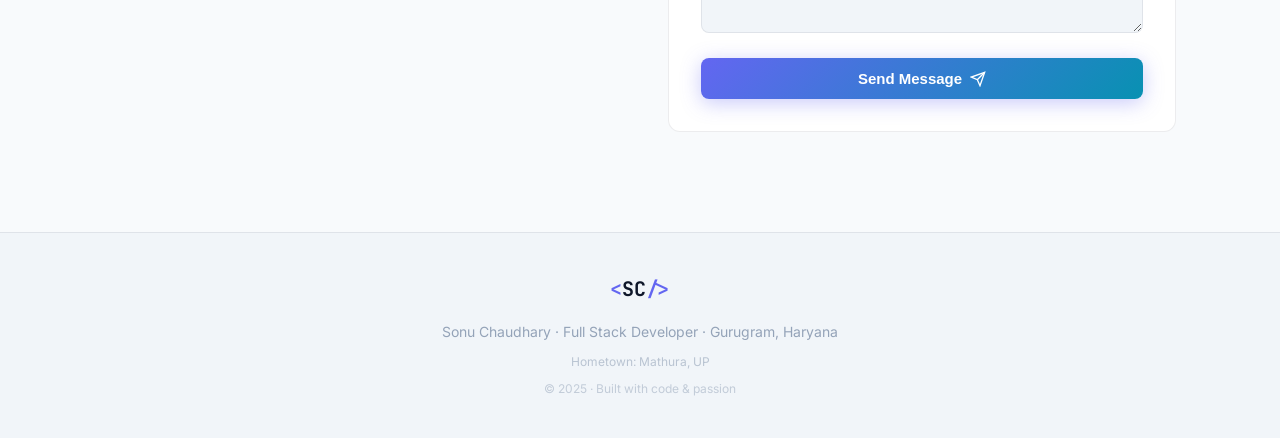
==== commit 12445d89: "Add HTML resume with clickable LinkedIn and GitHub links" ====
--- a/index.html
+++ b/index.html
@@ -67,7 +67,7 @@
       <div class="hero-cta">
         <a href="#projects" class="btn btn-primary">View My Work</a>
         <a href="#contact" class="btn btn-outline">Get In Touch</a>
-        <a href="Sonu_Chaudhary_Resume_v2.pdf" download class="btn btn-resume">
+        <a href="resume.html" target="_blank" class="btn btn-resume">
           <svg width="16" height="16" viewBox="0 0 24 24" fill="none" stroke="currentColor" stroke-width="2"><path d="M21 15v4a2 2 0 01-2 2H5a2 2 0 01-2-2v-4"/><polyline points="7 10 12 15 17 10"/><line x1="12" y1="15" x2="12" y2="3"/></svg>
           Download Resume
         </a>
@@ -129,7 +129,7 @@
           <p class="about-tagline">
             Open to relocation &nbsp;·&nbsp; Passionate about AI-powered, scalable, real-world products
           </p>
-          <a href="Sonu_Chaudhary_Resume_v2.pdf" download class="btn btn-resume btn-resume-about">
+          <a href="resume.html" target="_blank" class="btn btn-resume btn-resume-about">
             <svg width="16" height="16" viewBox="0 0 24 24" fill="none" stroke="currentColor" stroke-width="2"><path d="M21 15v4a2 2 0 01-2 2H5a2 2 0 01-2-2v-4"/><polyline points="7 10 12 15 17 10"/><line x1="12" y1="15" x2="12" y2="3"/></svg>
             Download Resume
           </a>
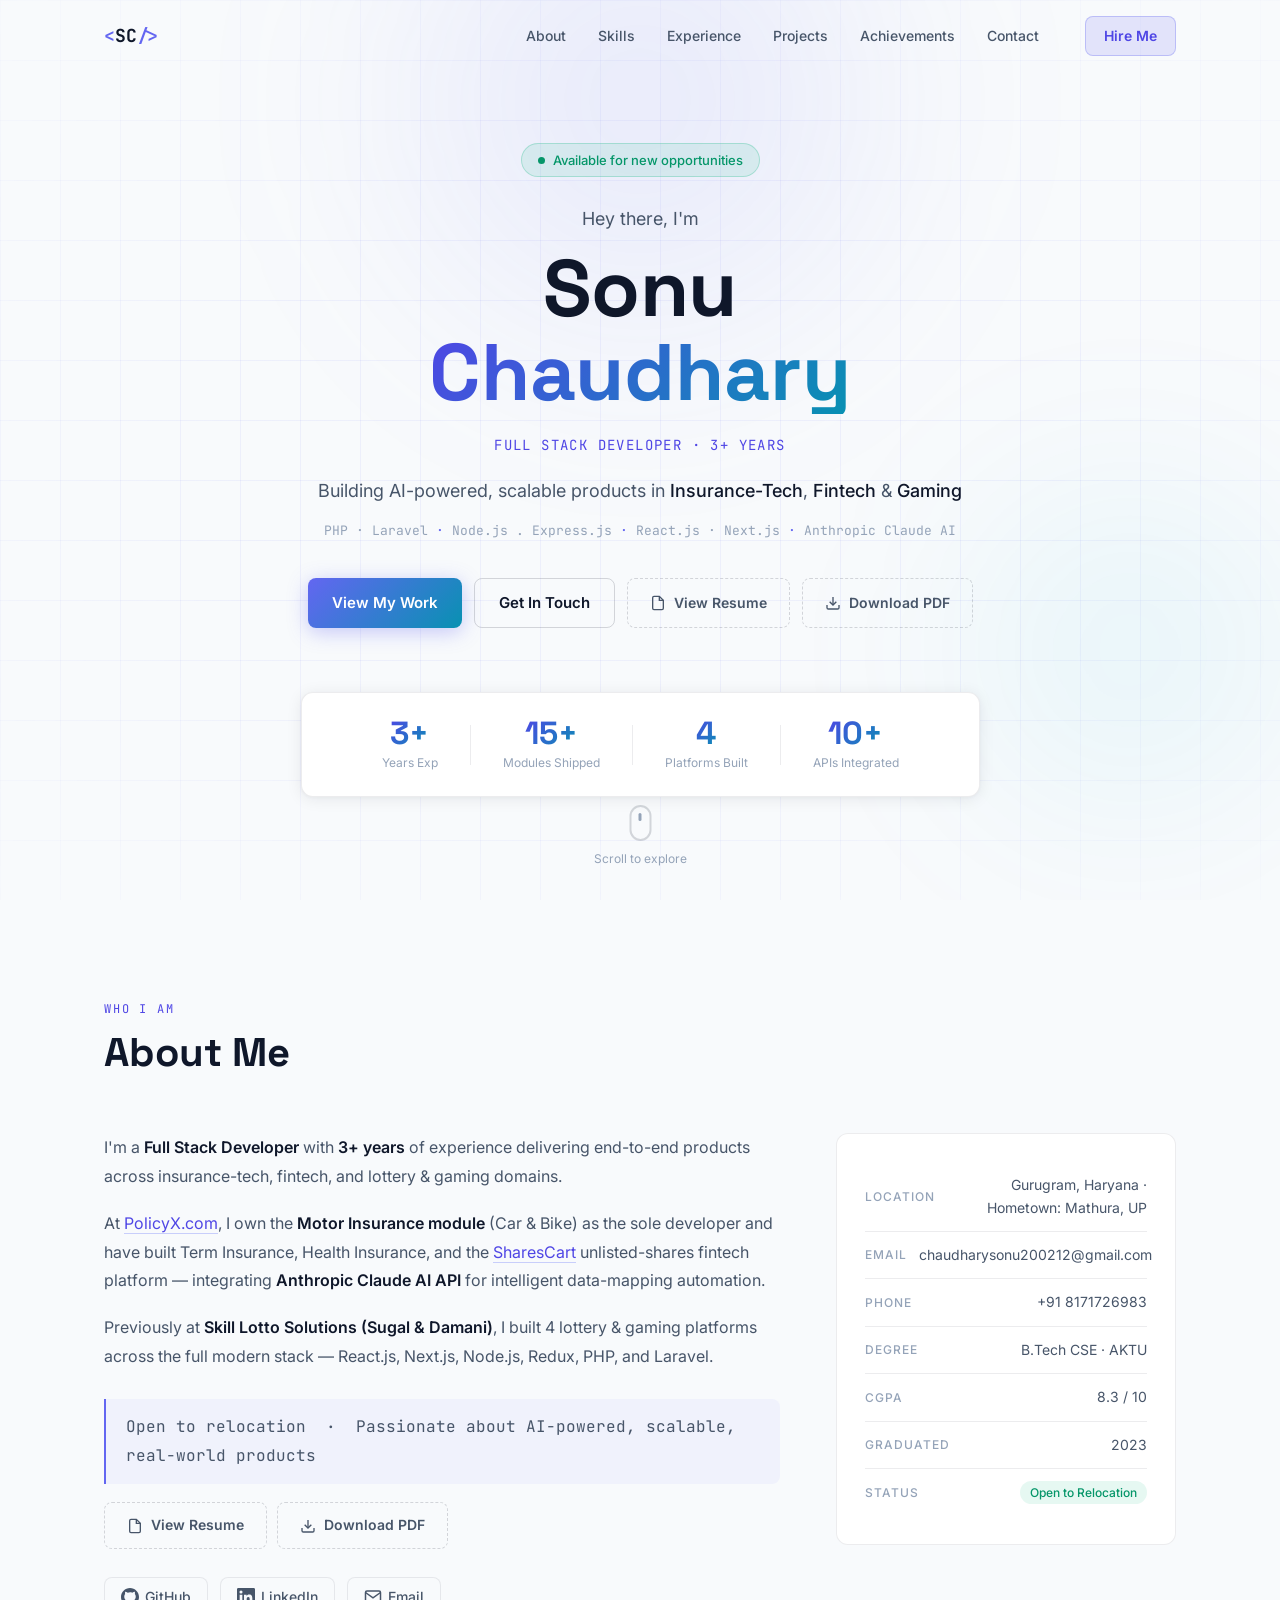
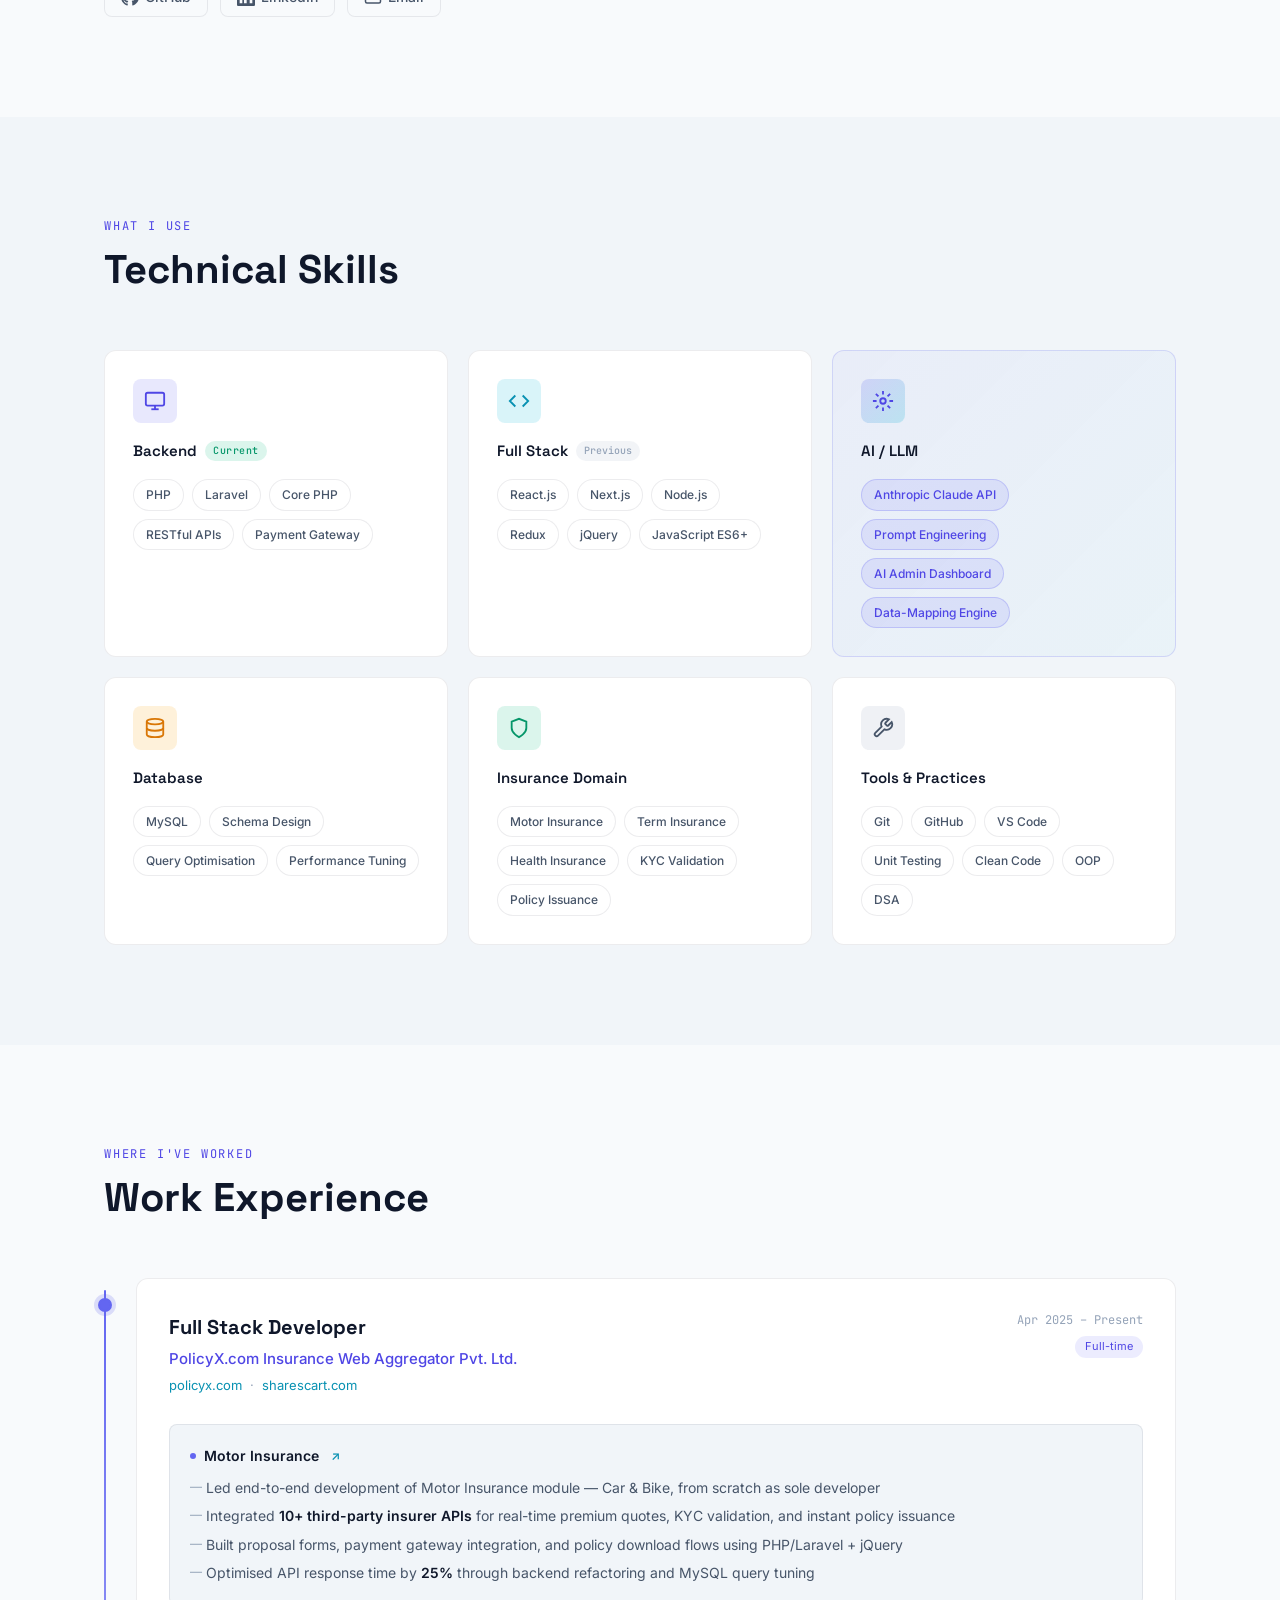
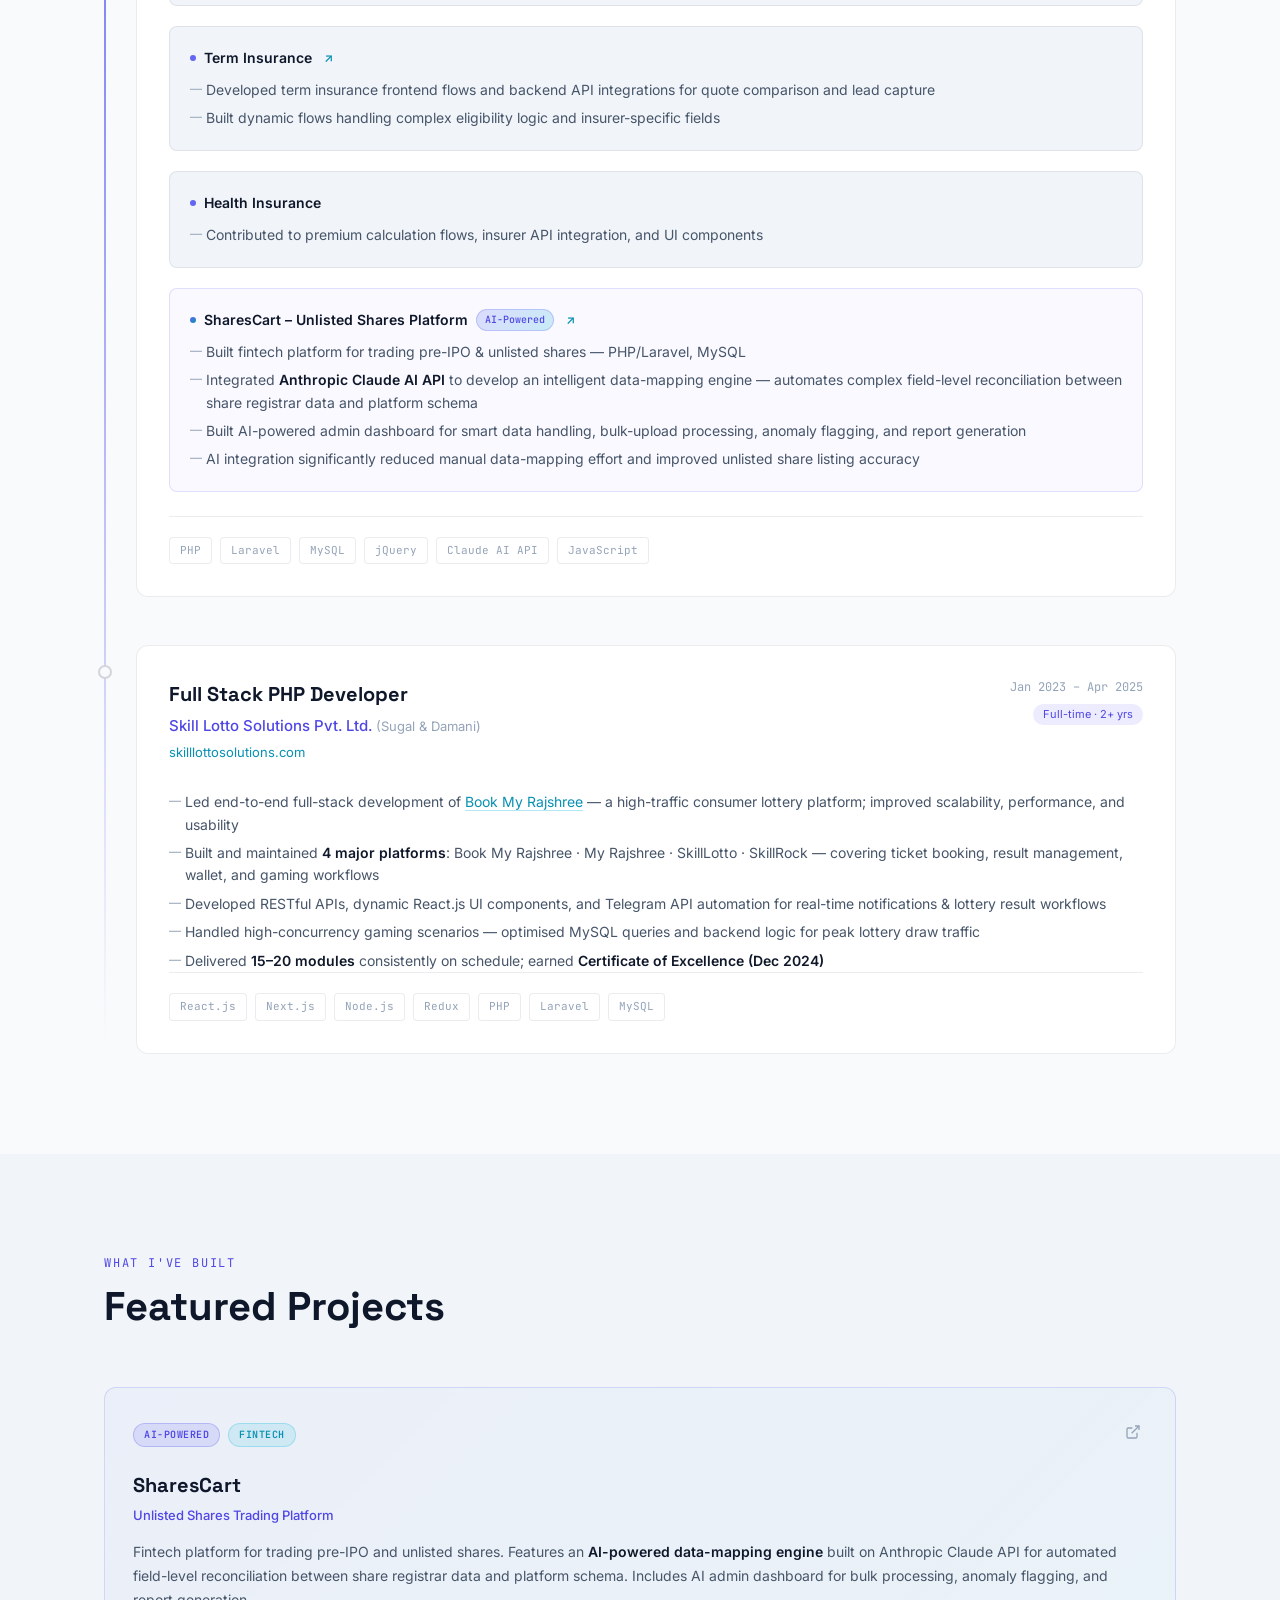
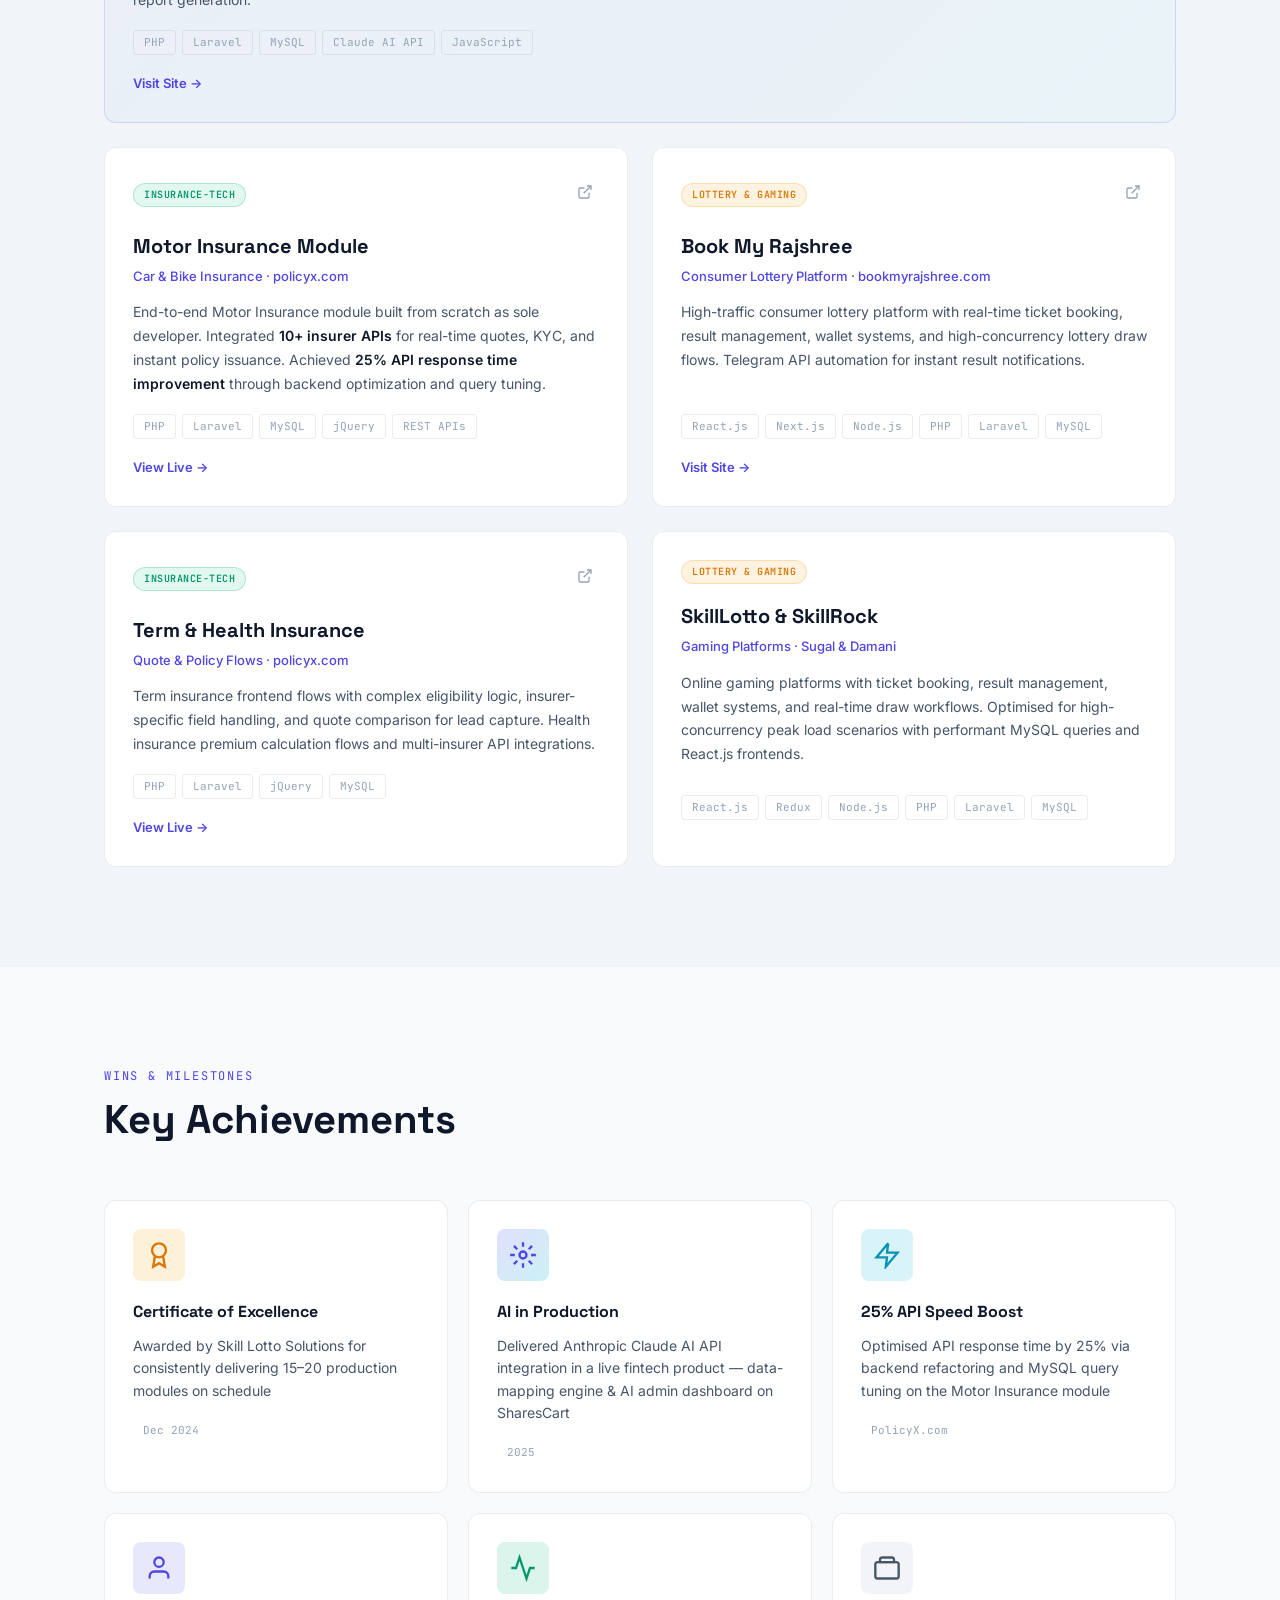
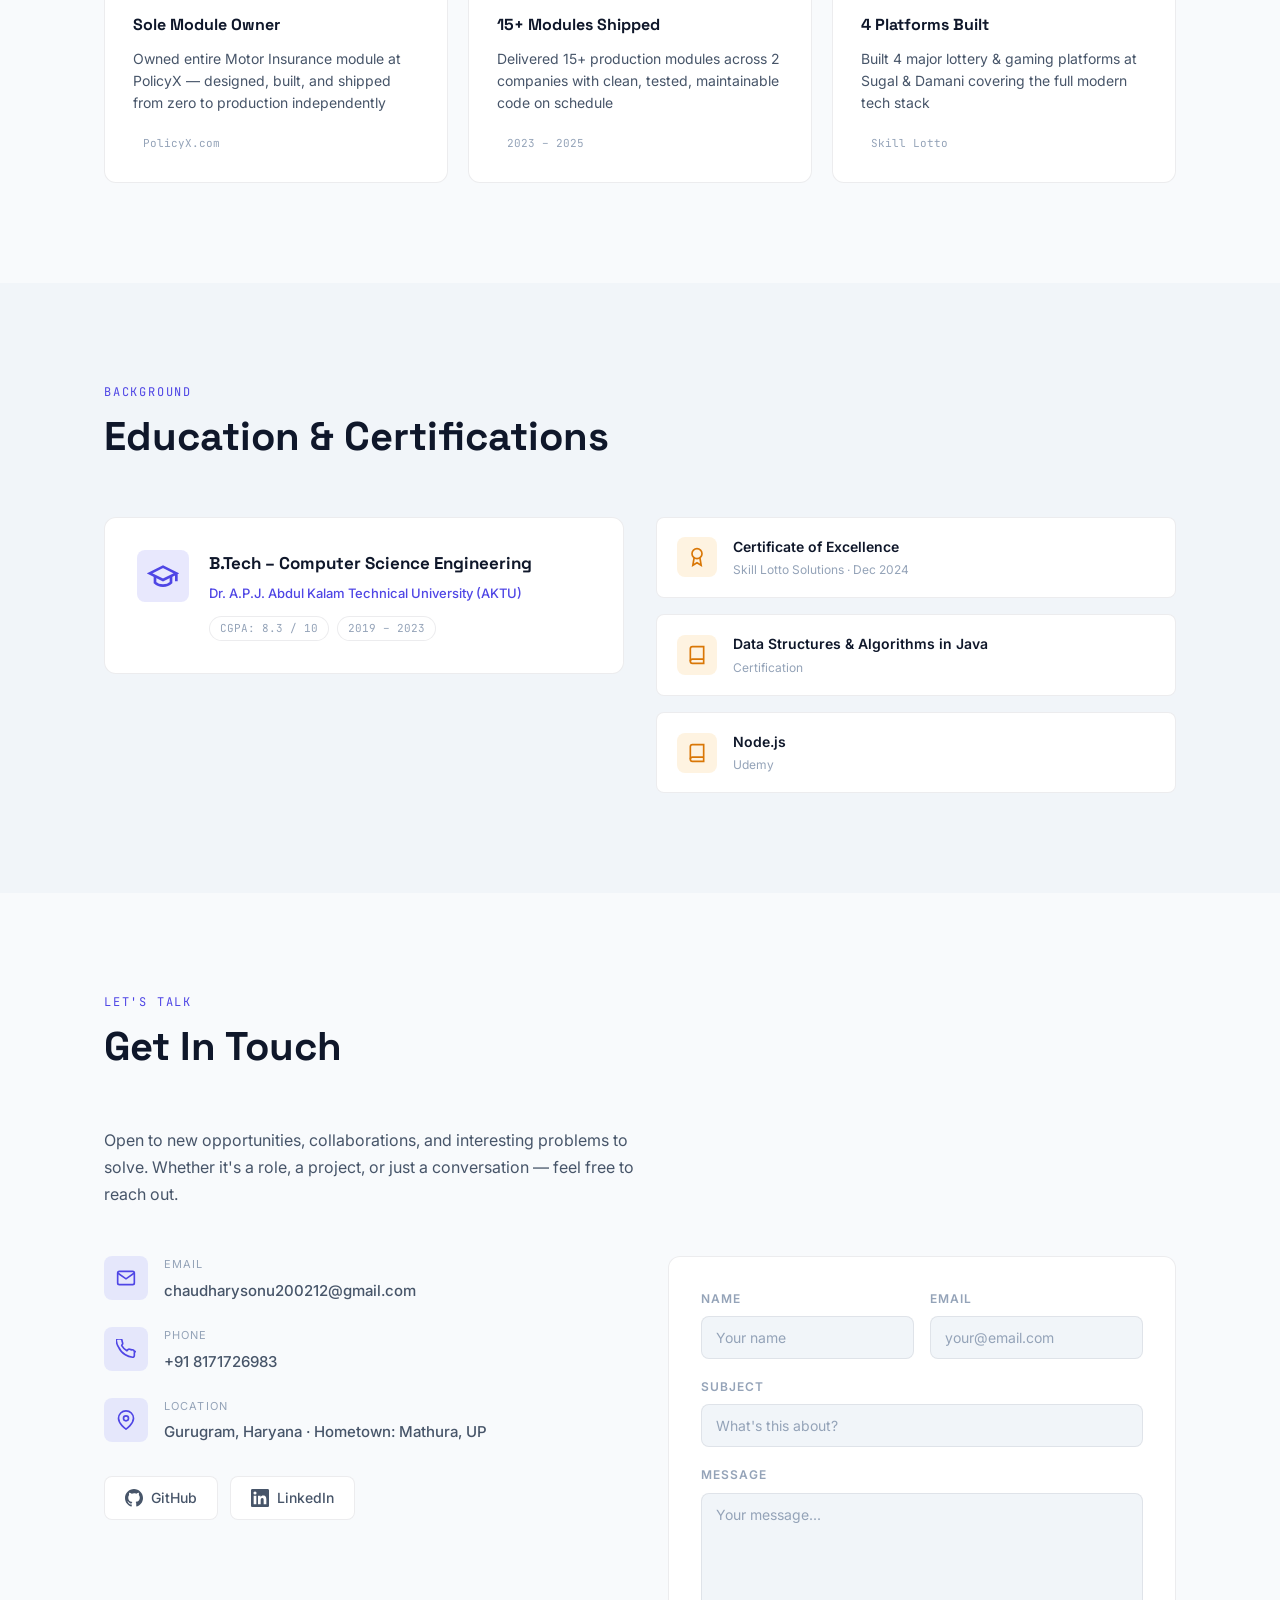
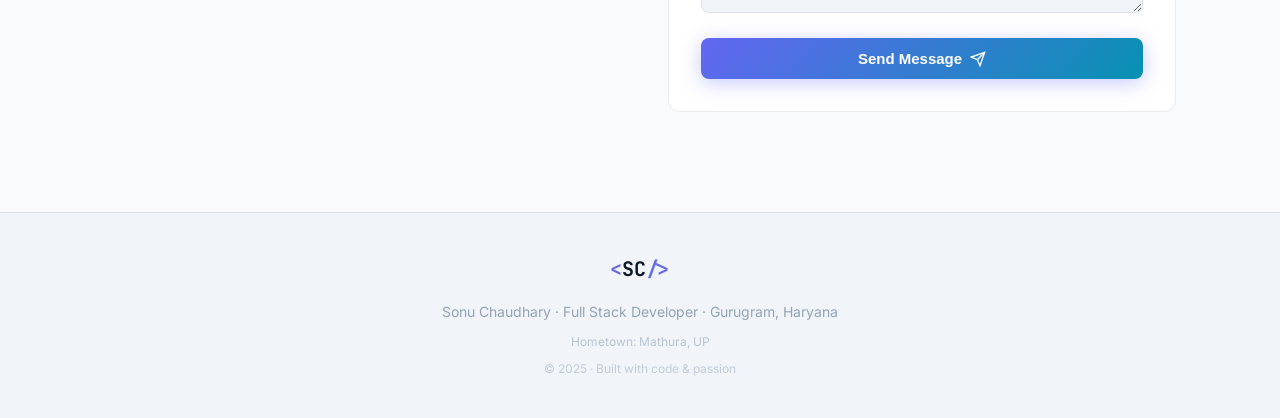
==== commit 8ba3e751: "Add PDF download button with Chrome-generated PDF" ====
--- a/index.html
+++ b/index.html
@@ -68,8 +68,12 @@
         <a href="#projects" class="btn btn-primary">View My Work</a>
         <a href="#contact" class="btn btn-outline">Get In Touch</a>
         <a href="resume.html" target="_blank" class="btn btn-resume">
+          <svg width="16" height="16" viewBox="0 0 24 24" fill="none" stroke="currentColor" stroke-width="2"><path d="M14 2H6a2 2 0 00-2 2v16a2 2 0 002 2h12a2 2 0 002-2V8z"/><polyline points="14 2 14 8 20 8"/></svg>
+          View Resume
+        </a>
+        <a href="Sonu_Chaudhary_Resume_v2.pdf" download="Sonu_Chaudhary_Resume.pdf" class="btn btn-resume">
           <svg width="16" height="16" viewBox="0 0 24 24" fill="none" stroke="currentColor" stroke-width="2"><path d="M21 15v4a2 2 0 01-2 2H5a2 2 0 01-2-2v-4"/><polyline points="7 10 12 15 17 10"/><line x1="12" y1="15" x2="12" y2="3"/></svg>
-          Download Resume
+          Download PDF
         </a>
       </div>
     </div>
@@ -129,10 +133,16 @@
           <p class="about-tagline">
             Open to relocation &nbsp;·&nbsp; Passionate about AI-powered, scalable, real-world products
           </p>
-          <a href="resume.html" target="_blank" class="btn btn-resume btn-resume-about">
-            <svg width="16" height="16" viewBox="0 0 24 24" fill="none" stroke="currentColor" stroke-width="2"><path d="M21 15v4a2 2 0 01-2 2H5a2 2 0 01-2-2v-4"/><polyline points="7 10 12 15 17 10"/><line x1="12" y1="15" x2="12" y2="3"/></svg>
-            Download Resume
-          </a>
+          <div style="display:flex; gap:10px; margin-bottom:20px; flex-wrap:wrap;">
+            <a href="resume.html" target="_blank" class="btn btn-resume">
+              <svg width="16" height="16" viewBox="0 0 24 24" fill="none" stroke="currentColor" stroke-width="2"><path d="M14 2H6a2 2 0 00-2 2v16a2 2 0 002 2h12a2 2 0 002-2V8z"/><polyline points="14 2 14 8 20 8"/></svg>
+              View Resume
+            </a>
+            <a href="Sonu_Chaudhary_Resume_v2.pdf" download="Sonu_Chaudhary_Resume.pdf" class="btn btn-resume">
+              <svg width="16" height="16" viewBox="0 0 24 24" fill="none" stroke="currentColor" stroke-width="2"><path d="M21 15v4a2 2 0 01-2 2H5a2 2 0 01-2-2v-4"/><polyline points="7 10 12 15 17 10"/><line x1="12" y1="15" x2="12" y2="3"/></svg>
+              Download PDF
+            </a>
+          </div>
           <div class="about-social">
             <a href="https://github.com/sonutechgeek" target="_blank" class="social-link">
               <svg width="18" height="18" viewBox="0 0 24 24" fill="currentColor"><path d="M12 0C5.374 0 0 5.373 0 12c0 5.302 3.438 9.8 8.207 11.387.599.111.793-.261.793-.577v-2.234c-3.338.726-4.033-1.416-4.033-1.416-.546-1.387-1.333-1.756-1.333-1.756-1.089-.745.083-.729.083-.729 1.205.084 1.839 1.237 1.839 1.237 1.07 1.834 2.807 1.304 3.492.997.107-.775.418-1.305.762-1.604-2.665-.305-5.467-1.334-5.467-5.931 0-1.311.469-2.381 1.236-3.221-.124-.303-.535-1.524.117-3.176 0 0 1.008-.322 3.301 1.23A11.509 11.509 0 0112 5.803c1.02.005 2.047.138 3.006.404 2.291-1.552 3.297-1.23 3.297-1.23.653 1.653.242 2.874.118 3.176.77.84 1.235 1.911 1.235 3.221 0 4.609-2.807 5.624-5.479 5.921.43.372.823 1.102.823 2.222v3.293c0 .319.192.694.801.576C20.566 21.797 24 17.3 24 12c0-6.627-5.373-12-12-12z"/></svg>
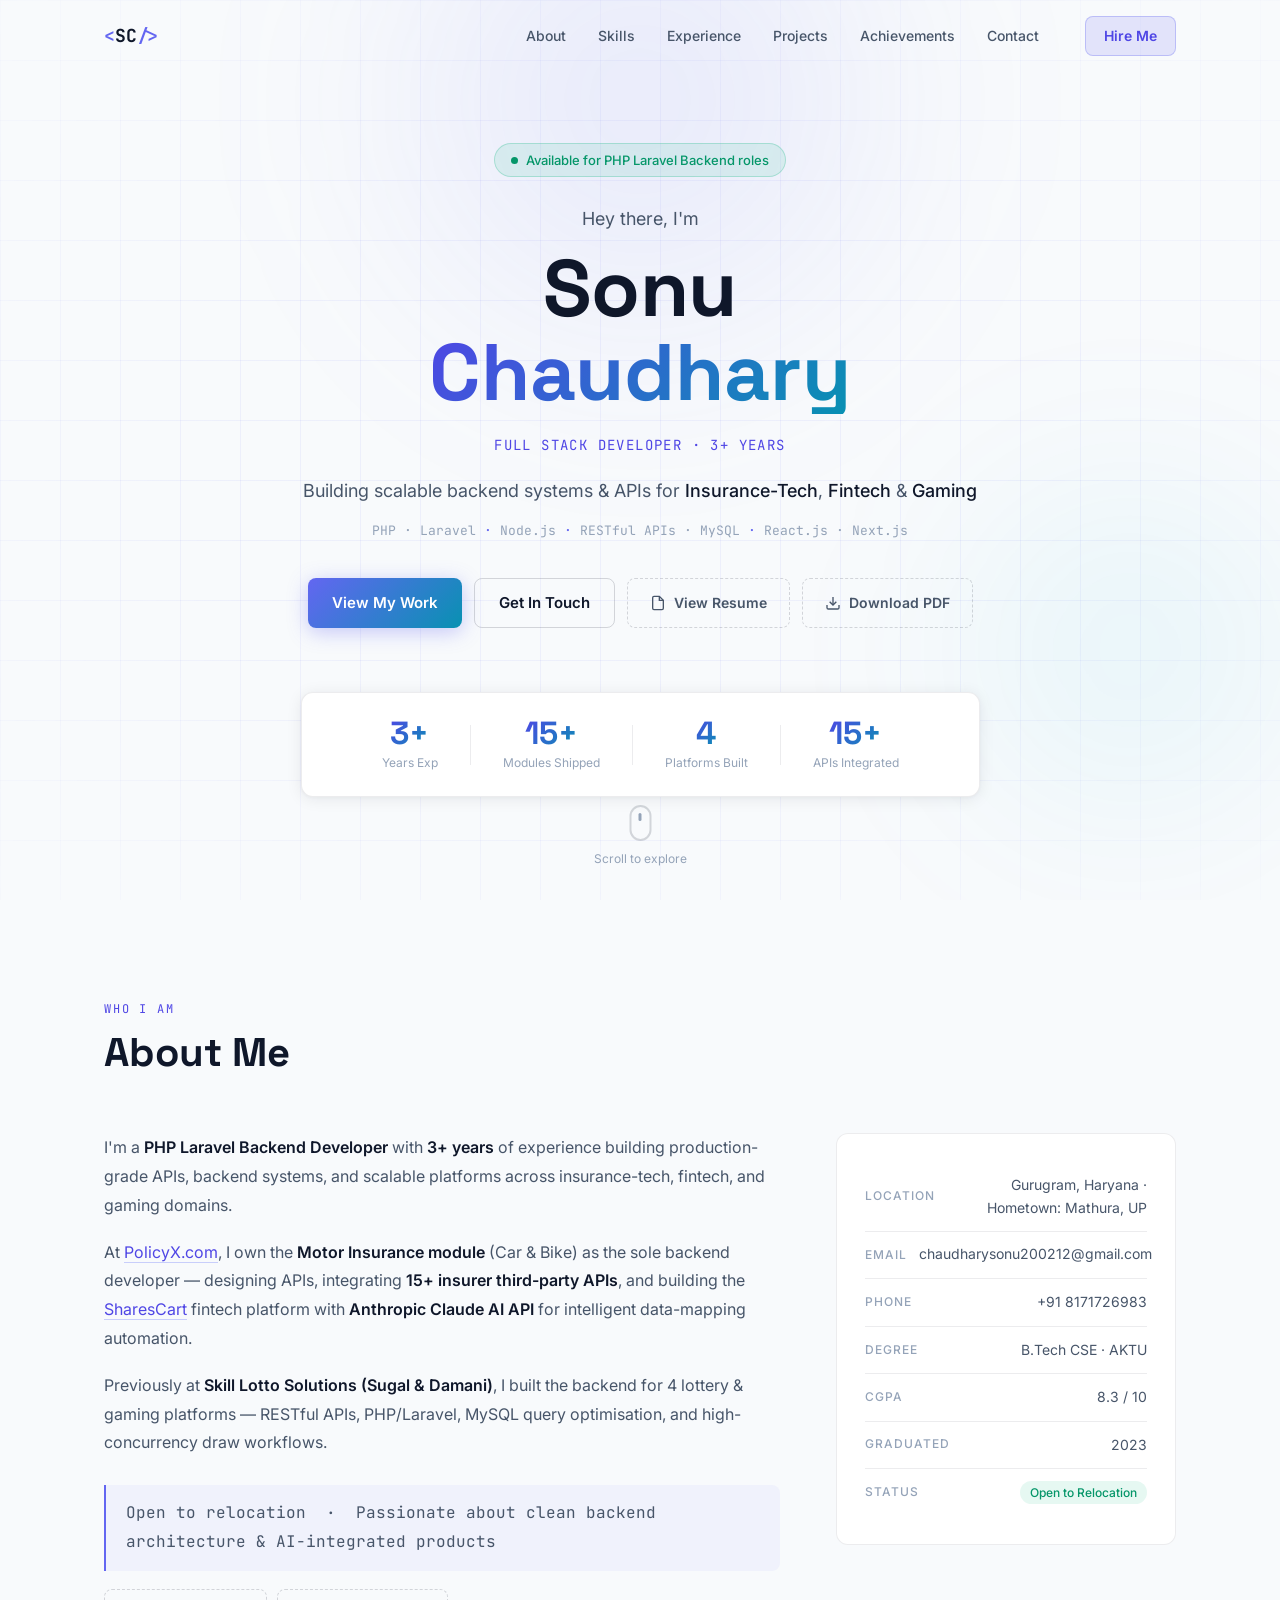
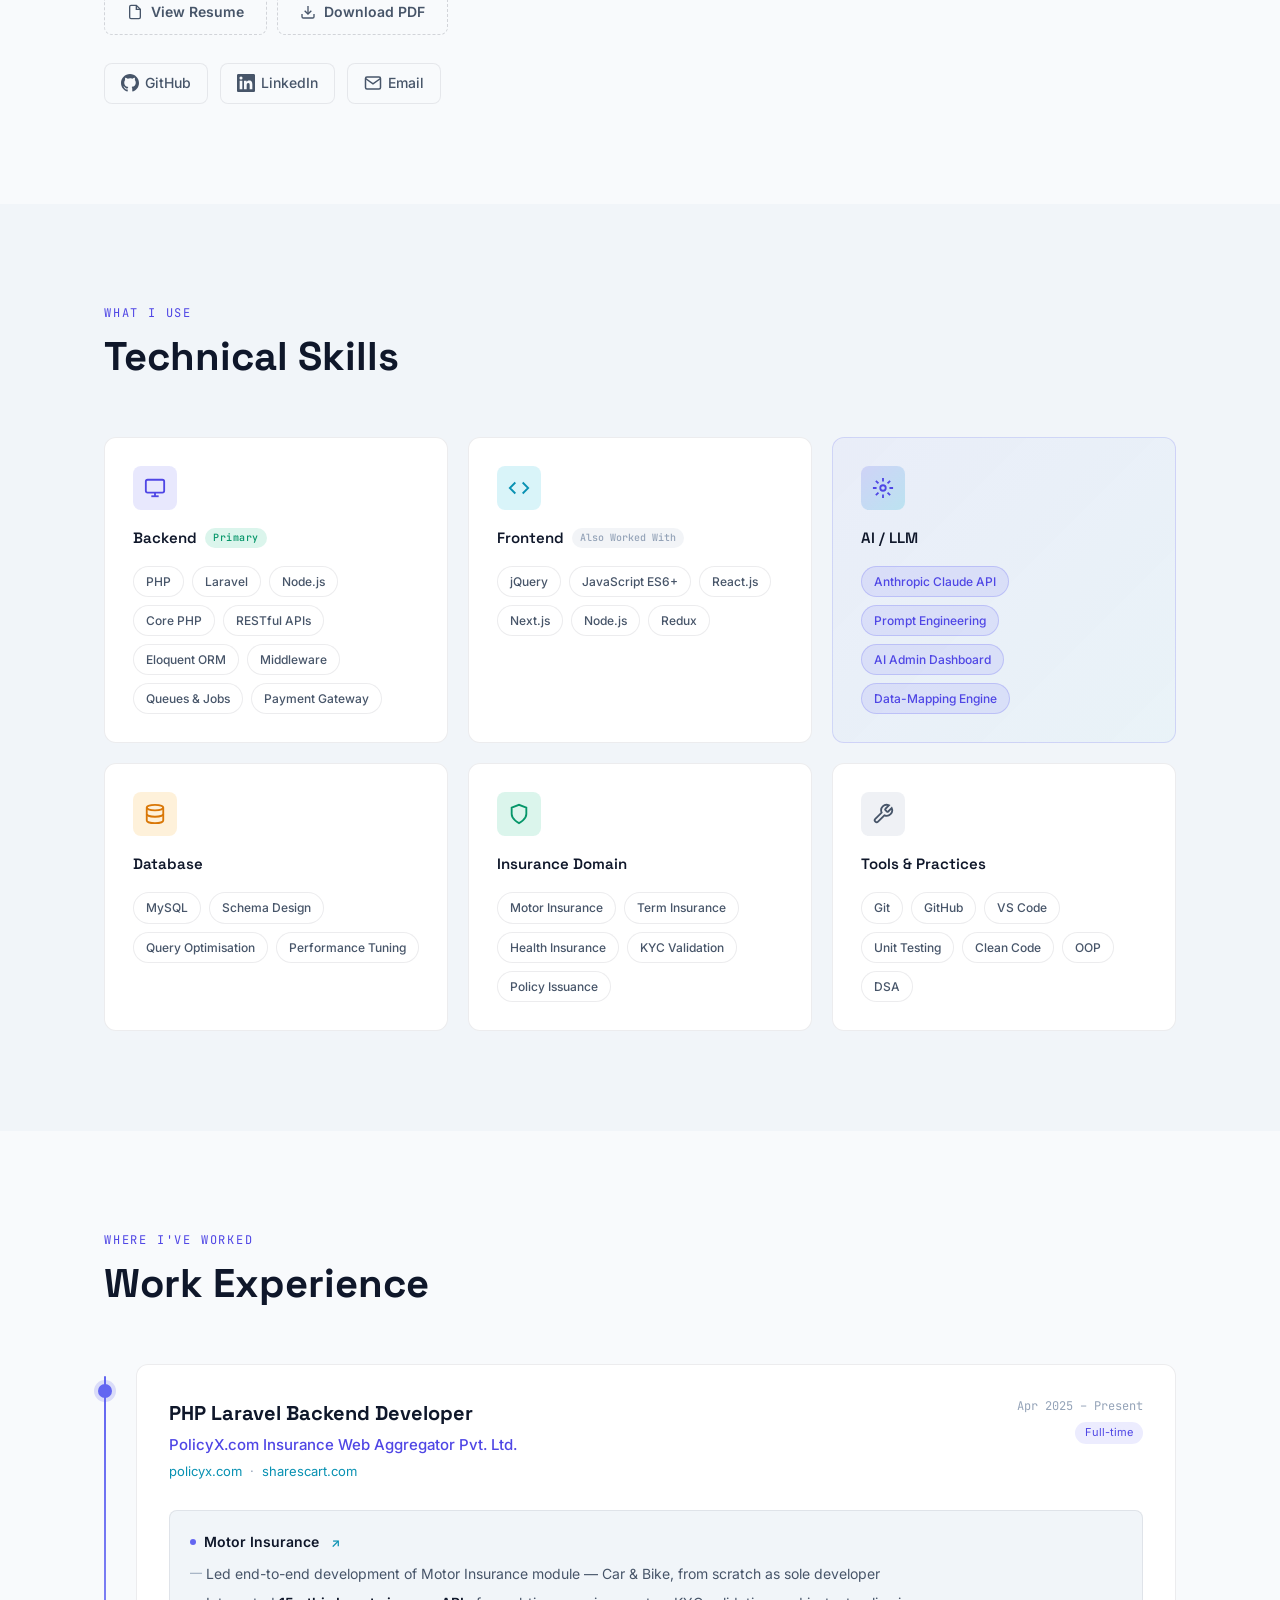
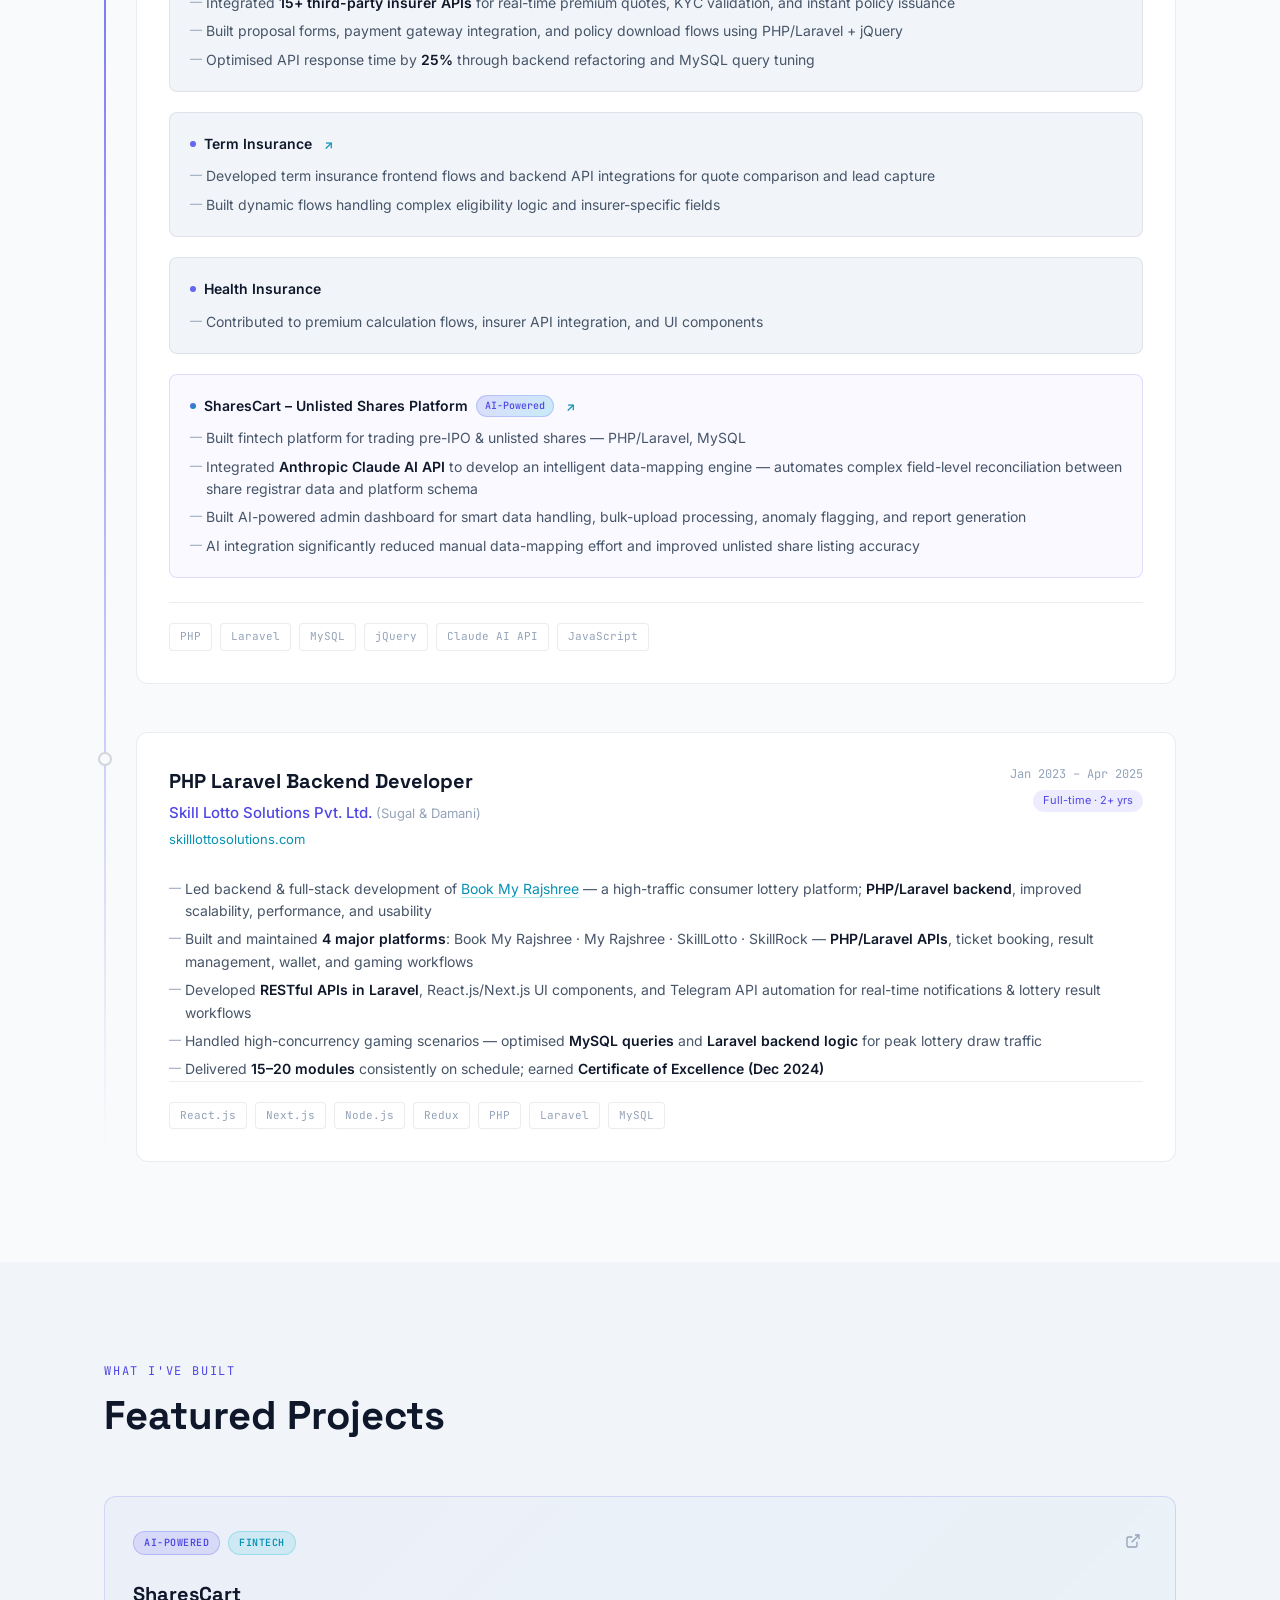
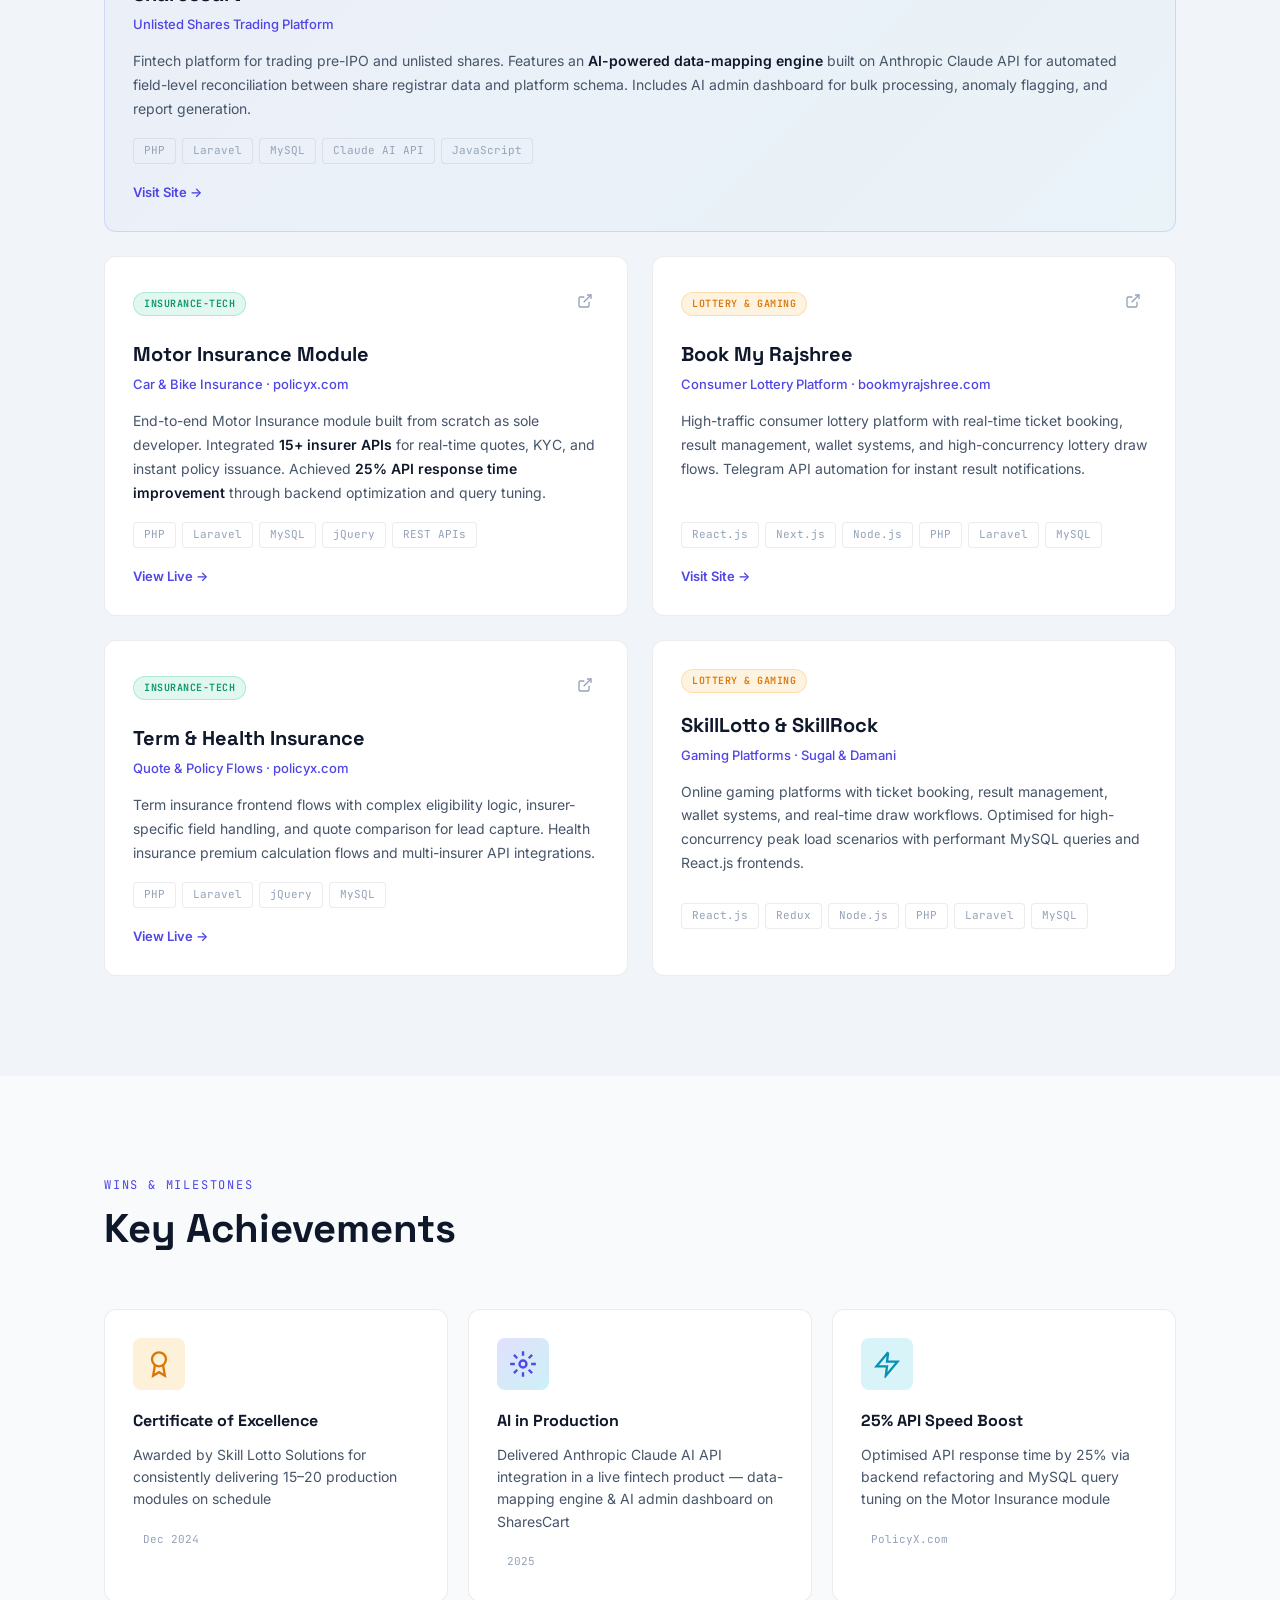
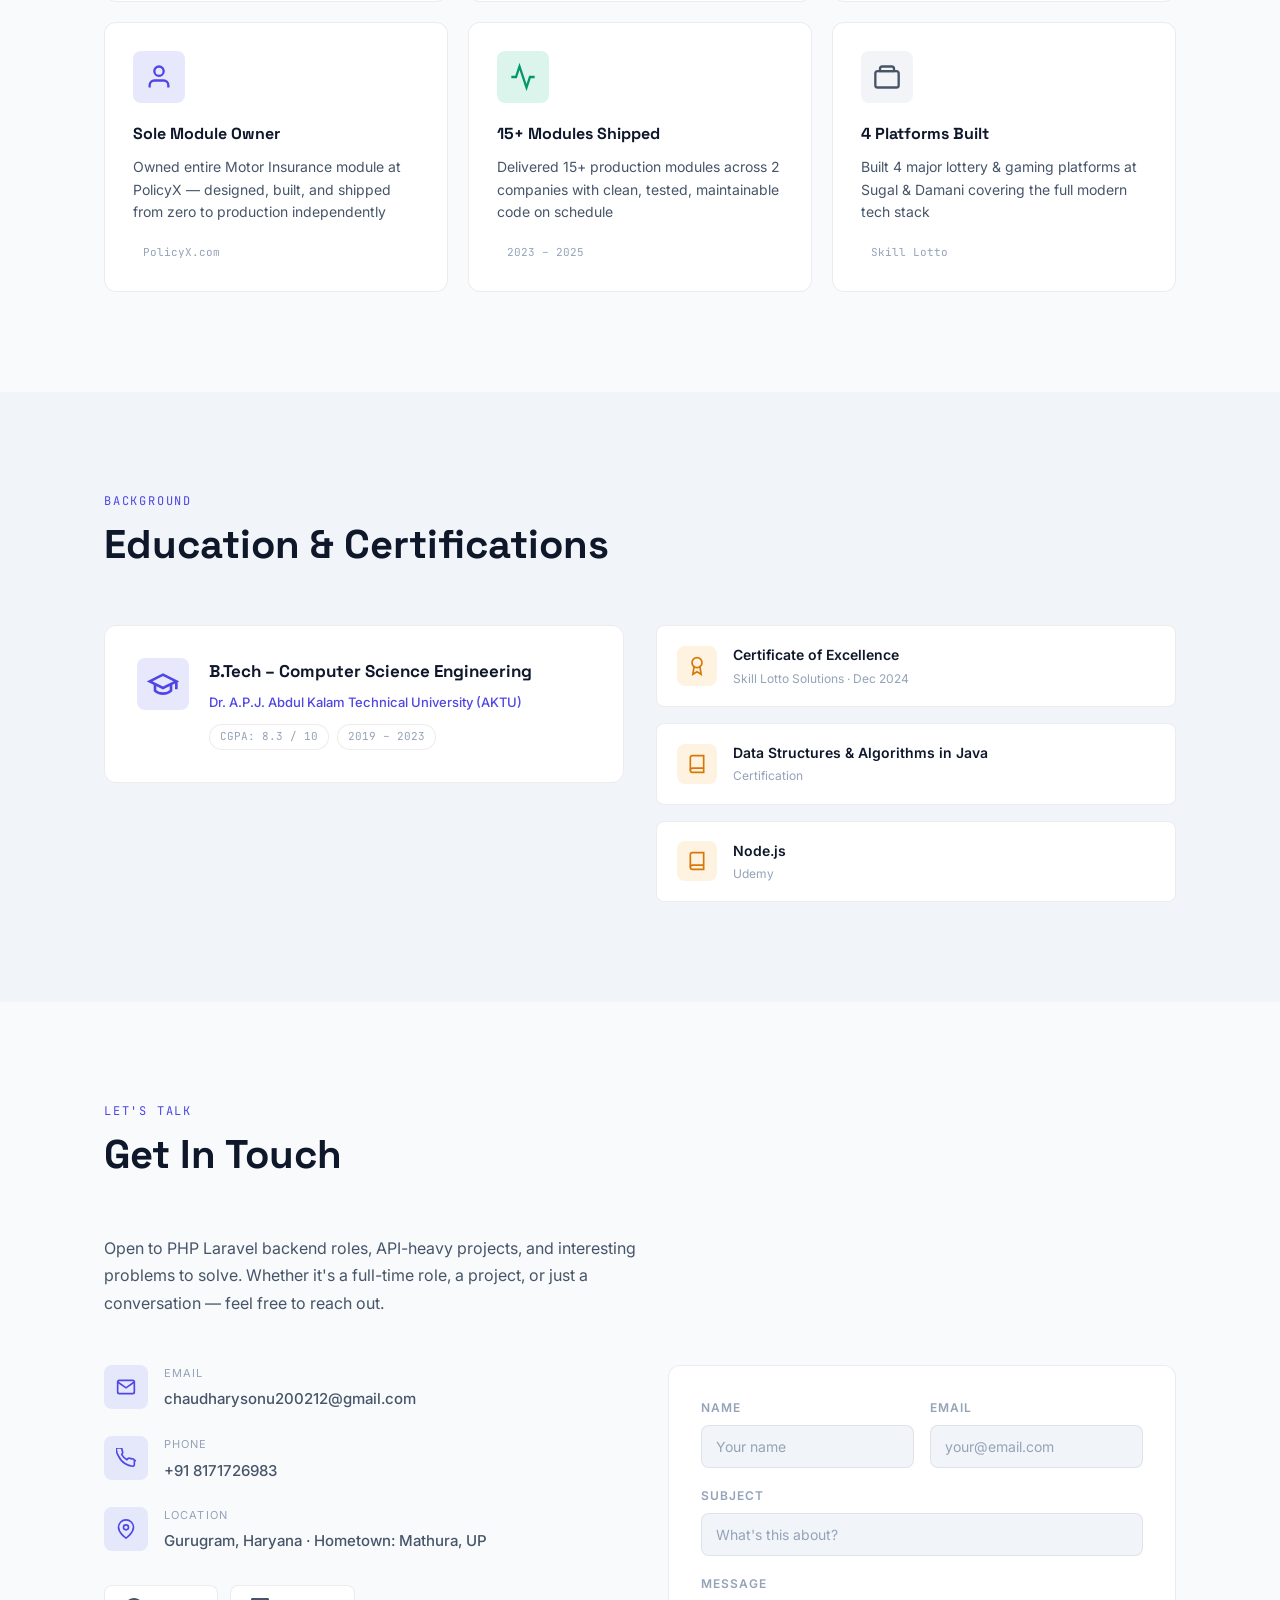
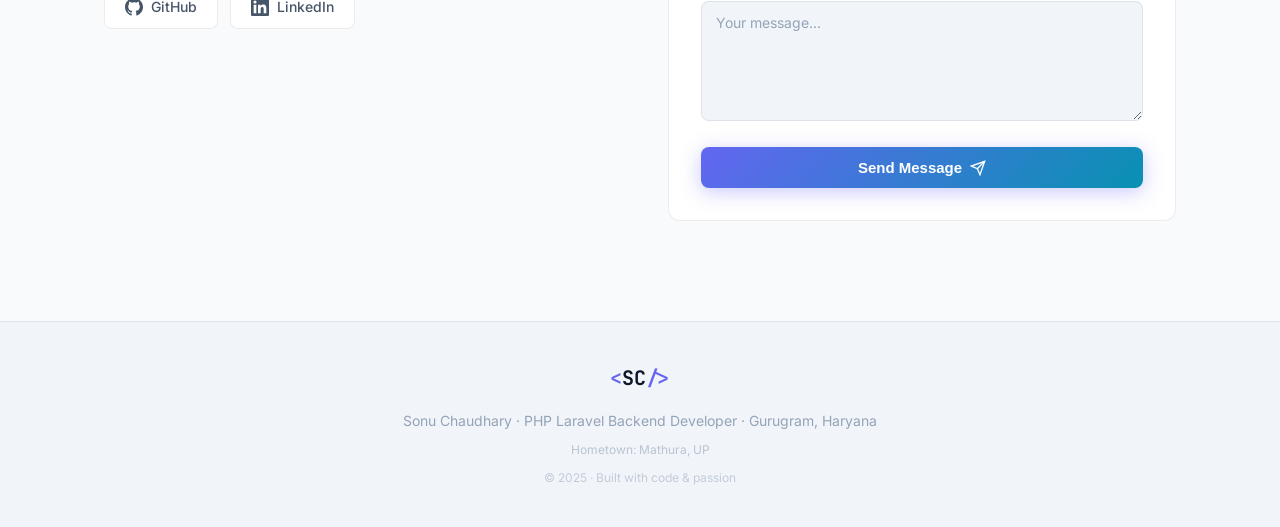
==== commit 44405fd9: "Rebrand portfolio and resume from Full Stack to PHP Laravel Backend Developer - Updated title, hero," ====
--- a/index.html
+++ b/index.html
@@ -3,8 +3,8 @@
 <head>
   <meta charset="UTF-8">
   <meta name="viewport" content="width=device-width, initial-scale=1.0">
-  <title>Sonu Chaudhary — Full Stack Developer</title>
-  <meta name="description" content="Full Stack Developer with 3+ years in Insurance-Tech & AI-Integrated Products. PHP/Laravel, React.js, Anthropic Claude AI API.">
+  <title>Sonu Chaudhary — PHP Laravel Backend Developer</title>
+  <meta name="description" content="PHP Laravel Backend Developer with 3+ years building scalable APIs, Insurance-Tech platforms, and AI-integrated products. Expert in Laravel, MySQL, RESTful APIs.">
   <link rel="preconnect" href="https://fonts.googleapis.com">
   <link rel="preconnect" href="https://fonts.gstatic.com" crossorigin>
   <link href="https://fonts.googleapis.com/css2?family=Inter:wght@300;400;500;600;700;800&family=Space+Grotesk:wght@400;500;600;700&family=JetBrains+Mono:wght@400;500&display=swap" rel="stylesheet">
@@ -41,16 +41,16 @@
     <div class="hero-content" data-aos="fade-up">
       <div class="hero-badge">
         <span class="badge-dot"></span>
-        Available for new opportunities
+        Available for PHP Laravel Backend roles
       </div>
       <p class="hero-greeting">Hey there, I'm</p>
       <h1 class="hero-name">
         <span class="name-line">Sonu</span>
         <span class="name-line gradient-text">Chaudhary</span>
       </h1>
-      <p class="hero-title">Full Stack Developer · 3+ Years</p>
+      <p class="hero-title">PHP Laravel Backend Developer · 3+ Years</p>
       <p class="hero-sub">
-        Building AI-powered, scalable products in
+        Building scalable backend systems &amp; APIs for
         <span class="highlight">Insurance-Tech</span>,
         <span class="highlight">Fintech</span> &
         <span class="highlight">Gaming</span>
@@ -58,11 +58,11 @@
       <div class="hero-tech-row">
         <span>PHP · Laravel</span>
         <span class="dot-sep">·</span>
-        <span>Node.js . Express.js</span>
+        <span>Node.js</span>
+        <span class="dot-sep">·</span>
+        <span>RESTful APIs · MySQL</span>
         <span class="dot-sep">·</span>
         <span>React.js · Next.js</span>
-        <span class="dot-sep">·</span>
-        <span>Anthropic Claude AI</span>
       </div>
       <div class="hero-cta">
         <a href="#projects" class="btn btn-primary">View My Work</a>
@@ -71,7 +71,7 @@
           <svg width="16" height="16" viewBox="0 0 24 24" fill="none" stroke="currentColor" stroke-width="2"><path d="M14 2H6a2 2 0 00-2 2v16a2 2 0 002 2h12a2 2 0 002-2V8z"/><polyline points="14 2 14 8 20 8"/></svg>
           View Resume
         </a>
-        <a href="Sonu_Chaudhary_Resume_v2.pdf" download="Sonu_Chaudhary_Resume.pdf" class="btn btn-resume">
+        <a href="Sonu_Chaudhary_Resume.pdf" download="Sonu_Chaudhary_Resume.pdf" class="btn btn-resume">
           <svg width="16" height="16" viewBox="0 0 24 24" fill="none" stroke="currentColor" stroke-width="2"><path d="M21 15v4a2 2 0 01-2 2H5a2 2 0 01-2-2v-4"/><polyline points="7 10 12 15 17 10"/><line x1="12" y1="15" x2="12" y2="3"/></svg>
           Download PDF
         </a>
@@ -94,7 +94,7 @@
       </div>
       <div class="stat-divider"></div>
       <div class="hero-stat">
-        <span class="stat-num">10+</span>
+        <span class="stat-num">15+</span>
         <span class="stat-label">APIs Integrated</span>
       </div>
     </div>
@@ -114,31 +114,30 @@
       <div class="about-grid">
         <div class="about-text" data-aos="fade-right">
           <p>
-            I'm a <strong>Full Stack Developer</strong> with <strong>3+ years</strong> of experience
-            delivering end-to-end products across insurance-tech, fintech, and lottery &amp; gaming domains.
+            I'm a <strong>PHP Laravel Backend Developer</strong> with <strong>3+ years</strong> of experience
+            building production-grade APIs, backend systems, and scalable platforms across insurance-tech, fintech, and gaming domains.
           </p>
           <p>
             At <a href="https://policyx.com" target="_blank" class="inline-link">PolicyX.com</a>,
-            I own the <strong>Motor Insurance module</strong> (Car &amp; Bike) as the sole developer and have built
-            Term Insurance, Health Insurance, and the
+            I own the <strong>Motor Insurance module</strong> (Car &amp; Bike) as the sole backend developer —
+            designing APIs, integrating <strong>15+ insurer third-party APIs</strong>, and building the
             <a href="https://sharescart.com" target="_blank" class="inline-link">SharesCart</a>
-            unlisted-shares fintech platform — integrating <strong>Anthropic Claude AI API</strong>
-            for intelligent data-mapping automation.
+            fintech platform with <strong>Anthropic Claude AI API</strong> for intelligent data-mapping automation.
           </p>
           <p>
-            Previously at <strong>Skill Lotto Solutions (Sugal &amp; Damani)</strong>, I built
-            4 lottery &amp; gaming platforms across the full modern stack — React.js, Next.js,
-            Node.js, Redux, PHP, and Laravel.
+            Previously at <strong>Skill Lotto Solutions (Sugal &amp; Damani)</strong>, I built the backend for
+            4 lottery &amp; gaming platforms — RESTful APIs, PHP/Laravel, MySQL query optimisation,
+            and high-concurrency draw workflows.
           </p>
           <p class="about-tagline">
-            Open to relocation &nbsp;·&nbsp; Passionate about AI-powered, scalable, real-world products
+            Open to relocation &nbsp;·&nbsp; Passionate about clean backend architecture &amp; AI-integrated products
           </p>
           <div style="display:flex; gap:10px; margin-bottom:20px; flex-wrap:wrap;">
             <a href="resume.html" target="_blank" class="btn btn-resume">
               <svg width="16" height="16" viewBox="0 0 24 24" fill="none" stroke="currentColor" stroke-width="2"><path d="M14 2H6a2 2 0 00-2 2v16a2 2 0 002 2h12a2 2 0 002-2V8z"/><polyline points="14 2 14 8 20 8"/></svg>
               View Resume
             </a>
-            <a href="Sonu_Chaudhary_Resume_v2.pdf" download="Sonu_Chaudhary_Resume.pdf" class="btn btn-resume">
+            <a href="Sonu_Chaudhary_Resume.pdf" download="Sonu_Chaudhary_Resume.pdf" class="btn btn-resume">
               <svg width="16" height="16" viewBox="0 0 24 24" fill="none" stroke="currentColor" stroke-width="2"><path d="M21 15v4a2 2 0 01-2 2H5a2 2 0 01-2-2v-4"/><polyline points="7 10 12 15 17 10"/><line x1="12" y1="15" x2="12" y2="3"/></svg>
               Download PDF
             </a>
@@ -203,12 +202,16 @@
           <div class="skill-card-icon backend-icon">
             <svg width="22" height="22" viewBox="0 0 24 24" fill="none" stroke="currentColor" stroke-width="2"><rect x="2" y="3" width="20" height="14" rx="2"/><line x1="8" y1="21" x2="16" y2="21"/><line x1="12" y1="17" x2="12" y2="21"/></svg>
           </div>
-          <h3 class="skill-cat">Backend <span class="current-badge">Current</span></h3>
+          <h3 class="skill-cat">Backend <span class="current-badge">Primary</span></h3>
           <div class="skill-tags">
             <span class="tag">PHP</span>
             <span class="tag">Laravel</span>
+            <span class="tag">Node.js</span>
             <span class="tag">Core PHP</span>
             <span class="tag">RESTful APIs</span>
+            <span class="tag">Eloquent ORM</span>
+            <span class="tag">Middleware</span>
+            <span class="tag">Queues & Jobs</span>
             <span class="tag">Payment Gateway</span>
           </div>
         </div>
@@ -217,14 +220,14 @@
           <div class="skill-card-icon fullstack-icon">
             <svg width="22" height="22" viewBox="0 0 24 24" fill="none" stroke="currentColor" stroke-width="2"><polyline points="16 18 22 12 16 6"/><polyline points="8 6 2 12 8 18"/></svg>
           </div>
-          <h3 class="skill-cat">Full Stack <span class="prev-badge">Previous</span></h3>
+          <h3 class="skill-cat">Frontend <span class="prev-badge">Also Worked With</span></h3>
           <div class="skill-tags">
+            <span class="tag">jQuery</span>
+            <span class="tag">JavaScript ES6+</span>
             <span class="tag">React.js</span>
             <span class="tag">Next.js</span>
             <span class="tag">Node.js</span>
             <span class="tag">Redux</span>
-            <span class="tag">jQuery</span>
-            <span class="tag">JavaScript ES6+</span>
           </div>
         </div>
 
@@ -303,7 +306,7 @@
           <div class="timeline-body">
             <div class="job-header">
               <div class="job-info">
-                <h3 class="job-title">Full Stack Developer</h3>
+                <h3 class="job-title">PHP Laravel Backend Developer</h3>
                 <p class="job-company">PolicyX.com Insurance Web Aggregator Pvt. Ltd.</p>
                 <p class="job-urls">
                   <a href="https://policyx.com" target="_blank">policyx.com</a>
@@ -327,7 +330,7 @@
                 </h4>
                 <ul class="module-list">
                   <li>Led end-to-end development of Motor Insurance module — Car &amp; Bike, from scratch as sole developer</li>
-                  <li>Integrated <strong>10+ third-party insurer APIs</strong> for real-time premium quotes, KYC validation, and instant policy issuance</li>
+                  <li>Integrated <strong>15+ third-party insurer APIs</strong> for real-time premium quotes, KYC validation, and instant policy issuance</li>
                   <li>Built proposal forms, payment gateway integration, and policy download flows using PHP/Laravel + jQuery</li>
                   <li>Optimised API response time by <strong>25%</strong> through backend refactoring and MySQL query tuning</li>
                 </ul>
@@ -387,7 +390,7 @@
           <div class="timeline-body">
             <div class="job-header">
               <div class="job-info">
-                <h3 class="job-title">Full Stack PHP Developer</h3>
+                <h3 class="job-title">PHP Laravel Backend Developer</h3>
                 <p class="job-company">Skill Lotto Solutions Pvt. Ltd. <span class="company-note">(Sugal &amp; Damani)</span></p>
                 <p class="job-urls">
                   <a href="https://skilllottosolutions.com" target="_blank">skilllottosolutions.com</a>
@@ -399,10 +402,10 @@
               </div>
             </div>
             <ul class="job-bullets">
-              <li>Led end-to-end full-stack development of <a href="https://bookmyrajshree.com" target="_blank">Book My Rajshree</a> — a high-traffic consumer lottery platform; improved scalability, performance, and usability</li>
-              <li>Built and maintained <strong>4 major platforms</strong>: Book My Rajshree · My Rajshree · SkillLotto · SkillRock — covering ticket booking, result management, wallet, and gaming workflows</li>
-              <li>Developed RESTful APIs, dynamic React.js UI components, and Telegram API automation for real-time notifications &amp; lottery result workflows</li>
-              <li>Handled high-concurrency gaming scenarios — optimised MySQL queries and backend logic for peak lottery draw traffic</li>
+              <li>Led backend &amp; full-stack development of <a href="https://bookmyrajshree.com" target="_blank">Book My Rajshree</a> — a high-traffic consumer lottery platform; <strong>PHP/Laravel backend</strong>, improved scalability, performance, and usability</li>
+              <li>Built and maintained <strong>4 major platforms</strong>: Book My Rajshree · My Rajshree · SkillLotto · SkillRock — <strong>PHP/Laravel APIs</strong>, ticket booking, result management, wallet, and gaming workflows</li>
+              <li>Developed <strong>RESTful APIs in Laravel</strong>, React.js/Next.js UI components, and Telegram API automation for real-time notifications &amp; lottery result workflows</li>
+              <li>Handled high-concurrency gaming scenarios — optimised <strong>MySQL queries</strong> and <strong>Laravel backend logic</strong> for peak lottery draw traffic</li>
               <li>Delivered <strong>15–20 modules</strong> consistently on schedule; earned <strong>Certificate of Excellence (Dec 2024)</strong></li>
             </ul>
             <div class="job-tech-stack">
@@ -463,7 +466,7 @@
           <p class="project-sub">Car & Bike Insurance · policyx.com</p>
           <p class="project-desc">
             End-to-end Motor Insurance module built from scratch as sole developer.
-            Integrated <strong>10+ insurer APIs</strong> for real-time quotes, KYC, and instant
+            Integrated <strong>15+ insurer APIs</strong> for real-time quotes, KYC, and instant
             policy issuance. Achieved <strong>25% API response time improvement</strong> through
             backend optimization and query tuning.
           </p>
@@ -671,8 +674,8 @@
       <div class="section-label">Let's Talk</div>
       <h2 class="section-title">Get In Touch</h2>
       <p class="contact-intro">
-        Open to new opportunities, collaborations, and interesting problems to solve.
-        Whether it's a role, a project, or just a conversation — feel free to reach out.
+        Open to PHP Laravel backend roles, API-heavy projects, and interesting problems to solve.
+        Whether it's a full-time role, a project, or just a conversation — feel free to reach out.
       </p>
       <div class="contact-grid">
 
@@ -752,7 +755,7 @@
         <a href="#home" class="footer-logo">
           <span class="logo-bracket">&lt;</span>SC<span class="logo-bracket">/&gt;</span>
         </a>
-        <p class="footer-text">Sonu Chaudhary · Full Stack Developer · Gurugram, Haryana</p>
+        <p class="footer-text">Sonu Chaudhary · PHP Laravel Backend Developer · Gurugram, Haryana</p>
         <p class="footer-text" style="font-size:12px; opacity:0.6;">Hometown: Mathura, UP</p>
         <p class="footer-copy">© 2025 · Built with code &amp; passion</p>
       </div>
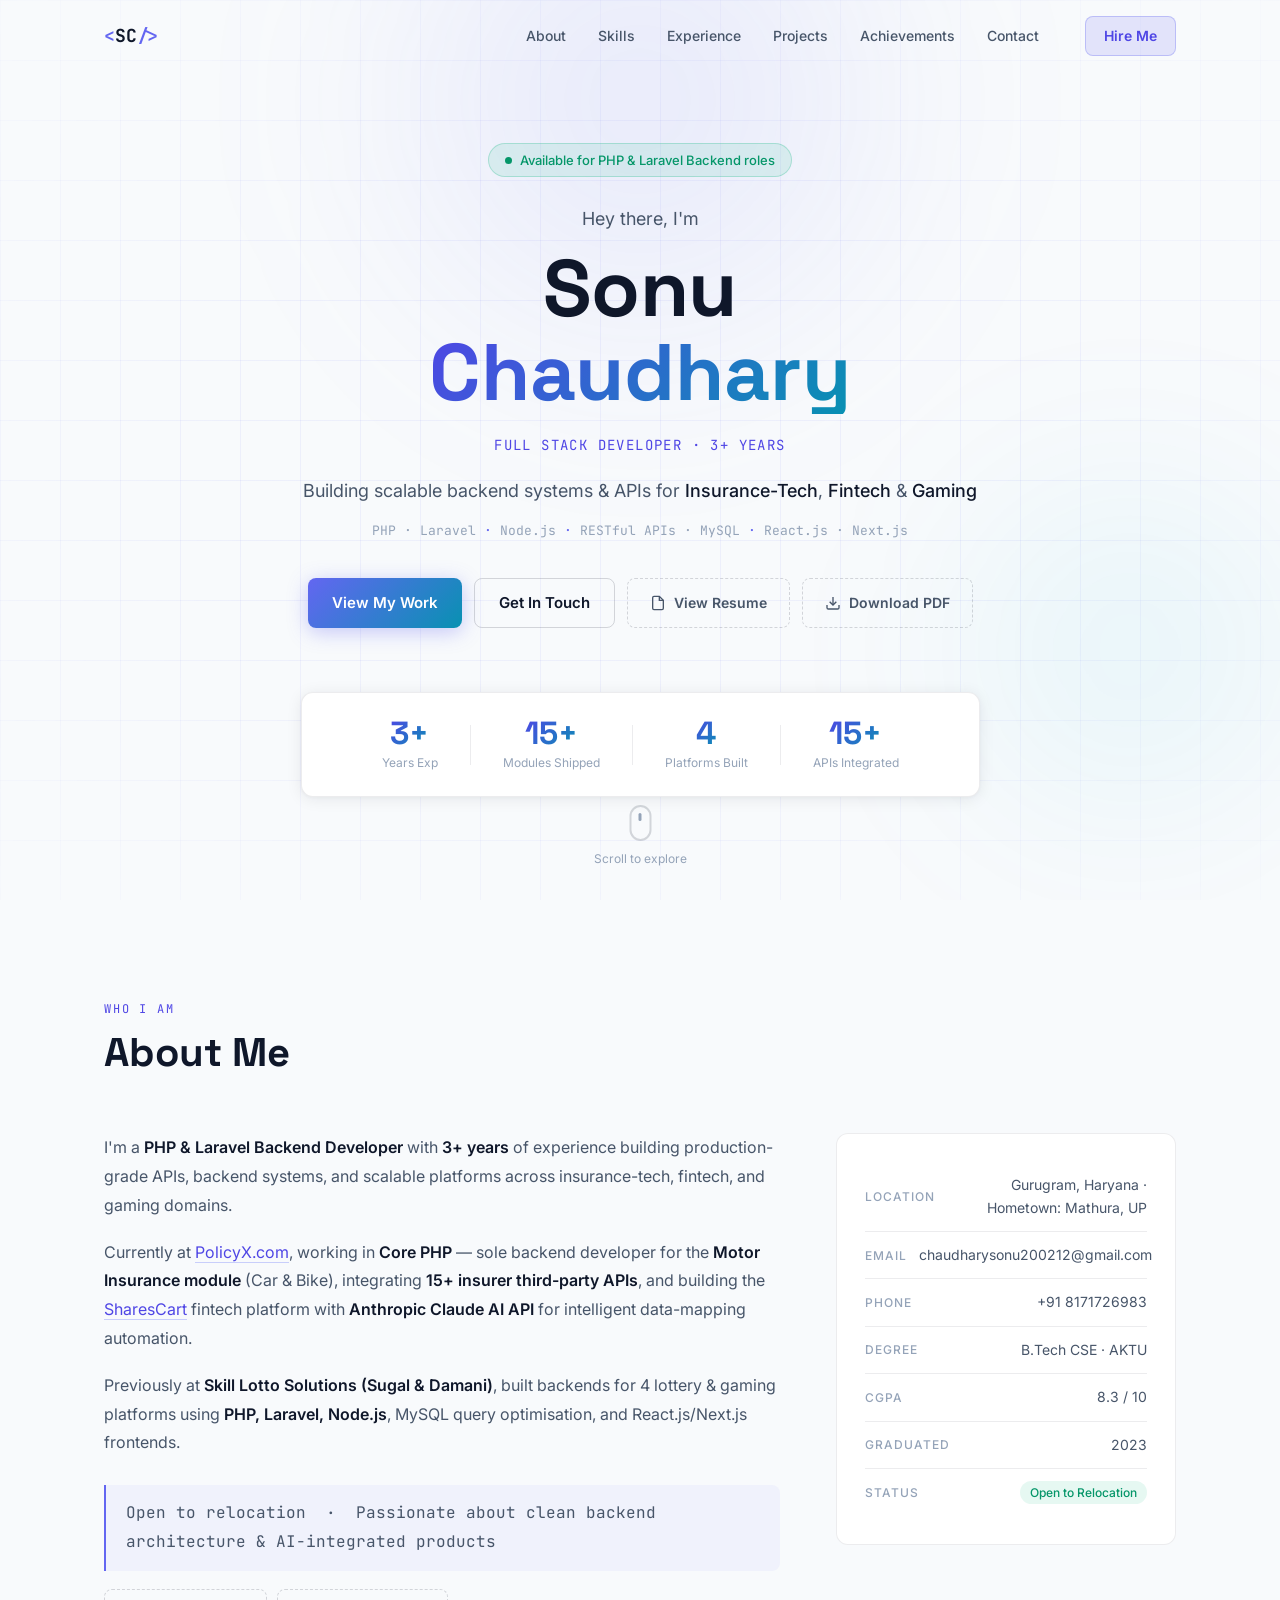
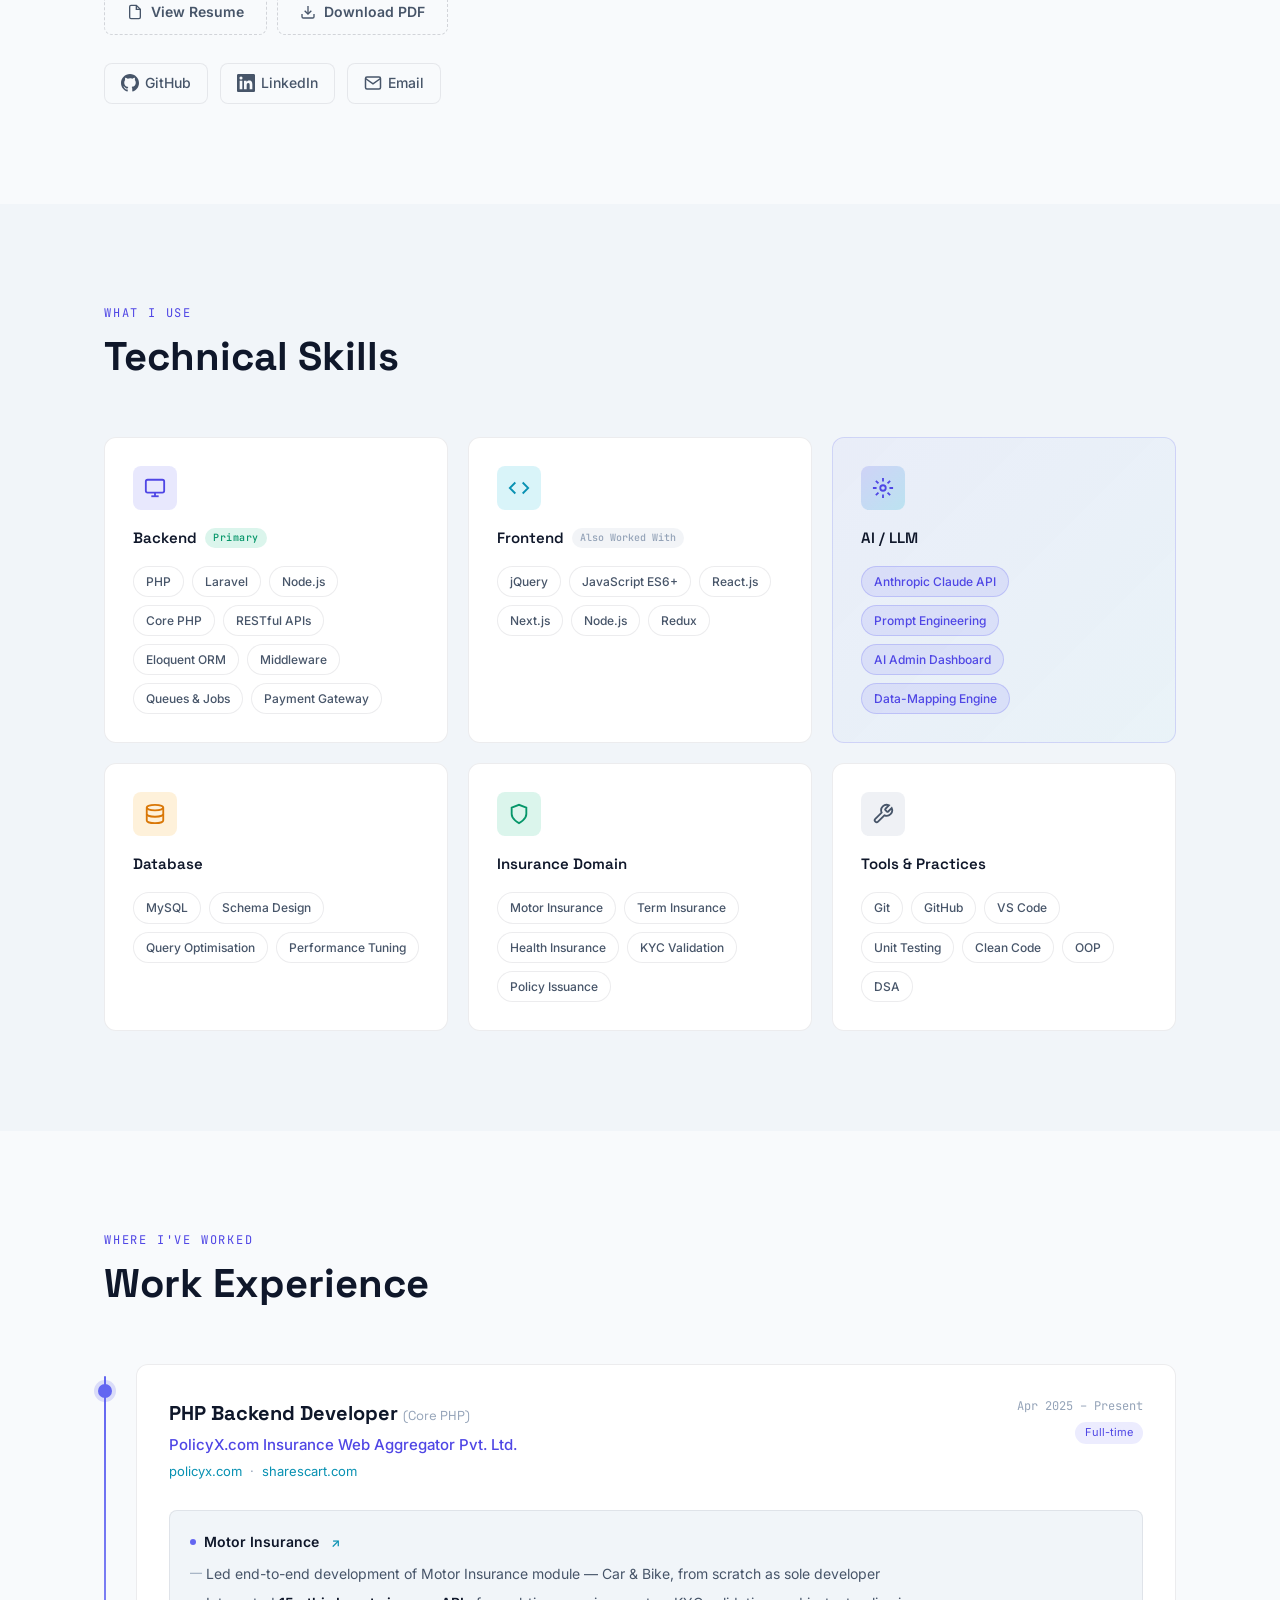
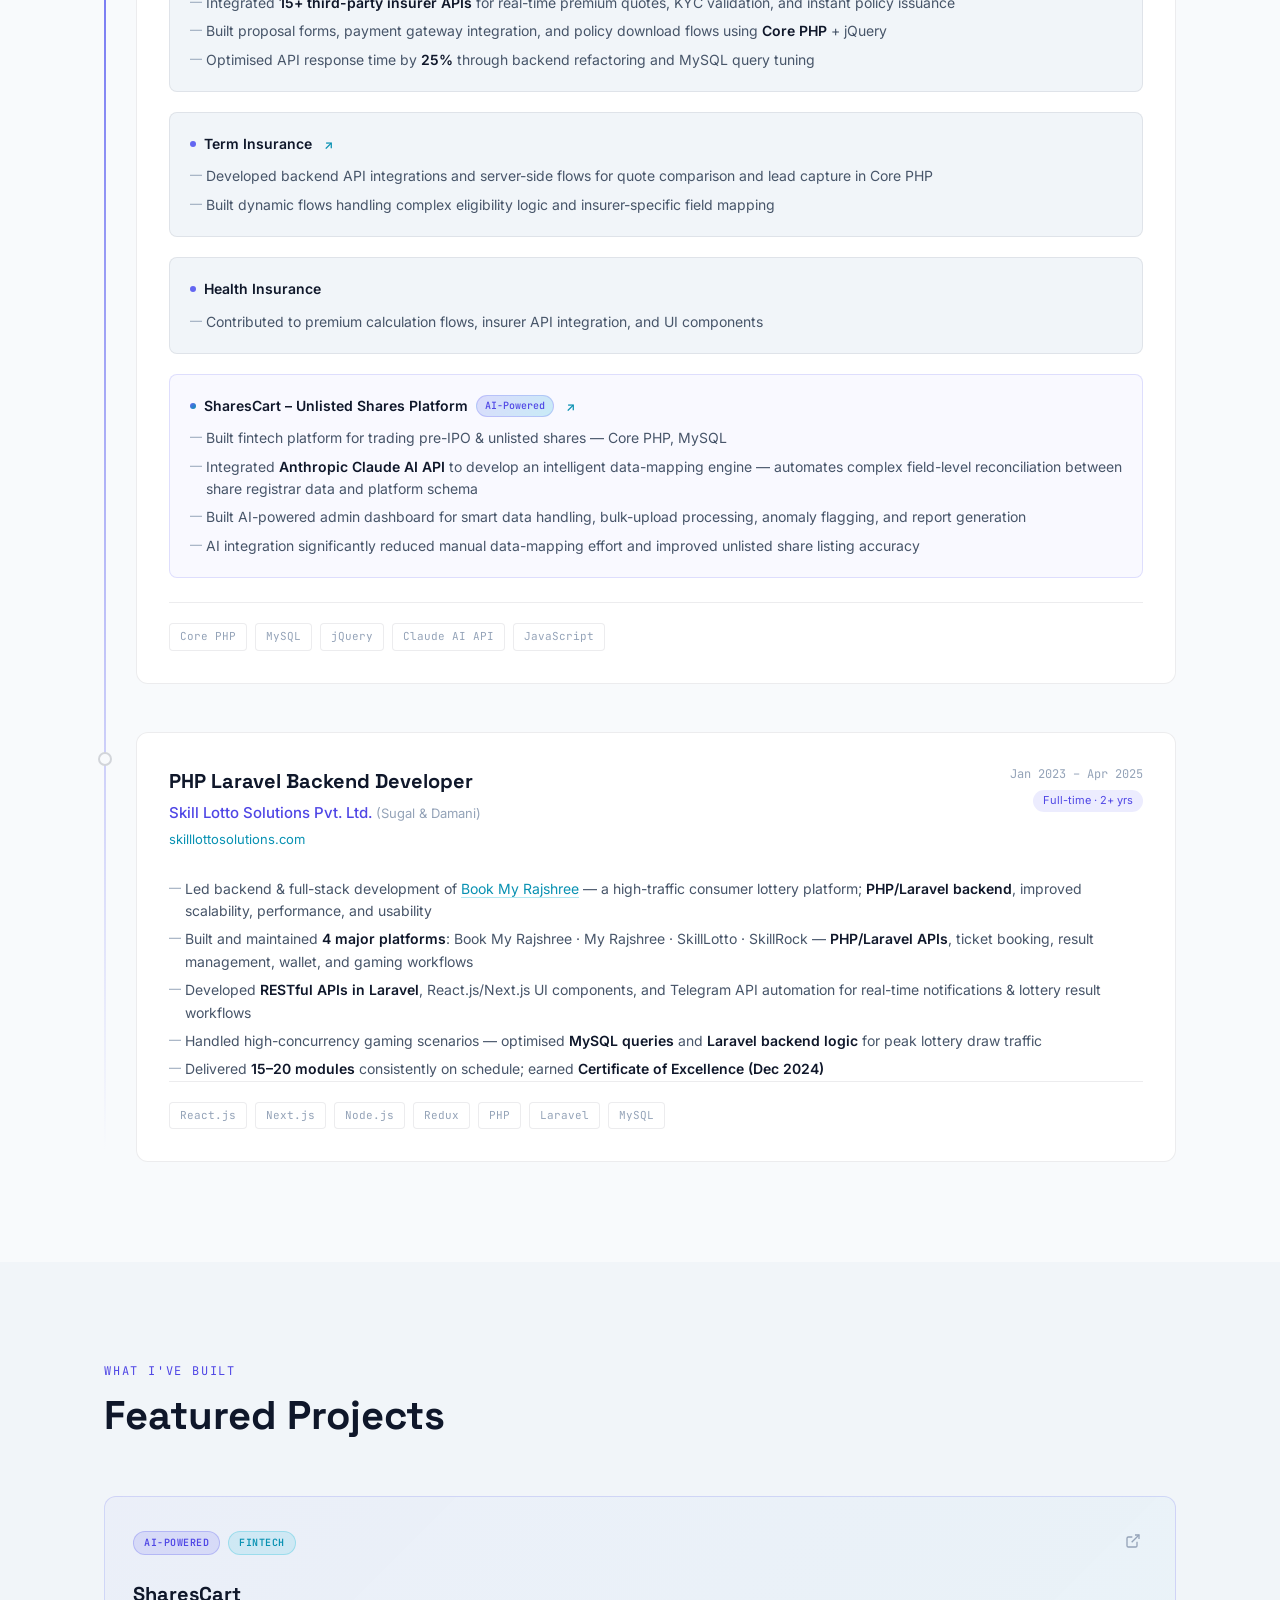
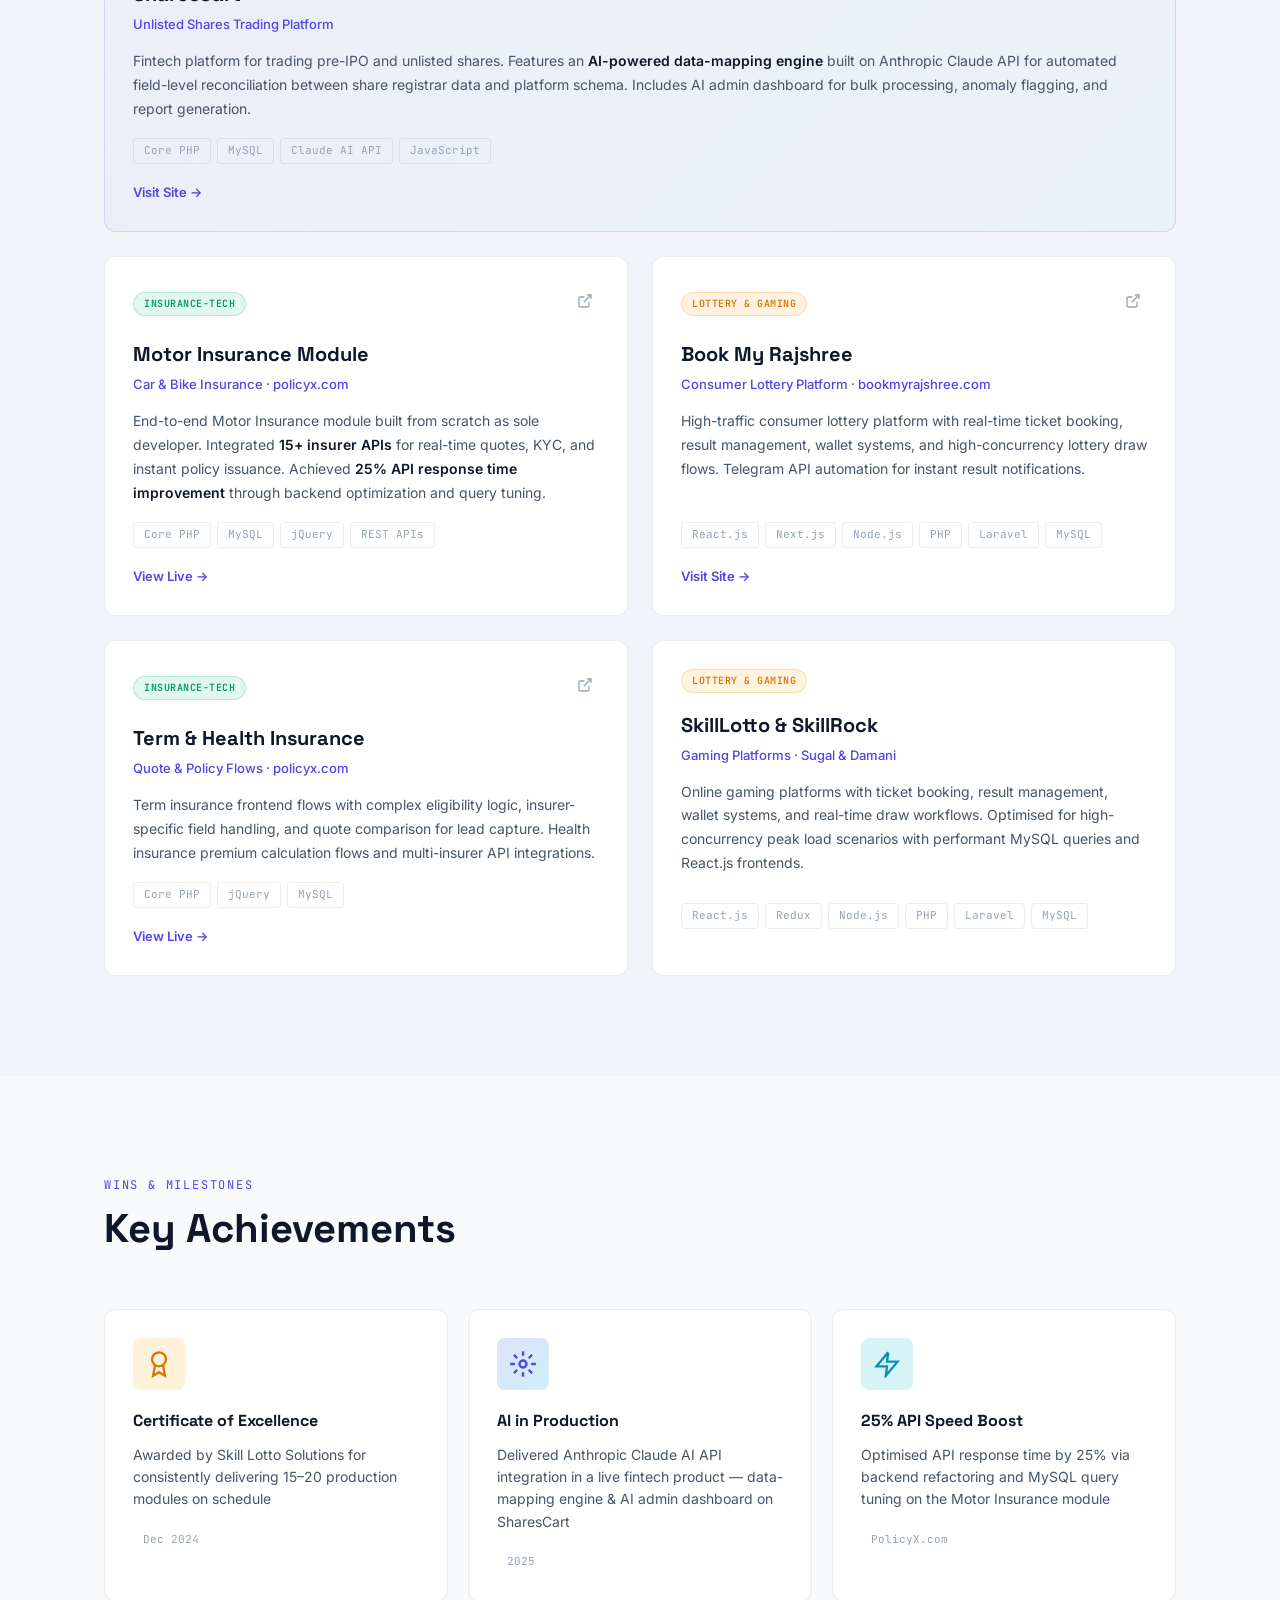
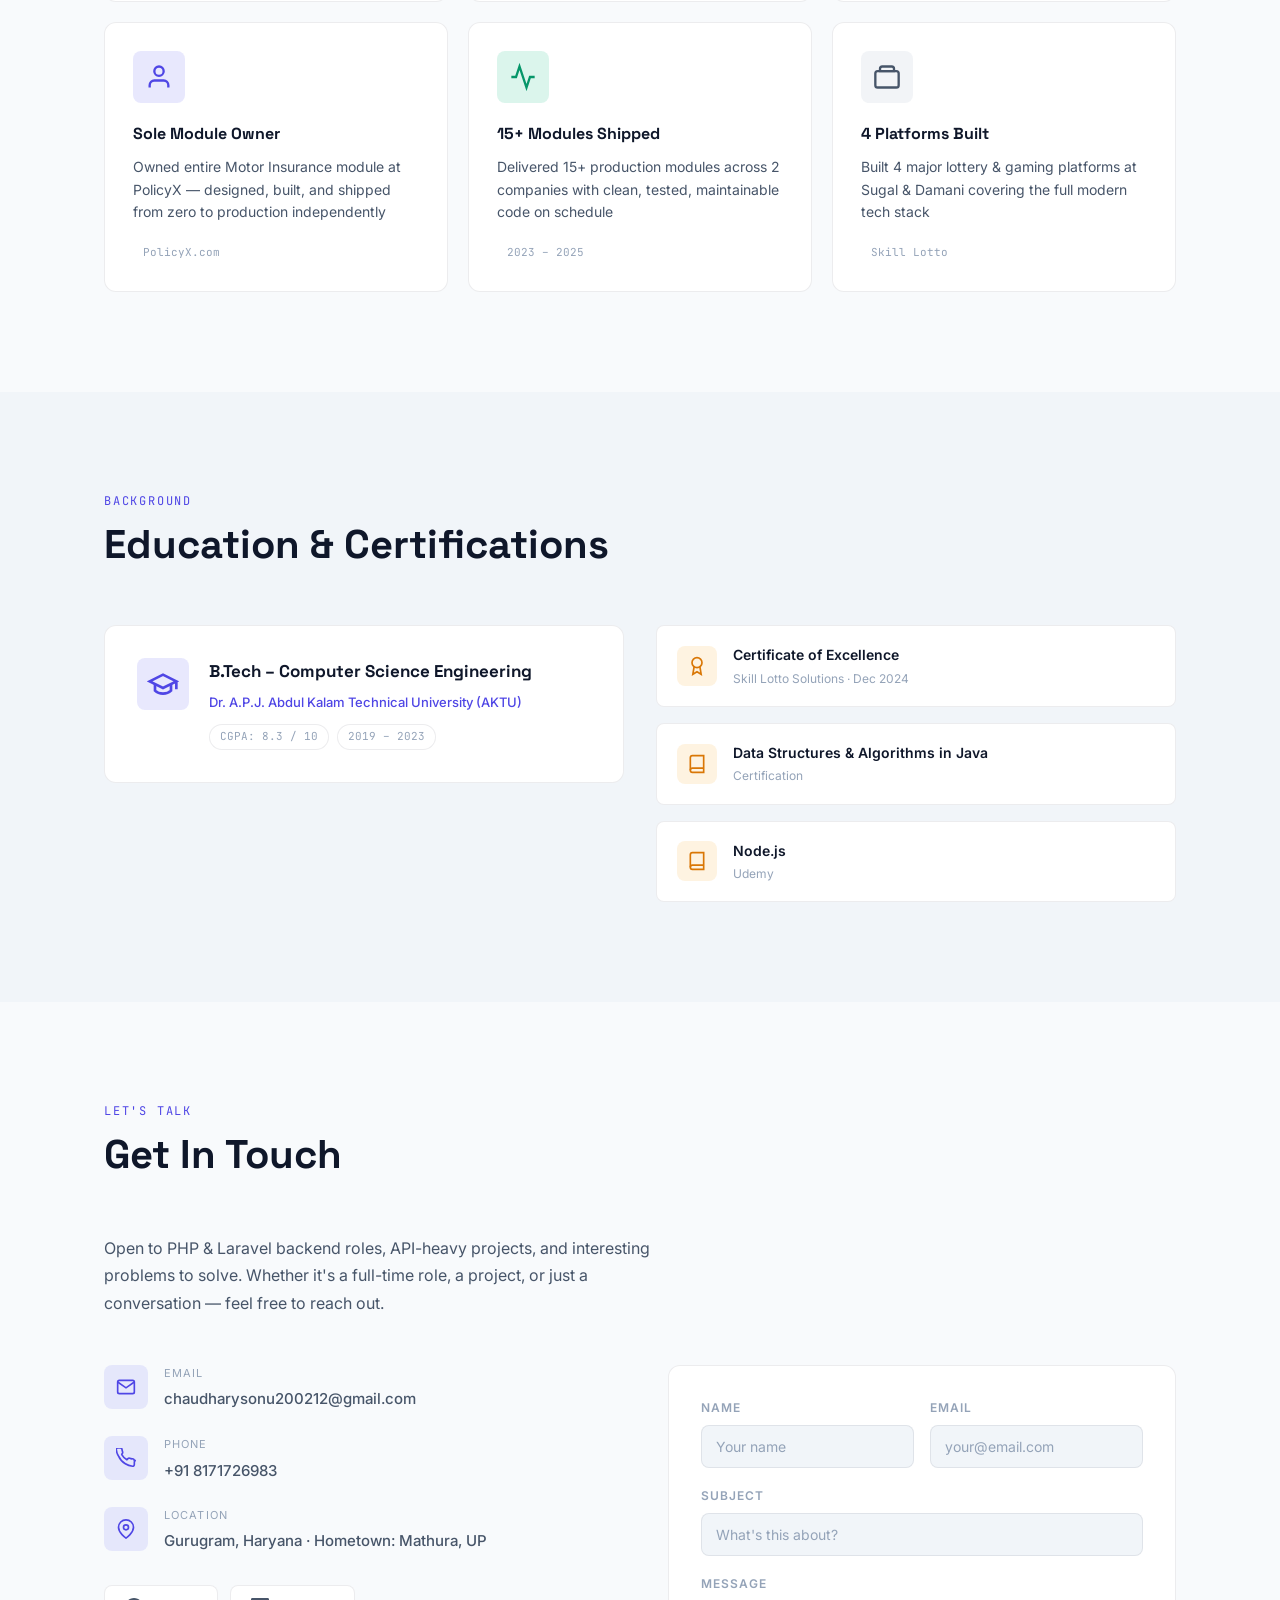
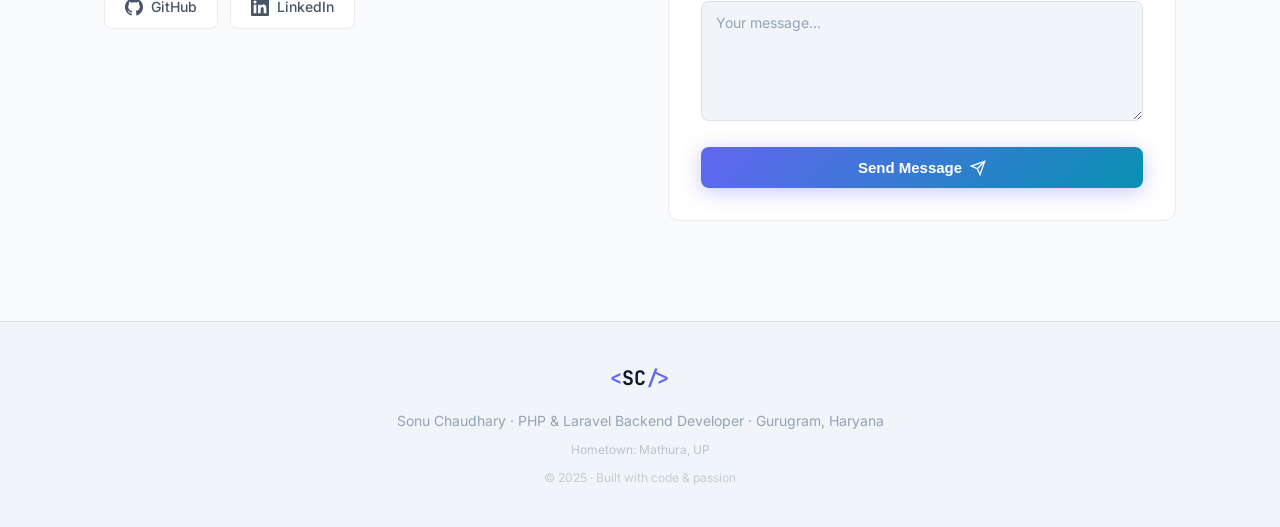
==== commit d16a351b: "last commit" ====
--- a/index.html
+++ b/index.html
@@ -3,8 +3,8 @@
 <head>
   <meta charset="UTF-8">
   <meta name="viewport" content="width=device-width, initial-scale=1.0">
-  <title>Sonu Chaudhary — PHP Laravel Backend Developer</title>
-  <meta name="description" content="PHP Laravel Backend Developer with 3+ years building scalable APIs, Insurance-Tech platforms, and AI-integrated products. Expert in Laravel, MySQL, RESTful APIs.">
+  <title>Sonu Chaudhary — PHP & Laravel Backend Developer</title>
+  <meta name="description" content="PHP & Laravel Backend Developer with 3+ years building scalable APIs, Insurance-Tech platforms, and AI-integrated products. Core PHP at current role, Laravel & PHP in previous role. Expert in MySQL, RESTful APIs.">
   <link rel="preconnect" href="https://fonts.googleapis.com">
   <link rel="preconnect" href="https://fonts.gstatic.com" crossorigin>
   <link href="https://fonts.googleapis.com/css2?family=Inter:wght@300;400;500;600;700;800&family=Space+Grotesk:wght@400;500;600;700&family=JetBrains+Mono:wght@400;500&display=swap" rel="stylesheet">
@@ -41,14 +41,14 @@
     <div class="hero-content" data-aos="fade-up">
       <div class="hero-badge">
         <span class="badge-dot"></span>
-        Available for PHP Laravel Backend roles
+        Available for PHP & Laravel Backend roles
       </div>
       <p class="hero-greeting">Hey there, I'm</p>
       <h1 class="hero-name">
         <span class="name-line">Sonu</span>
         <span class="name-line gradient-text">Chaudhary</span>
       </h1>
-      <p class="hero-title">PHP Laravel Backend Developer · 3+ Years</p>
+      <p class="hero-title">PHP & Laravel Backend Developer · 3+ Years</p>
       <p class="hero-sub">
         Building scalable backend systems &amp; APIs for
         <span class="highlight">Insurance-Tech</span>,
@@ -67,7 +67,7 @@
       <div class="hero-cta">
         <a href="#projects" class="btn btn-primary">View My Work</a>
         <a href="#contact" class="btn btn-outline">Get In Touch</a>
-        <a href="resume.html" target="_blank" class="btn btn-resume">
+        <a href="Sonu_Chaudhary_Resume_source.html" target="_blank" class="btn btn-resume">
           <svg width="16" height="16" viewBox="0 0 24 24" fill="none" stroke="currentColor" stroke-width="2"><path d="M14 2H6a2 2 0 00-2 2v16a2 2 0 002 2h12a2 2 0 002-2V8z"/><polyline points="14 2 14 8 20 8"/></svg>
           View Resume
         </a>
@@ -114,26 +114,26 @@
       <div class="about-grid">
         <div class="about-text" data-aos="fade-right">
           <p>
-            I'm a <strong>PHP Laravel Backend Developer</strong> with <strong>3+ years</strong> of experience
+            I'm a <strong>PHP &amp; Laravel Backend Developer</strong> with <strong>3+ years</strong> of experience
             building production-grade APIs, backend systems, and scalable platforms across insurance-tech, fintech, and gaming domains.
           </p>
           <p>
-            At <a href="https://policyx.com" target="_blank" class="inline-link">PolicyX.com</a>,
-            I own the <strong>Motor Insurance module</strong> (Car &amp; Bike) as the sole backend developer —
-            designing APIs, integrating <strong>15+ insurer third-party APIs</strong>, and building the
+            Currently at <a href="https://policyx.com" target="_blank" class="inline-link">PolicyX.com</a>,
+            working in <strong>Core PHP</strong> — sole backend developer for the <strong>Motor Insurance module</strong> (Car &amp; Bike),
+            integrating <strong>15+ insurer third-party APIs</strong>, and building the
             <a href="https://sharescart.com" target="_blank" class="inline-link">SharesCart</a>
             fintech platform with <strong>Anthropic Claude AI API</strong> for intelligent data-mapping automation.
           </p>
           <p>
-            Previously at <strong>Skill Lotto Solutions (Sugal &amp; Damani)</strong>, I built the backend for
-            4 lottery &amp; gaming platforms — RESTful APIs, PHP/Laravel, MySQL query optimisation,
-            and high-concurrency draw workflows.
+            Previously at <strong>Skill Lotto Solutions (Sugal &amp; Damani)</strong>, built backends for
+            4 lottery &amp; gaming platforms using <strong>PHP, Laravel, Node.js</strong>, MySQL query optimisation,
+            and React.js/Next.js frontends.
           </p>
           <p class="about-tagline">
             Open to relocation &nbsp;·&nbsp; Passionate about clean backend architecture &amp; AI-integrated products
           </p>
           <div style="display:flex; gap:10px; margin-bottom:20px; flex-wrap:wrap;">
-            <a href="resume.html" target="_blank" class="btn btn-resume">
+            <a href="Sonu_Chaudhary_Resume_source.html" target="_blank" class="btn btn-resume">
               <svg width="16" height="16" viewBox="0 0 24 24" fill="none" stroke="currentColor" stroke-width="2"><path d="M14 2H6a2 2 0 00-2 2v16a2 2 0 002 2h12a2 2 0 002-2V8z"/><polyline points="14 2 14 8 20 8"/></svg>
               View Resume
             </a>
@@ -306,7 +306,7 @@
           <div class="timeline-body">
             <div class="job-header">
               <div class="job-info">
-                <h3 class="job-title">PHP Laravel Backend Developer</h3>
+                <h3 class="job-title">PHP Backend Developer <span class="company-note">(Core PHP)</span></h3>
                 <p class="job-company">PolicyX.com Insurance Web Aggregator Pvt. Ltd.</p>
                 <p class="job-urls">
                   <a href="https://policyx.com" target="_blank">policyx.com</a>
@@ -331,7 +331,7 @@
                 <ul class="module-list">
                   <li>Led end-to-end development of Motor Insurance module — Car &amp; Bike, from scratch as sole developer</li>
                   <li>Integrated <strong>15+ third-party insurer APIs</strong> for real-time premium quotes, KYC validation, and instant policy issuance</li>
-                  <li>Built proposal forms, payment gateway integration, and policy download flows using PHP/Laravel + jQuery</li>
+                  <li>Built proposal forms, payment gateway integration, and policy download flows using <strong>Core PHP</strong> + jQuery</li>
                   <li>Optimised API response time by <strong>25%</strong> through backend refactoring and MySQL query tuning</li>
                 </ul>
               </div>
@@ -343,8 +343,8 @@
                   <a href="https://www.policyx.com/term-insurance/" target="_blank" class="module-link">↗</a>
                 </h4>
                 <ul class="module-list">
-                  <li>Developed term insurance frontend flows and backend API integrations for quote comparison and lead capture</li>
-                  <li>Built dynamic flows handling complex eligibility logic and insurer-specific fields</li>
+                  <li>Developed backend API integrations and server-side flows for quote comparison and lead capture in Core PHP</li>
+                  <li>Built dynamic flows handling complex eligibility logic and insurer-specific field mapping</li>
                 </ul>
               </div>
 
@@ -366,7 +366,7 @@
                   <a href="https://sharescart.com" target="_blank" class="module-link">↗</a>
                 </h4>
                 <ul class="module-list">
-                  <li>Built fintech platform for trading pre-IPO &amp; unlisted shares — PHP/Laravel, MySQL</li>
+                  <li>Built fintech platform for trading pre-IPO &amp; unlisted shares — Core PHP, MySQL</li>
                   <li>Integrated <strong>Anthropic Claude AI API</strong> to develop an intelligent data-mapping engine — automates complex field-level reconciliation between share registrar data and platform schema</li>
                   <li>Built AI-powered admin dashboard for smart data handling, bulk-upload processing, anomaly flagging, and report generation</li>
                   <li>AI integration significantly reduced manual data-mapping effort and improved unlisted share listing accuracy</li>
@@ -376,7 +376,7 @@
             </div>
 
             <div class="job-tech-stack">
-              <span>PHP</span><span>Laravel</span><span>MySQL</span>
+              <span>Core PHP</span><span>MySQL</span>
               <span>jQuery</span><span>Claude AI API</span><span>JavaScript</span>
             </div>
           </div>
@@ -446,7 +446,7 @@
             Includes AI admin dashboard for bulk processing, anomaly flagging, and report generation.
           </p>
           <div class="project-tech-row">
-            <span>PHP</span><span>Laravel</span><span>MySQL</span>
+            <span>Core PHP</span><span>MySQL</span>
             <span>Claude AI API</span><span>JavaScript</span>
           </div>
           <a href="https://sharescart.com" target="_blank" class="project-cta">Visit Site →</a>
@@ -471,7 +471,7 @@
             backend optimization and query tuning.
           </p>
           <div class="project-tech-row">
-            <span>PHP</span><span>Laravel</span><span>MySQL</span>
+            <span>Core PHP</span><span>MySQL</span>
             <span>jQuery</span><span>REST APIs</span>
           </div>
           <a href="https://www.policyx.com/motor-insurance/" target="_blank" class="project-cta">View Live →</a>
@@ -519,7 +519,7 @@
             multi-insurer API integrations.
           </p>
           <div class="project-tech-row">
-            <span>PHP</span><span>Laravel</span><span>jQuery</span><span>MySQL</span>
+            <span>Core PHP</span><span>jQuery</span><span>MySQL</span>
           </div>
           <a href="https://www.policyx.com/term-insurance/" target="_blank" class="project-cta">View Live →</a>
         </div>
@@ -674,7 +674,7 @@
       <div class="section-label">Let's Talk</div>
       <h2 class="section-title">Get In Touch</h2>
       <p class="contact-intro">
-        Open to PHP Laravel backend roles, API-heavy projects, and interesting problems to solve.
+        Open to PHP & Laravel backend roles, API-heavy projects, and interesting problems to solve.
         Whether it's a full-time role, a project, or just a conversation — feel free to reach out.
       </p>
       <div class="contact-grid">
@@ -755,7 +755,7 @@
         <a href="#home" class="footer-logo">
           <span class="logo-bracket">&lt;</span>SC<span class="logo-bracket">/&gt;</span>
         </a>
-        <p class="footer-text">Sonu Chaudhary · PHP Laravel Backend Developer · Gurugram, Haryana</p>
+        <p class="footer-text">Sonu Chaudhary · PHP & Laravel Backend Developer · Gurugram, Haryana</p>
         <p class="footer-text" style="font-size:12px; opacity:0.6;">Hometown: Mathura, UP</p>
         <p class="footer-copy">© 2025 · Built with code &amp; passion</p>
       </div>
